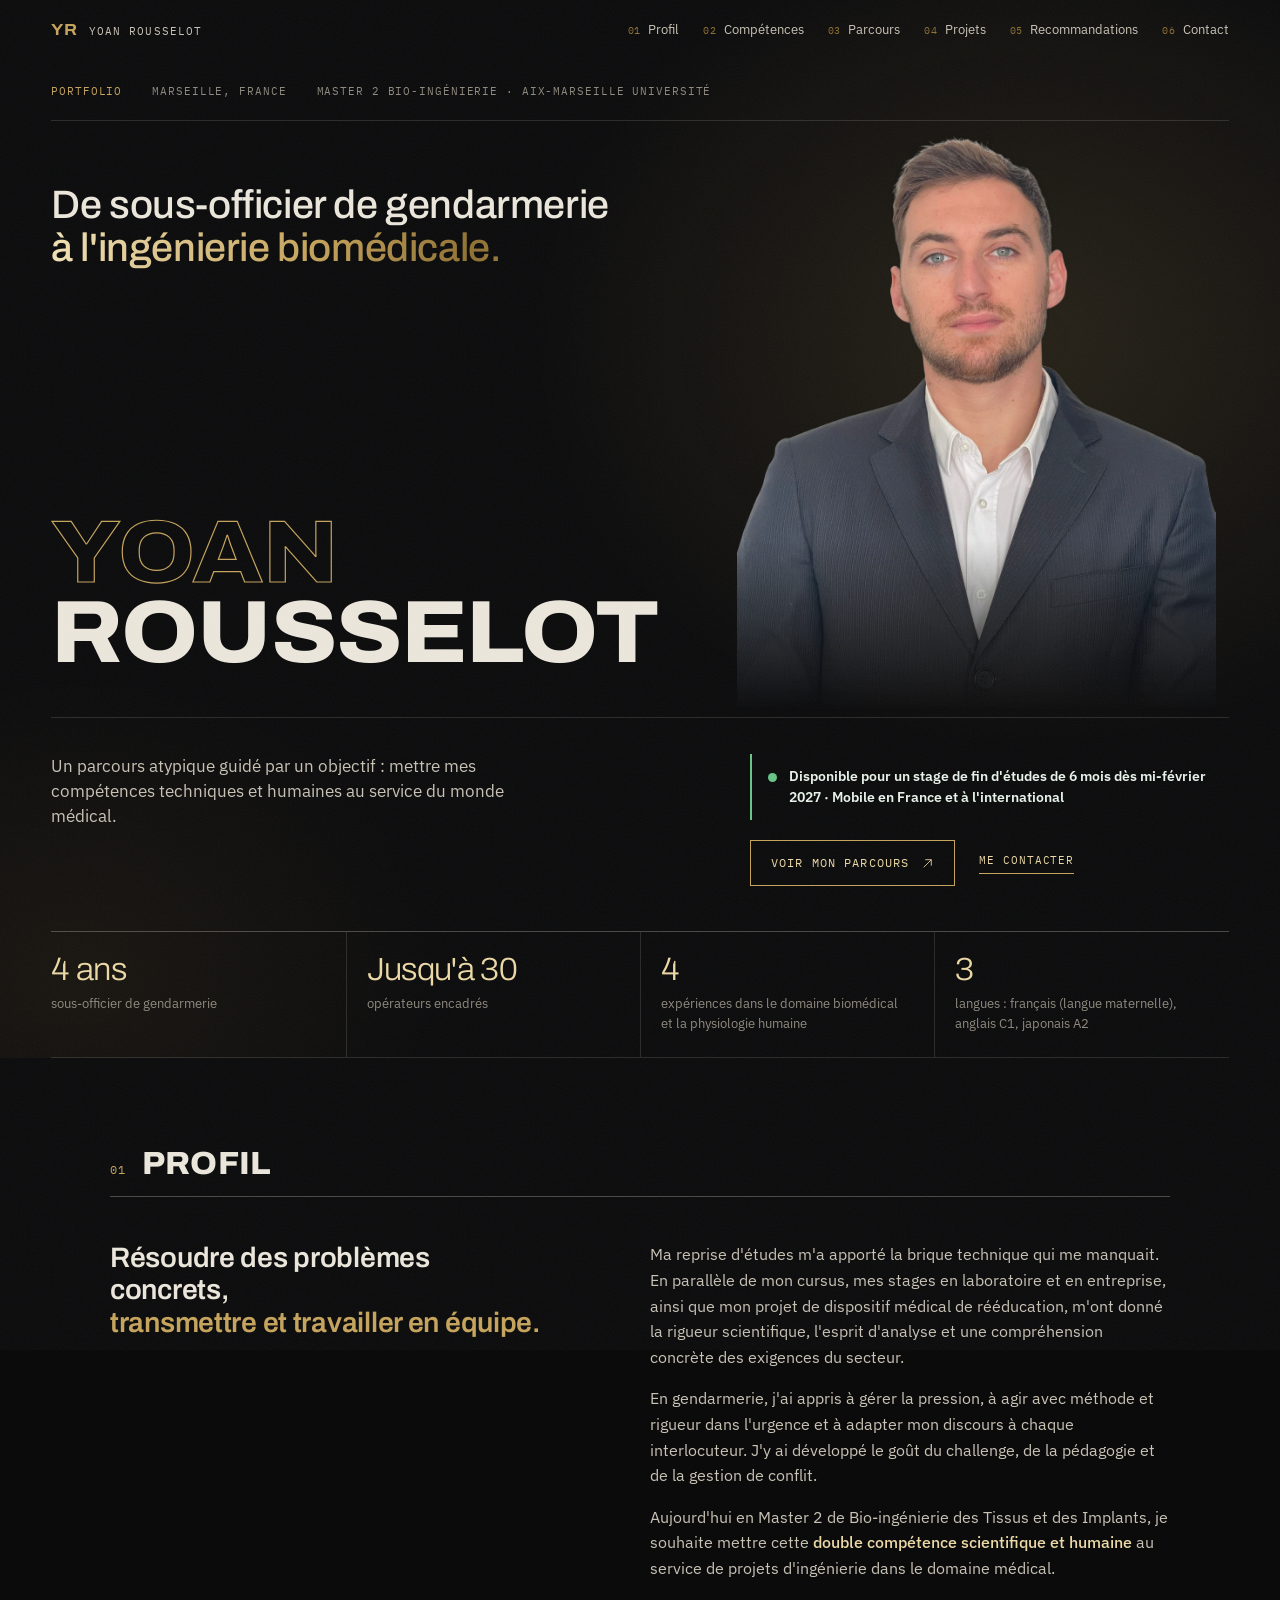
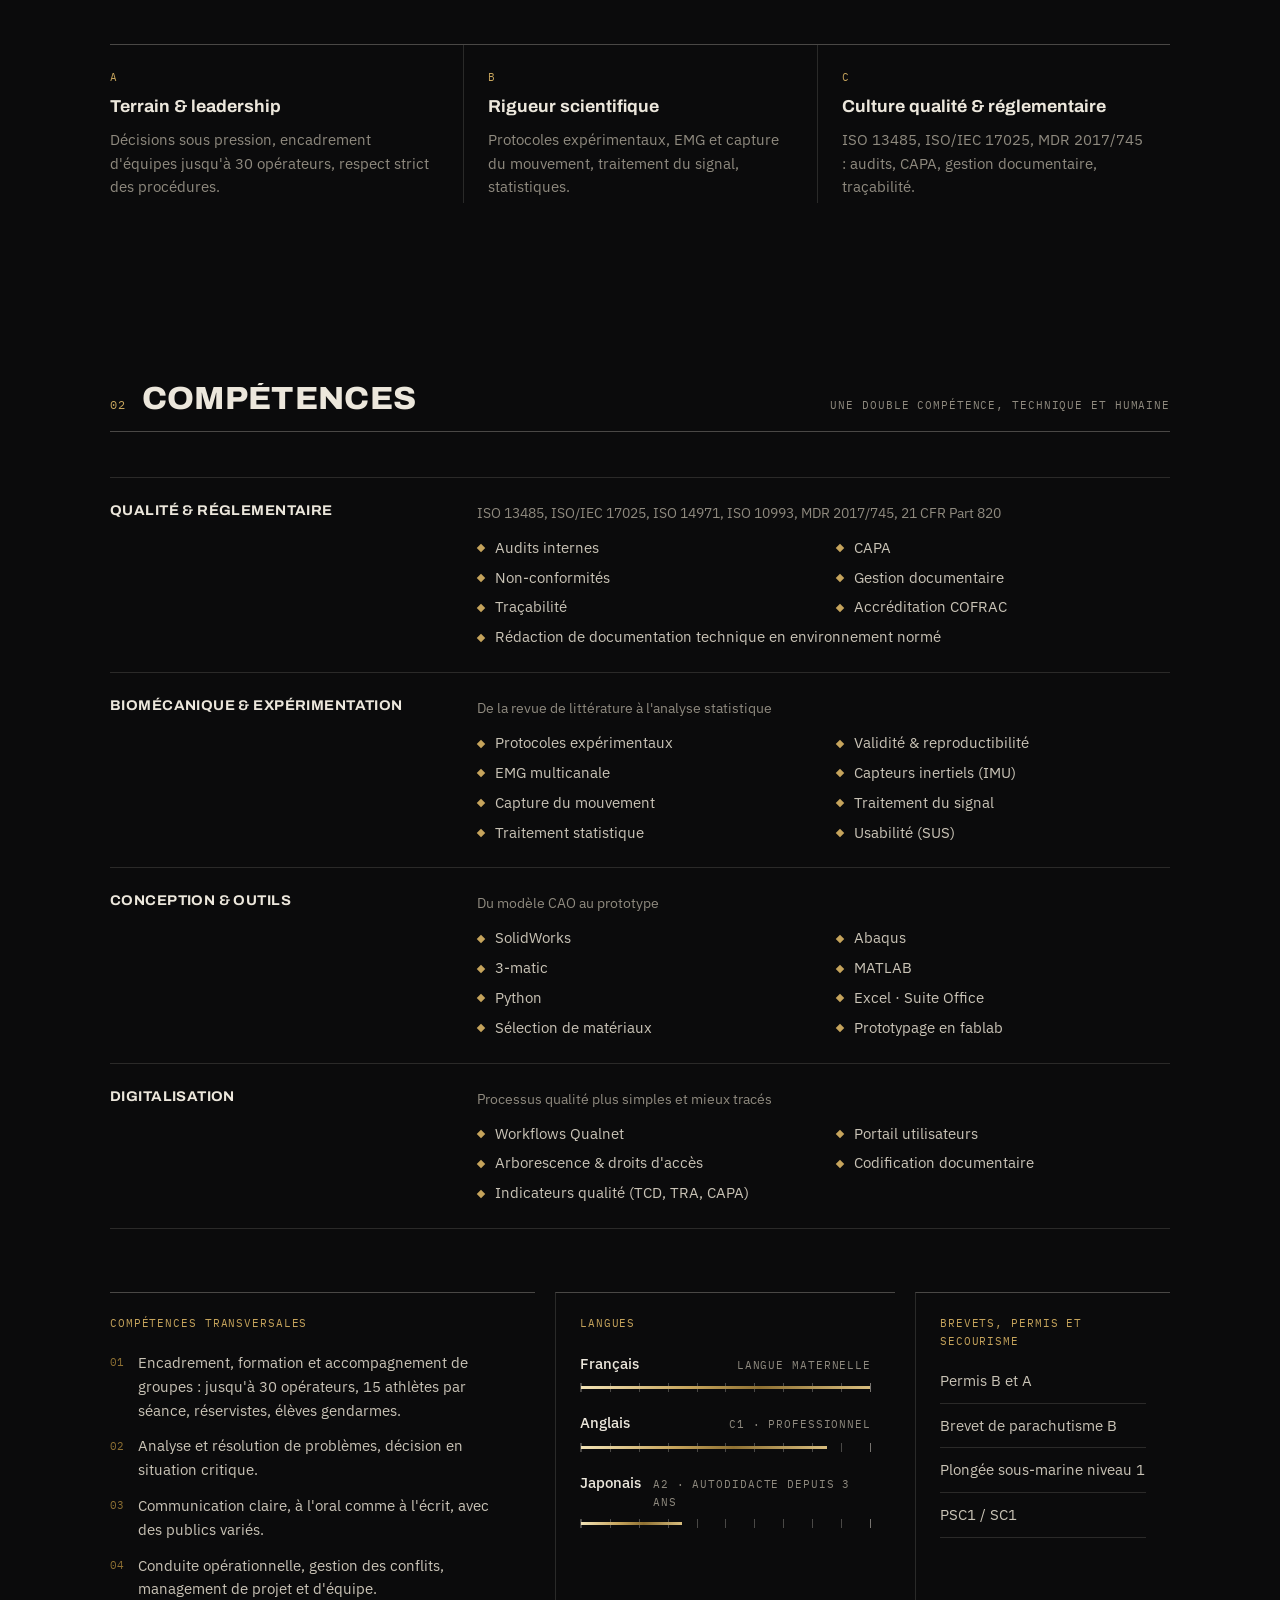
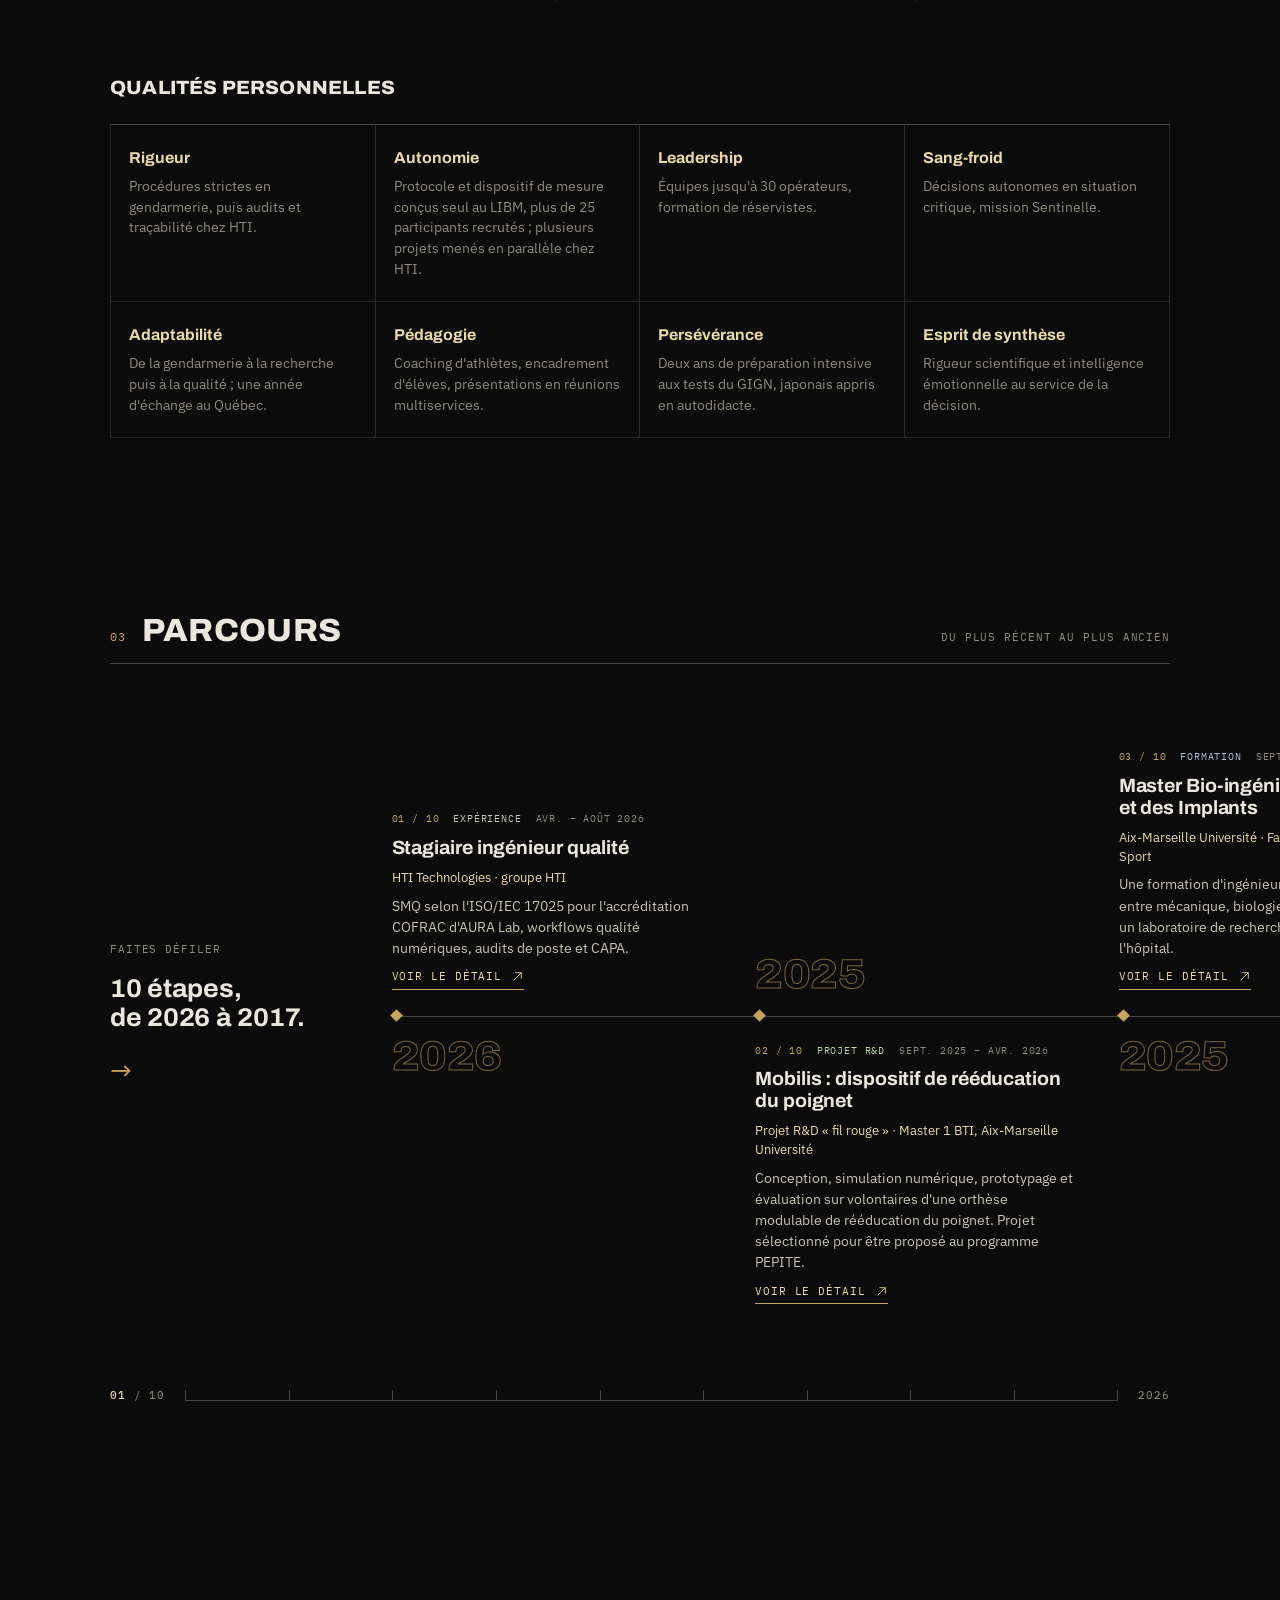
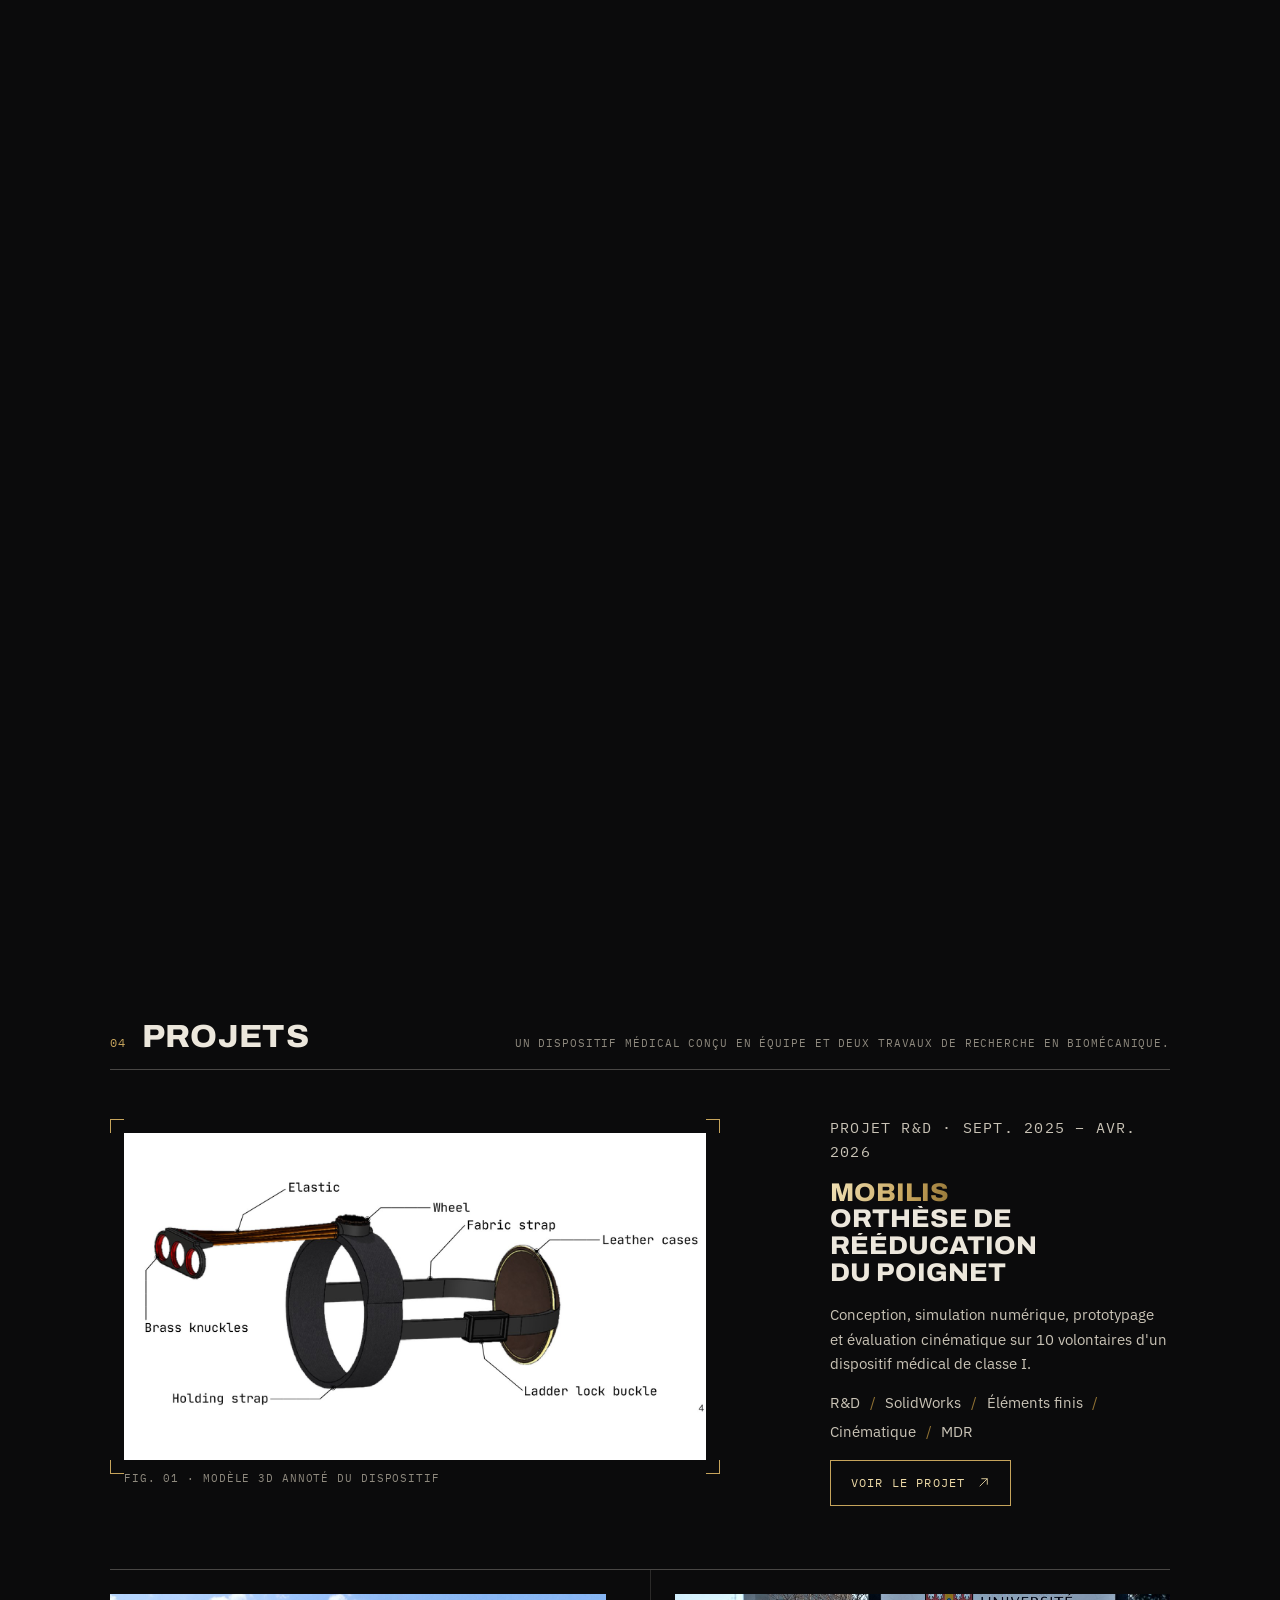
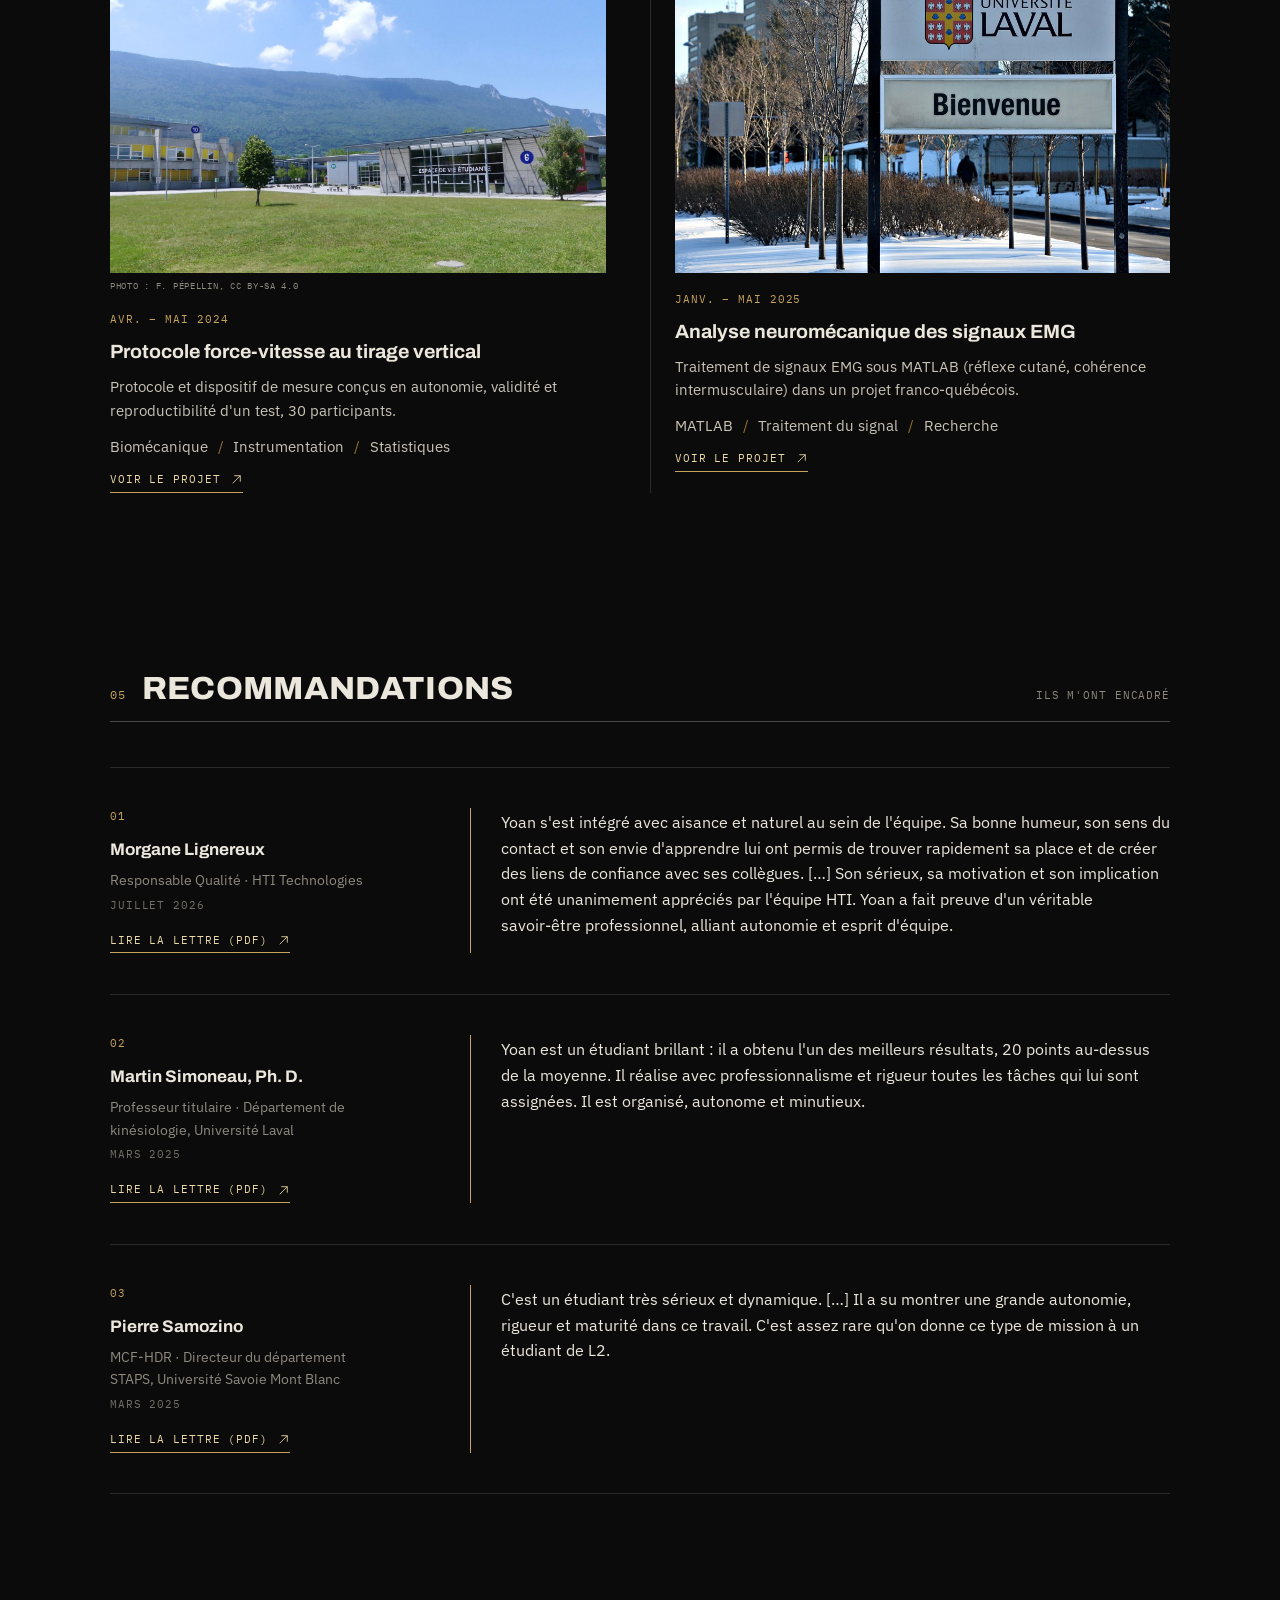
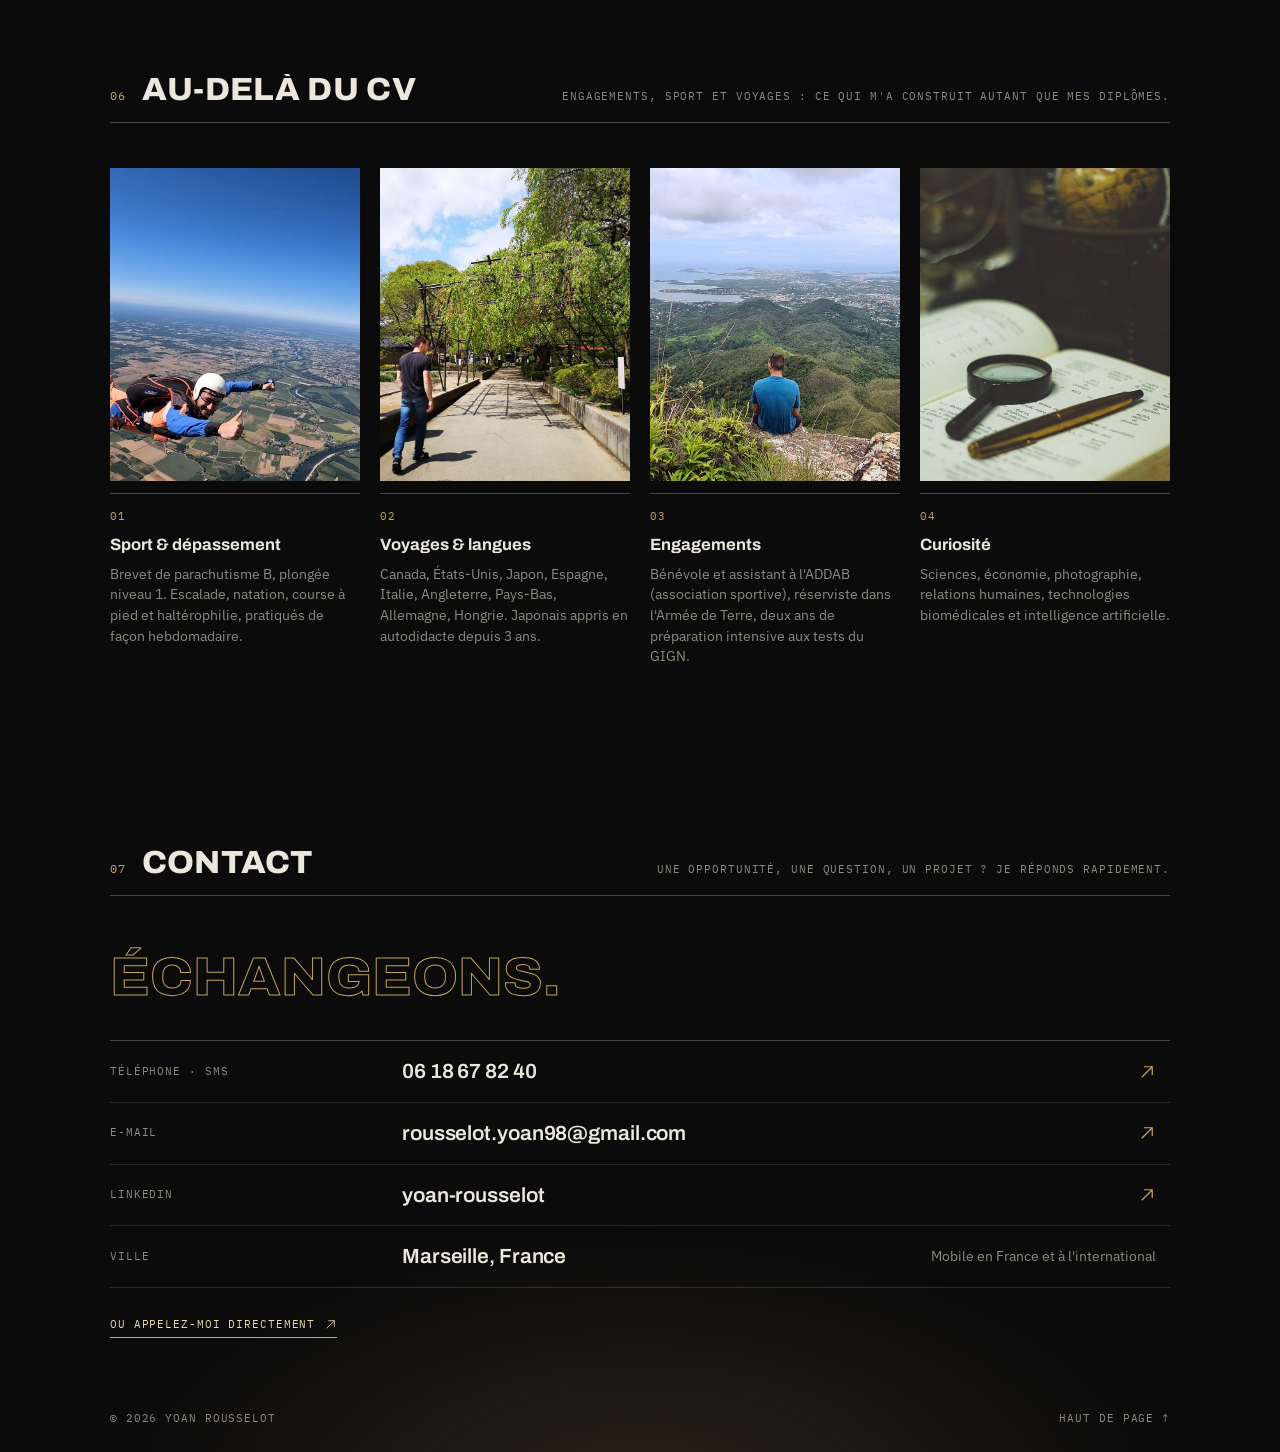
==== index.html @ 0d483031 "Portfolio : page d'accueil et pages détaillées Co-Authored-By: Claude Fable 5.2 <noreply@anthropic.c" ====
<!doctype html>
<html lang="fr">
<head>
<meta charset="utf-8">
<meta name="viewport" content="width=device-width, initial-scale=1">
<title>Yoan Rousselot · Portfolio</title>
<meta name="robots" content="noindex">
<meta name="theme-color" content="#0b0b0c">
<link rel="icon" href="assets/img/favicon.svg" type="image/svg+xml">
<link rel="preconnect" href="https://fonts.googleapis.com">
<link rel="preconnect" href="https://fonts.gstatic.com" crossorigin>
<link rel="stylesheet" href="https://fonts.googleapis.com/css2?family=Archivo:wdth,wght@62..125,300..900&family=IBM+Plex+Mono:wght@400;500&family=IBM+Plex+Sans:ital,wght@0,400;0,500;0,600;1,400&display=swap">
<link rel="stylesheet" href="assets/style.css">
</head>
<body>
<div class="grain" aria-hidden="true"></div>
<div class="progress" aria-hidden="true"><span></span></div>
<header class="top">
  <a class="mark" href="#top" aria-label="Accueil"><b>YR</b><span>Yoan Rousselot</span></a>
  <nav class="top-nav" aria-label="Navigation"><a href="#profil"><i class="mono">01</i>Profil</a><a href="#competences"><i class="mono">02</i>Compétences</a><a href="#parcours"><i class="mono">03</i>Parcours</a><a href="#projets"><i class="mono">04</i>Projets</a><a href="#recommandations"><i class="mono">05</i>Recommandations</a><a href="#contact"><i class="mono">06</i>Contact</a></nav>
  <button class="burger" aria-expanded="false" aria-label="Menu"><span></span><span></span></button>
</header>
<main>

<section class="hero" id="top" data-bg="#0b0b0c">
  <div class="wrap hero-grid">
    <p class="hero-meta mono rv"><span>Portfolio</span><span>Marseille, France</span><span>Master 2 Bio-ingénierie · Aix-Marseille Université</span></p>
    <h1 class="name" aria-label="Yoan Rousselot">
      <span class="line n1"><span>Yoan</span></span>
      <span class="line n2"><span>Rousselot</span></span>
    </h1>
    <figure class="hero-portrait" aria-hidden="true">
      <img src="assets/img/portrait.webp" alt="" width="1100" height="1348">
    </figure>
    <p class="tagline rv">De sous-officier de gendarmerie <em>à l'ingénierie biomédicale.</em></p>
    <div class="hero-foot">
      <p class="lead rv">Un parcours atypique guidé par un objectif : mettre mes compétences techniques et humaines au service du monde médical.</p>
      <div class="hero-side rv">
        <p class="avail"><i aria-hidden="true"></i>Disponible pour un stage de fin d&#x27;études de 6 mois dès mi-février 2027 · Mobile en France et à l&#x27;international</p>
        <p class="hero-actions"><a class="btn" href="#parcours">Voir mon parcours<svg class="arr" viewBox="0 0 24 24" aria-hidden="true"><path d="M5 19L19 5M8 5h11v11" fill="none" stroke="currentColor" stroke-width="1.6"/></svg></a><a class="tlink" href="#contact">Me contacter</a></p>
      </div>
    </div>
  </div>
  <div class="wrap"><div class="stats"><div class="stat rv"><span class="stat-v" data-count>4 ans</span><span class="stat-l">sous-officier de gendarmerie</span></div><div class="stat rv"><span class="stat-v" data-count>Jusqu&#x27;à 30</span><span class="stat-l">opérateurs encadrés</span></div><div class="stat rv"><span class="stat-v" data-count>4</span><span class="stat-l">expériences dans le domaine biomédical et la physiologie humaine</span></div><div class="stat rv"><span class="stat-v" data-count>3</span><span class="stat-l">langues : français (langue maternelle), anglais C1, japonais A2</span></div></div></div>
</section>
<section class="sec" id="profil" data-bg="#100f0d">
  <div class="col">
    <header class="sec-head"><span class="sec-num mono">01</span><h2 class="sec-title"><span class="line"><span>Profil</span></span></h2></header>
    <div class="profil-grid">
      <h3 class="statement"><span class="line"><span>Résoudre des problèmes concrets,</span></span><span class="line"><span>transmettre et travailler en équipe.</span></span></h3>
      <div class="prose">
        <p class="rv">Ma reprise d'études m'a apporté la brique technique qui me manquait. En parallèle de mon cursus, mes stages en laboratoire et en entreprise, ainsi que mon projet de dispositif médical de rééducation, m'ont donné la rigueur scientifique, l'esprit d'analyse et une compréhension concrète des exigences du secteur.</p><p class="rv">En gendarmerie, j'ai appris à gérer la pression, à agir avec méthode et rigueur dans l'urgence et à adapter mon discours à chaque interlocuteur. J'y ai développé le goût du challenge, de la pédagogie et de la gestion de conflit.</p><p class="rv">Aujourd'hui en Master 2 de Bio-ingénierie des Tissus et des Implants, je souhaite mettre cette <strong>double compétence scientifique et humaine</strong> au service de projets d'ingénierie dans le domaine médical.</p>
      </div>
    </div>
    <div class="pillars"><div class="pillar rv"><span class="mono idx">A</span><h3>Terrain &amp; leadership</h3><p>Décisions sous pression, encadrement d&#x27;équipes jusqu&#x27;à 30 opérateurs, respect strict des procédures.</p></div><div class="pillar rv"><span class="mono idx">B</span><h3>Rigueur scientifique</h3><p>Protocoles expérimentaux, EMG et capture du mouvement, traitement du signal, statistiques.</p></div><div class="pillar rv"><span class="mono idx">C</span><h3>Culture qualité &amp; réglementaire</h3><p>ISO 13485, ISO/IEC 17025, MDR 2017/745 : audits, CAPA, gestion documentaire, traçabilité.</p></div></div>
  </div>
</section>
<section class="sec" id="competences" data-bg="#0b1214">
  <div class="col">
    <header class="sec-head"><span class="sec-num mono">02</span><h2 class="sec-title"><span class="line"><span>Compétences</span></span></h2><span class="sec-note mono">Une double compétence, technique et humaine</span></header>
    <div class="skill-table"><div class="skill-row rv"><h3>Qualité &amp; réglementaire</h3><div class="skill-body"><p class="skill-sub">ISO 13485, ISO/IEC 17025, ISO 14971, ISO 10993, MDR 2017/745, 21 CFR Part 820</p><ul class="dots"><li>Audits internes</li><li>CAPA</li><li>Non-conformités</li><li>Gestion documentaire</li><li>Traçabilité</li><li>Accréditation COFRAC</li><li class="wide">Rédaction de documentation technique en environnement normé</li></ul></div></div><div class="skill-row rv"><h3>Biomécanique &amp; expérimentation</h3><div class="skill-body"><p class="skill-sub">De la revue de littérature à l&#x27;analyse statistique</p><ul class="dots"><li>Protocoles expérimentaux</li><li>Validité &amp; reproductibilité</li><li>EMG multicanale</li><li>Capteurs inertiels (IMU)</li><li>Capture du mouvement</li><li>Traitement du signal</li><li>Traitement statistique</li><li>Usabilité (SUS)</li></ul></div></div><div class="skill-row rv"><h3>Conception &amp; outils</h3><div class="skill-body"><p class="skill-sub">Du modèle CAO au prototype</p><ul class="dots"><li>SolidWorks</li><li>Abaqus</li><li>3-matic</li><li>MATLAB</li><li>Python</li><li>Excel · Suite Office</li><li>Sélection de matériaux</li><li>Prototypage en fablab</li></ul></div></div><div class="skill-row rv"><h3>Digitalisation</h3><div class="skill-body"><p class="skill-sub">Processus qualité plus simples et mieux tracés</p><ul class="dots"><li>Workflows Qualnet</li><li>Portail utilisateurs</li><li>Arborescence &amp; droits d&#x27;accès</li><li>Codification documentaire</li><li class="wide">Indicateurs qualité (TCD, TRA, CAPA)</li></ul></div></div></div>
    <div class="tri">
      <div class="tri-col rv"><h4 class="mono cap">Compétences transversales</h4><ol class="num-list"><li>Encadrement, formation et accompagnement de groupes : jusqu&#x27;à 30 opérateurs, 15 athlètes par séance, réservistes, élèves gendarmes.</li><li>Analyse et résolution de problèmes, décision en situation critique.</li><li>Communication claire, à l&#x27;oral comme à l&#x27;écrit, avec des publics variés.</li><li>Conduite opérationnelle, gestion des conflits, management de projet et d&#x27;équipe.</li></ol></div>
      <div class="tri-col rv"><h4 class="mono cap">Langues</h4><div class="lang"><div class="lang-top"><strong>Français</strong><span class="mono">Langue maternelle</span></div><div class="gauge"><span style="--w:100%"></span></div></div><div class="lang"><div class="lang-top"><strong>Anglais</strong><span class="mono">C1 · professionnel</span></div><div class="gauge"><span style="--w:85%"></span></div></div><div class="lang"><div class="lang-top"><strong>Japonais</strong><span class="mono">A2 · autodidacte depuis 3 ans</span></div><div class="gauge"><span style="--w:35%"></span></div></div></div>
      <div class="tri-col rv"><h4 class="mono cap">Brevets, permis et secourisme</h4><ul class="plain"><li>Permis B et A</li><li>Brevet de parachutisme B</li><li>Plongée sous-marine niveau 1</li><li>PSC1 / SC1</li></ul></div>
    </div>
    <h3 class="sub-display rv">Qualités personnelles</h3>
    <div class="quals"><div class="qual rv"><h4>Rigueur</h4><p>Procédures strictes en gendarmerie, puis audits et traçabilité chez HTI.</p></div><div class="qual rv"><h4>Autonomie</h4><p>Protocole et dispositif de mesure conçus seul au LIBM, plus de 25 participants recrutés ; plusieurs projets menés en parallèle chez HTI.</p></div><div class="qual rv"><h4>Leadership</h4><p>Équipes jusqu&#x27;à 30 opérateurs, formation de réservistes.</p></div><div class="qual rv"><h4>Sang-froid</h4><p>Décisions autonomes en situation critique, mission Sentinelle.</p></div><div class="qual rv"><h4>Adaptabilité</h4><p>De la gendarmerie à la recherche puis à la qualité ; une année d&#x27;échange au Québec.</p></div><div class="qual rv"><h4>Pédagogie</h4><p>Coaching d&#x27;athlètes, encadrement d&#x27;élèves, présentations en réunions multiservices.</p></div><div class="qual rv"><h4>Persévérance</h4><p>Deux ans de préparation intensive aux tests du GIGN, japonais appris en autodidacte.</p></div><div class="qual rv"><h4>Esprit de synthèse</h4><p>Rigueur scientifique et intelligence émotionnelle au service de la décision.</p></div></div>
  </div>
</section>
<section class="hscroll" id="parcours" data-bg="#15110b">
  <div class="hscroll-sticky">
    <div class="col hscroll-head">
      <header class="sec-head"><span class="sec-num mono">03</span><h2 class="sec-title"><span class="line"><span>Parcours</span></span></h2><span class="sec-note mono">Du plus récent au plus ancien</span></header>
    </div>
    <div class="track">
      <div class="stop-intro">
        <p class="mono">Faites défiler</p>
        <p class="intro-big">10 étapes,<br>de 2026 à 2017.</p>
        <span class="intro-arrow" aria-hidden="true">→</span>
      </div>
      <article class="stop up" data-kind="exp">
  <div class="stop-text">
    <p class="mono stop-meta"><span>01 / 10</span><span class="k-exp">Expérience</span><span>Avr. – août 2026</span></p>
    <h3>Stagiaire ingénieur qualité</h3>
    <p class="stop-org">HTI Technologies · groupe HTI</p>
    <p class="stop-desc">SMQ selon l&#x27;ISO/IEC 17025 pour l&#x27;accréditation COFRAC d&#x27;AURA Lab, workflows qualité numériques, audits de poste et CAPA.</p>
    <a class="tlink" href="experiences/hti-technologies.html">Voir le détail<svg class="arr" viewBox="0 0 24 24" aria-hidden="true"><path d="M5 19L19 5M8 5h11v11" fill="none" stroke="currentColor" stroke-width="1.6"/></svg></a>
  </div>
  <div class="stop-node" aria-hidden="true"><i></i></div>
  <div class="stop-alt">
    <span class="stop-year" aria-hidden="true">2026</span>
    
  </div>
</article><article class="stop down" data-kind="project">
  <div class="stop-text">
    <p class="mono stop-meta"><span>02 / 10</span><span class="k-project">Projet R&amp;D</span><span>Sept. 2025 – avr. 2026</span></p>
    <h3>Mobilis : dispositif de rééducation du poignet</h3>
    <p class="stop-org">Projet R&amp;D « fil rouge » · Master 1 BTI, Aix-Marseille Université</p>
    <p class="stop-desc">Conception, simulation numérique, prototypage et évaluation sur volontaires d&#x27;une orthèse modulable de rééducation du poignet. Projet sélectionné pour être proposé au programme PEPITE.</p>
    <a class="tlink" href="projects/mobilis.html">Voir le détail<svg class="arr" viewBox="0 0 24 24" aria-hidden="true"><path d="M5 19L19 5M8 5h11v11" fill="none" stroke="currentColor" stroke-width="1.6"/></svg></a>
  </div>
  <div class="stop-node" aria-hidden="true"><i></i></div>
  <div class="stop-alt">
    <span class="stop-year" aria-hidden="true">2025</span>
    
  </div>
</article><article class="stop up" data-kind="edu">
  <div class="stop-text">
    <p class="mono stop-meta"><span>03 / 10</span><span class="k-edu">Formation</span><span>Sept. 2025 – 2027</span></p>
    <h3>Master Bio-ingénierie des Tissus et des Implants</h3>
    <p class="stop-org">Aix-Marseille Université · Faculté des Sciences du Sport</p>
    <p class="stop-desc">Une formation d&#x27;ingénieur biomédical à la frontière entre mécanique, biologie et clinique, adossée à un laboratoire de recherche sur le mouvement et à l&#x27;hôpital.</p>
    <a class="tlink" href="education/master-bti.html">Voir le détail<svg class="arr" viewBox="0 0 24 24" aria-hidden="true"><path d="M5 19L19 5M8 5h11v11" fill="none" stroke="currentColor" stroke-width="1.6"/></svg></a>
  </div>
  <div class="stop-node" aria-hidden="true"><i></i></div>
  <div class="stop-alt">
    <span class="stop-year" aria-hidden="true">2025</span>
    
  </div>
</article><article class="stop down" data-kind="exp">
  <div class="stop-text">
    <p class="mono stop-meta"><span>04 / 10</span><span class="k-exp">Expérience</span><span>Janv. – mai 2025</span></p>
    <h3>Stagiaire de recherche en neuromécanique</h3>
    <p class="stop-org">CIRRIS · Centre interdisciplinaire de recherche en réadaptation et intégration sociale</p>
    <p class="stop-desc">Traitement de données EMG sous MATLAB : réflexe cutané, cohérence intermusculaire et mécanismes sensorimoteurs, en collaboration internationale.</p>
    <a class="tlink" href="experiences/cirris.html">Voir le détail<svg class="arr" viewBox="0 0 24 24" aria-hidden="true"><path d="M5 19L19 5M8 5h11v11" fill="none" stroke="currentColor" stroke-width="1.6"/></svg></a>
  </div>
  <div class="stop-node" aria-hidden="true"><i></i></div>
  <div class="stop-alt">
    <span class="stop-year" aria-hidden="true">2025</span>
    
  </div>
</article><article class="stop up" data-kind="exp">
  <div class="stop-text">
    <p class="mono stop-meta"><span>05 / 10</span><span class="k-exp">Expérience</span><span>Sept. 2023 – mai 2025</span></p>
    <h3>Jobs étudiants</h3>
    <p class="stop-org">Préparateur physique à Québec · Agent de sécurité à Chambéry</p>
    <p class="stop-desc">Agent de sécurité à Chambéry (bars, lieux sensibles, férias), puis préparateur physique de l&#x27;équipe de natation Rouge et Or de l&#x27;Université Laval, à Québec.</p>
    <a class="tlink" href="experiences/jobs-etudiants.html">Voir le détail<svg class="arr" viewBox="0 0 24 24" aria-hidden="true"><path d="M5 19L19 5M8 5h11v11" fill="none" stroke="currentColor" stroke-width="1.6"/></svg></a>
  </div>
  <div class="stop-node" aria-hidden="true"><i></i></div>
  <div class="stop-alt">
    <span class="stop-year" aria-hidden="true">2023</span>
    
  </div>
</article><article class="stop down" data-kind="exp">
  <div class="stop-text">
    <p class="mono stop-meta"><span>06 / 10</span><span class="k-exp">Expérience</span><span>Avr. – mai 2024</span></p>
    <h3>Stagiaire de recherche en biomécanique</h3>
    <p class="stop-org">LIBM · Laboratoire Interuniversitaire de Biologie de la Motricité</p>
    <p class="stop-desc">Conception autonome d&#x27;un protocole et d&#x27;un dispositif de mesure force-vitesse, recrutement d&#x27;une trentaine de participants.</p>
    <a class="tlink" href="experiences/libm.html">Voir le détail<svg class="arr" viewBox="0 0 24 24" aria-hidden="true"><path d="M5 19L19 5M8 5h11v11" fill="none" stroke="currentColor" stroke-width="1.6"/></svg></a>
  </div>
  <div class="stop-node" aria-hidden="true"><i></i></div>
  <div class="stop-alt">
    <span class="stop-year" aria-hidden="true">2024</span>
    
  </div>
</article><article class="stop up" data-kind="edu">
  <div class="stop-text">
    <p class="mono stop-meta"><span>07 / 10</span><span class="k-edu">Formation</span><span>2023 – 2025</span></p>
    <h3>Licence STAPS – Ergonomie et Performance Sportive</h3>
    <p class="stop-org">Université Savoie Mont Blanc · année d&#x27;échange à l&#x27;Université Laval</p>
    <p class="stop-desc">Admis directement en L2 par validation des acquis, puis 3e année en échange à l&#x27;Université Laval (Québec).</p>
    <a class="tlink" href="education/licence-staps.html">Voir le détail<svg class="arr" viewBox="0 0 24 24" aria-hidden="true"><path d="M5 19L19 5M8 5h11v11" fill="none" stroke="currentColor" stroke-width="1.6"/></svg></a>
  </div>
  <div class="stop-node" aria-hidden="true"><i></i></div>
  <div class="stop-alt">
    <span class="stop-year" aria-hidden="true">2023</span>
    
  </div>
</article><article class="stop down" data-kind="exp">
  <div class="stop-text">
    <p class="mono stop-meta"><span>08 / 10</span><span class="k-exp">Expérience</span><span>Déc. 2019 – juil. 2023</span></p>
    <h3>Sous-officier de gendarmerie</h3>
    <p class="stop-org">Gendarmerie nationale · gendarmerie mobile</p>
    <p class="stop-desc">Maintien de l&#x27;ordre et missions en métropole et outre-mer ; encadrement jusqu&#x27;à 30 opérateurs, décisions sous forte pression.</p>
    <a class="tlink" href="experiences/gendarmerie.html">Voir le détail<svg class="arr" viewBox="0 0 24 24" aria-hidden="true"><path d="M5 19L19 5M8 5h11v11" fill="none" stroke="currentColor" stroke-width="1.6"/></svg></a>
  </div>
  <div class="stop-node" aria-hidden="true"><i></i></div>
  <div class="stop-alt">
    <span class="stop-year" aria-hidden="true">2019</span>
    
  </div>
</article><article class="stop up" data-kind="exp">
  <div class="stop-text">
    <p class="mono stop-meta"><span>09 / 10</span><span class="k-exp">Expérience</span><span>Avr. 2018 – déc. 2019</span></p>
    <h3>Premières expériences professionnelles</h3>
    <p class="stop-org">Armée de Terre · Block&#x27;Out · Abscisse Agency</p>
    <p class="stop-desc">Réserviste opérationnel dans l&#x27;Armée de Terre, employé polyvalent chez Block&#x27;Out (salle d&#x27;escalade) et hôte d&#x27;accueil chez Abscisse Agency.</p>
    <a class="tlink" href="experiences/premieres-experiences.html">Voir le détail<svg class="arr" viewBox="0 0 24 24" aria-hidden="true"><path d="M5 19L19 5M8 5h11v11" fill="none" stroke="currentColor" stroke-width="1.6"/></svg></a>
  </div>
  <div class="stop-node" aria-hidden="true"><i></i></div>
  <div class="stop-alt">
    <span class="stop-year" aria-hidden="true">2018</span>
    
  </div>
</article><article class="stop down" data-kind="edu">
  <div class="stop-text">
    <p class="mono stop-meta"><span>10 / 10</span><span class="k-edu">Formation</span><span>2017 – 2018</span></p>
    <h3>CPGE PCSI et double licence Mathématiques / Physique-Chimie</h3>
    <p class="stop-org">Lycée Mistral · Université d&#x27;Avignon</p>
    <p class="stop-desc">Bases solides en mathématiques, physique et chimie, rigueur analytique et charge de travail intensive.</p>
    
  </div>
  <div class="stop-node" aria-hidden="true"><i></i></div>
  <div class="stop-alt">
    <span class="stop-year" aria-hidden="true">2017</span>
    
  </div>
</article>
    </div>
    <div class="col ruler" aria-hidden="true">
      <span class="mono ruler-count"><b>01</b> / 10</span>
      <div class="ruler-bar"><span class="ruler-fill"></span><div class="ruler-ticks"><i></i><i></i><i></i><i></i><i></i><i></i><i></i><i></i><i></i><i></i></div></div>
      <span class="mono ruler-year">2026</span>
    </div>
  </div>
</section>
<section class="sec" id="projets" data-bg="#0d0e12">
  <div class="col">
    <header class="sec-head"><span class="sec-num mono">04</span><h2 class="sec-title"><span class="line"><span>Projets</span></span></h2><span class="sec-note mono">Un dispositif médical conçu en équipe et deux travaux de recherche en biomécanique.</span></header>
    <a class="feature" href="projects/mobilis.html">
      <figure class="feature-fig"><div class="ph"><img src="assets/img/mobilis-dispositif.jpg" alt="Modèle 3D annoté du dispositif Mobilis" loading="lazy"></div>
        <span class="crop tl"></span><span class="crop tr"></span><span class="crop bl"></span><span class="crop br"></span>
        <figcaption class="mono">Fig. 01 · Modèle 3D annoté du dispositif</figcaption></figure>
      <div class="feature-body rv">
        <p class="mono proj-meta">Projet R&amp;D · Sept. 2025 – avr. 2026</p>
        <h3><span class="line"><span>Mobilis</span></span><span class="line"><span>orthèse de</span></span><span class="line"><span>rééducation</span></span><span class="line"><span>du poignet</span></span></h3>
        <p>Conception, simulation numérique, prototypage et évaluation cinématique sur 10 volontaires d&#x27;un dispositif médical de classe I.</p>
        <ul class="slash"><li>R&amp;D</li><li>SolidWorks</li><li>Éléments finis</li><li>Cinématique</li><li>MDR</li></ul>
        <span class="btn">Voir le projet<svg class="arr" viewBox="0 0 24 24" aria-hidden="true"><path d="M5 19L19 5M8 5h11v11" fill="none" stroke="currentColor" stroke-width="1.6"/></svg></span>
      </div>
    </a>
    <div class="proj-grid"><a class="proj rv" href="experiences/libm.html">
  <figure><div class="ph"><img src="assets/img/libm-campus.jpg" alt="" loading="lazy"></div><figcaption class="mono">Photo : F. Pépellin, CC BY-SA 4.0</figcaption></figure>
  <p class="mono proj-meta">Avr. – mai 2024</p>
  <h3>Protocole force-vitesse au tirage vertical</h3>
  <p>Protocole et dispositif de mesure conçus en autonomie, validité et reproductibilité d&#x27;un test, 30 participants.</p>
  <ul class="slash"><li>Biomécanique</li><li>Instrumentation</li><li>Statistiques</li></ul>
  <span class="tlink">Voir le projet<svg class="arr" viewBox="0 0 24 24" aria-hidden="true"><path d="M5 19L19 5M8 5h11v11" fill="none" stroke="currentColor" stroke-width="1.6"/></svg></span>
</a><a class="proj rv" href="experiences/cirris.html">
  <figure><div class="ph"><img src="assets/img/laval-campus.jpg" alt="" loading="lazy"></div></figure>
  <p class="mono proj-meta">Janv. – mai 2025</p>
  <h3>Analyse neuromécanique des signaux EMG</h3>
  <p>Traitement de signaux EMG sous MATLAB (réflexe cutané, cohérence intermusculaire) dans un projet franco-québécois.</p>
  <ul class="slash"><li>MATLAB</li><li>Traitement du signal</li><li>Recherche</li></ul>
  <span class="tlink">Voir le projet<svg class="arr" viewBox="0 0 24 24" aria-hidden="true"><path d="M5 19L19 5M8 5h11v11" fill="none" stroke="currentColor" stroke-width="1.6"/></svg></span>
</a></div>
  </div>
</section>
<section class="sec" id="recommandations" data-bg="#12100d">
  <div class="col">
    <header class="sec-head"><span class="sec-num mono">05</span><h2 class="sec-title"><span class="line"><span>Recommandations</span></span></h2><span class="sec-note mono">Ils m&#x27;ont encadré</span></header>
    <div class="recos"><figure class="reco rv">
  <figcaption>
    <span class="mono idx">01</span>
    <strong>Morgane Lignereux</strong>
    <span>Responsable Qualité · HTI Technologies</span>
    <span class="mono dim">Juillet 2026</span>
    <a class="tlink" href="assets/docs/lettre-recommandation-hti.pdf" target="_blank" rel="noopener">Lire la lettre (PDF)<svg class="arr" viewBox="0 0 24 24" aria-hidden="true"><path d="M5 19L19 5M8 5h11v11" fill="none" stroke="currentColor" stroke-width="1.6"/></svg></a>
  </figcaption>
  <blockquote>Yoan s&#x27;est intégré avec aisance et naturel au sein de l&#x27;équipe. Sa bonne humeur, son sens du contact et son envie d&#x27;apprendre lui ont permis de trouver rapidement sa place et de créer des liens de confiance avec ses collègues. […] Son sérieux, sa motivation et son implication ont été unanimement appréciés par l&#x27;équipe HTI. Yoan a fait preuve d&#x27;un véritable savoir-être professionnel, alliant autonomie et esprit d&#x27;équipe.</blockquote>
</figure><figure class="reco rv">
  <figcaption>
    <span class="mono idx">02</span>
    <strong>Martin Simoneau, Ph. D.</strong>
    <span>Professeur titulaire · Département de kinésiologie, Université Laval</span>
    <span class="mono dim">Mars 2025</span>
    <a class="tlink" href="assets/docs/lettre-recommandation-universite-laval.pdf" target="_blank" rel="noopener">Lire la lettre (PDF)<svg class="arr" viewBox="0 0 24 24" aria-hidden="true"><path d="M5 19L19 5M8 5h11v11" fill="none" stroke="currentColor" stroke-width="1.6"/></svg></a>
  </figcaption>
  <blockquote>Yoan est un étudiant brillant : il a obtenu l&#x27;un des meilleurs résultats, 20 points au-dessus de la moyenne. Il réalise avec professionnalisme et rigueur toutes les tâches qui lui sont assignées. Il est organisé, autonome et minutieux.</blockquote>
</figure><figure class="reco rv">
  <figcaption>
    <span class="mono idx">03</span>
    <strong>Pierre Samozino</strong>
    <span>MCF-HDR · Directeur du département STAPS, Université Savoie Mont Blanc</span>
    <span class="mono dim">Mars 2025</span>
    <a class="tlink" href="assets/docs/lettre-recommandation-usmb-libm.pdf" target="_blank" rel="noopener">Lire la lettre (PDF)<svg class="arr" viewBox="0 0 24 24" aria-hidden="true"><path d="M5 19L19 5M8 5h11v11" fill="none" stroke="currentColor" stroke-width="1.6"/></svg></a>
  </figcaption>
  <blockquote>C&#x27;est un étudiant très sérieux et dynamique. […] Il a su montrer une grande autonomie, rigueur et maturité dans ce travail. C&#x27;est assez rare qu&#x27;on donne ce type de mission à un étudiant de L2.</blockquote>
</figure></div>
  </div>
</section>
<section class="sec" id="au-dela" data-bg="#0b0f0e">
  <div class="col">
    <header class="sec-head"><span class="sec-num mono">06</span><h2 class="sec-title"><span class="line"><span>Au-delà du CV</span></span></h2><span class="sec-note mono">Engagements, sport et voyages : ce qui m&#x27;a construit autant que mes diplômes.</span></header>
    <div class="by-grid"><article class="by rv">
  <div class="ph"><img src="assets/img/parachutisme.jpg" alt="" loading="lazy"></div>
  <div class="by-body"><span class="mono idx">01</span><h3>Sport &amp; dépassement</h3><p>Brevet de parachutisme B, plongée niveau 1. Escalade, natation, course à pied et haltérophilie, pratiqués de façon hebdomadaire.</p></div>
</article><article class="by rv">
  <div class="ph"><img src="assets/img/voyage-japon.jpg" alt="" loading="lazy"></div>
  <div class="by-body"><span class="mono idx">02</span><h3>Voyages &amp; langues</h3><p>Canada, États-Unis, Japon, Espagne, Italie, Angleterre, Pays-Bas, Allemagne, Hongrie. Japonais appris en autodidacte depuis 3 ans.</p></div>
</article><article class="by rv">
  <div class="ph"><img src="assets/img/voyage-randonnee.jpg" alt="" loading="lazy"></div>
  <div class="by-body"><span class="mono idx">03</span><h3>Engagements</h3><p>Bénévole et assistant à l&#x27;ADDAB (association sportive), réserviste dans l&#x27;Armée de Terre, deux ans de préparation intensive aux tests du GIGN.</p></div>
</article><article class="by rv">
  <div class="ph"><img src="assets/img/curiosite.jpg" alt="" loading="lazy"></div>
  <div class="by-body"><span class="mono idx">04</span><h3>Curiosité</h3><p>Sciences, économie, photographie, relations humaines, technologies biomédicales et intelligence artificielle.</p></div>
</article></div>
  </div>
</section>
<section class="sec contact" id="contact" data-bg="#0b0b0c">
  <div class="col">
    <header class="sec-head"><span class="sec-num mono">07</span><h2 class="sec-title"><span class="line"><span>Contact</span></span></h2><span class="sec-note mono">Une opportunité, une question, un projet ? Je réponds rapidement.</span></header>
    <p class="giant" aria-hidden="true"><span class="line"><span>Échangeons.</span></span></p>
    <div class="c-rows">
      <a class="c-row rv" href="sms:+33618678240?&amp;body=Bonjour%20Yoan%2C%20je%20vous%20contacte%20suite%20%C3%A0%20la%20visite%20de%20votre%20portfolio."><span class="mono">Téléphone · SMS</span><strong>06 18 67 82 40</strong><svg class="arr" viewBox="0 0 24 24" aria-hidden="true"><path d="M5 19L19 5M8 5h11v11" fill="none" stroke="currentColor" stroke-width="1.6"/></svg></a>
      <a class="c-row rv" href="mailto:rousselot.yoan98@gmail.com?subject=Prise%20de%20contact%20via%20votre%20portfolio"><span class="mono">E-mail</span><strong>rousselot.yoan98@gmail.com</strong><svg class="arr" viewBox="0 0 24 24" aria-hidden="true"><path d="M5 19L19 5M8 5h11v11" fill="none" stroke="currentColor" stroke-width="1.6"/></svg></a>
      <a class="c-row rv" href="https://www.linkedin.com/in/yoan-rousselot-244839262/" target="_blank" rel="noopener"><span class="mono">LinkedIn</span><strong>yoan-rousselot</strong><svg class="arr" viewBox="0 0 24 24" aria-hidden="true"><path d="M5 19L19 5M8 5h11v11" fill="none" stroke="currentColor" stroke-width="1.6"/></svg></a>
      <div class="c-row rv static"><span class="mono">Ville</span><strong>Marseille, France</strong><em>Mobile en France et à l&#x27;international</em></div>
    </div>
    <p class="call-line rv"><a class="tlink" href="tel:+33618678240">Ou appelez-moi directement<svg class="arr" viewBox="0 0 24 24" aria-hidden="true"><path d="M5 19L19 5M8 5h11v11" fill="none" stroke="currentColor" stroke-width="1.6"/></svg></a></p>
  </div>
  <footer class="foot col mono"><span>© 2026 Yoan Rousselot</span><a href="#top">Haut de page ↑</a></footer>
</section>
</main>
<div class="lightbox" hidden role="dialog" aria-modal="true" aria-label="Image agrandie">
  <button class="lb-close mono" aria-label="Fermer">Fermer ×</button>
  <figure><img alt=""><figcaption class="mono"></figcaption></figure>
</div>
<script src="assets/main.js" defer></script>
</body>
</html>
---- assets/style.css ----
/* Portfolio : angles nets, colonne de lecture étroite, polices mesurées, photos en couleur. */
:root {
  --bg: #0b0b0c;
  --bone: #ece7dc;
  --soft: #c9c3b6;
  --mute: #8f8a7f;
  --line: rgba(236, 231, 220, .14);
  --line-2: rgba(236, 231, 220, .28);
  --gold: #c6a45c;
  --gold-hi: #ecd9a6;
  --gold-lo: #8f7133;
  --metal: linear-gradient(100deg, #f1e2b6 0%, #c6a45c 38%, #8f7133 62%, #d8bd7e 100%);
  --disp: "Archivo", "Arial Narrow", Arial, sans-serif;
  --text: "IBM Plex Sans", system-ui, "Segoe UI", sans-serif;
  --mono: "IBM Plex Mono", ui-monospace, Consolas, monospace;
  --ease: cubic-bezier(.2, .7, .1, 1);
  --pad: clamp(18px, 4vw, 56px);
  --top-h: 60px;
}
*, *::before, *::after { box-sizing: border-box; }
html { -webkit-text-size-adjust: 100%; scroll-padding-top: var(--top-h); }
body {
  margin: 0; background: var(--bg); color: var(--bone); font-family: var(--text); font-size: 16px; line-height: 1.6;
  -webkit-font-smoothing: antialiased; overflow-x: clip; transition: background-color 1s ease;
}
img { display: block; max-width: 100%; }
a { color: inherit; text-decoration: none; }
h1, h2, h3, h4, p, ul, ol, figure, blockquote { margin: 0; padding: 0; }
ul, ol { list-style: none; }
::selection { background: var(--gold); color: #0b0b0c; }
:focus-visible { outline: 1px solid var(--gold-hi); outline-offset: 4px; }
/* .wrap : pleine largeur (haut de page) ; .col : colonne de lecture étroite (tout le reste) */
.wrap { padding-inline: var(--pad); max-width: 1500px; margin-inline: auto; }
.col { padding-inline: var(--pad); max-width: calc(1060px + 2 * var(--pad)); margin-inline: auto; }
.mono { font-family: var(--mono); font-size: .7rem; letter-spacing: .08em; text-transform: uppercase; color: var(--mute); font-weight: 400; }
.dim { opacity: .8; }
.idx { color: var(--gold); }
.cap { margin-bottom: 18px; display: block; color: var(--gold); }

.grain { position: fixed; inset: -50%; z-index: 90; pointer-events: none; opacity: .05;
  background-image: url("data:image/svg+xml,%3Csvg xmlns='http://www.w3.org/2000/svg' width='220' height='220'%3E%3Cfilter id='n'%3E%3CfeTurbulence type='fractalNoise' baseFrequency='.9' numOctaves='2' stitchTiles='stitch'/%3E%3C/filter%3E%3Crect width='100%25' height='100%25' filter='url(%23n)'/%3E%3C/svg%3E"); }
.progress { position: fixed; top: 0; left: 0; right: 0; height: 2px; z-index: 80; }
.progress span { display: block; height: 100%; width: 100%; background: var(--metal); transform-origin: 0 50%; transform: scaleX(0); }

/* en-tête */
.top { position: fixed; top: 0; left: 0; right: 0; height: var(--top-h); z-index: 70; display: flex; align-items: center; gap: 28px;
  padding-inline: var(--pad); transition: transform .5s var(--ease), background-color .4s, border-color .4s; border-bottom: 1px solid transparent; }
.top.solid { background: rgba(11, 11, 12, .84); backdrop-filter: blur(12px); -webkit-backdrop-filter: blur(12px); border-bottom-color: var(--line); }
.top.hide { transform: translateY(-100%); }
.mark { display: flex; align-items: baseline; gap: 12px; font-family: var(--disp); font-stretch: 110%; font-weight: 800; letter-spacing: .02em; }
.mark b { color: var(--gold); font-size: 1rem; }
.mark span { font-family: var(--mono); font-size: .68rem; letter-spacing: .1em; text-transform: uppercase; font-weight: 400; color: var(--soft); }
.top-nav { margin-left: auto; display: flex; gap: 24px; }
.top-nav a { position: relative; font-size: .82rem; color: var(--soft); padding: 6px 0; display: flex; gap: 7px; align-items: baseline; transition: color .3s; }
.top-nav a i { font-style: normal; font-size: .6rem; color: var(--gold-lo); transition: color .3s; }
.top-nav a::after { content: ""; position: absolute; left: 0; right: 0; bottom: 0; height: 1px; background: var(--gold); transform: scaleX(0); transform-origin: 100% 50%; transition: transform .45s var(--ease); }
.top-nav a:hover, .top-nav a.on { color: var(--bone); }
.top-nav a:hover i, .top-nav a.on i { color: var(--gold); }
.top-nav a:hover::after, .top-nav a.on::after { transform: scaleX(1); transform-origin: 0 50%; }
.burger { display: none; margin-left: auto; width: 42px; height: 42px; background: none; border: 1px solid var(--line-2); cursor: pointer; position: relative; }
.burger span { position: absolute; left: 11px; right: 11px; height: 1px; background: var(--bone); transition: transform .4s var(--ease), top .4s var(--ease); }
.burger span:first-child { top: 16px; } .burger span:last-child { top: 24px; }
.burger[aria-expanded="true"] span:first-child { top: 20px; transform: rotate(45deg); }
.burger[aria-expanded="true"] span:last-child { top: 20px; transform: rotate(-45deg); }

/* liens et boutons */
.arr { width: 13px; height: 13px; flex: none; transition: transform .45s var(--ease); }
.tlink { display: inline-flex; align-items: center; gap: 9px; font-family: var(--mono); font-size: .7rem; letter-spacing: .08em; text-transform: uppercase;
  color: var(--gold-hi); padding-bottom: 4px; background: linear-gradient(var(--gold), var(--gold)) 0 100% / 100% 1px no-repeat; transition: background-size .45s var(--ease), color .3s; }
.tlink:hover { background-size: 0 1px; background-position: 100% 100%; color: var(--bone); }
a:hover > .arr, .tlink:hover .arr, a:hover .tlink .arr, a:hover .btn .arr { transform: translate(3px, -3px); }
.btn { position: relative; display: inline-flex; align-items: center; gap: 12px; padding: 13px 20px; border: 1px solid var(--gold); color: var(--gold-hi);
  font-family: var(--mono); font-size: .72rem; letter-spacing: .1em; text-transform: uppercase; overflow: hidden; isolation: isolate; transition: color .45s var(--ease); }
.btn::before { content: ""; position: absolute; inset: 0; background: var(--metal); transform: translateY(101%); transition: transform .5s var(--ease); z-index: -1; }
.btn:hover, a:hover > .feature-body .btn { color: #14110a; }
.btn:hover::before, a:hover > .feature-body .btn::before { transform: none; }

.line { display: block; overflow: hidden; padding-bottom: .08em; margin-bottom: -.08em; }
.line > span { display: block; }

/* ---------------- haut de page (pleine largeur) */
.hero { position: relative; padding-top: calc(var(--top-h) + 2.5vh); overflow: hidden; }
.hero::before { content: ""; position: absolute; inset: 0; pointer-events: none;
  background: radial-gradient(55% 55% at 80% 32%, rgba(198, 164, 92, .15), transparent 70%), radial-gradient(40% 40% at 6% 92%, rgba(143, 113, 51, .1), transparent 70%); }
.hero-grid { position: relative; display: grid; grid-template-columns: repeat(12, 1fr); column-gap: 20px; }
.hero-meta { grid-column: 1 / -1; display: flex; gap: 30px; flex-wrap: wrap; padding-bottom: 2.2vh; border-bottom: 1px solid var(--line); }
.hero-meta span:first-child { color: var(--gold); }
.tagline { grid-column: 1 / 8; grid-row: 2; align-self: start; margin-top: 7vh; position: relative; z-index: 4;
  font-family: var(--disp); font-stretch: 100%; font-weight: 500; font-size: clamp(1.5rem, 3.1vw, 3.1rem); line-height: 1.08; letter-spacing: -.01em; }
.tagline em { font-style: normal; display: block; background: var(--metal); -webkit-background-clip: text; background-clip: text; color: transparent; }
.name { grid-column: 1 / 9; grid-row: 2; align-self: end; position: relative; z-index: 3; padding-bottom: 5vh; font-family: var(--disp); font-weight: 800; font-stretch: 108%;
  text-transform: uppercase; line-height: .9; letter-spacing: -.01em; font-size: clamp(2.6rem, 6.9vw, 7.4rem); white-space: nowrap; pointer-events: none; }
.name .n1 { color: transparent; -webkit-text-stroke: 1.2px var(--gold); }
.name .n2 { color: var(--bone); }
.hero-portrait { grid-column: 8 / -1; grid-row: 2; z-index: 2; align-self: end; justify-self: end; width: min(100%, 58vh); margin: 1vh 1vw 0 0; position: relative; }
.hero-portrait img { width: 100%; height: auto; -webkit-mask-image: linear-gradient(#000 70%, transparent 99%); mask-image: linear-gradient(#000 70%, transparent 99%); }
.hero-foot { grid-column: 1 / -1; grid-row: 3; display: grid; grid-template-columns: repeat(12, 1fr); column-gap: 20px; padding: 4vh 0 5vh; position: relative; z-index: 4; border-top: 1px solid var(--line); }
.lead { grid-column: 1 / 6; color: var(--soft); font-size: clamp(1rem, 1.3vw, 1.2rem); line-height: 1.5; }
.hero-side { grid-column: 8 / -1; display: grid; gap: 20px; align-content: start; }
.avail { display: flex; gap: 12px; font-size: .9rem; font-weight: 600; line-height: 1.45; padding: 12px 0 12px 16px; border-left: 2px solid #67c587; color: #e9f4ec; }
.avail i { flex: none; width: 9px; height: 9px; margin-top: 7px; background: #67c587; border-radius: 50%; box-shadow: 0 0 0 0 rgba(103, 197, 135, .6); animation: pulse 2.4s infinite; }
@keyframes pulse { 70% { box-shadow: 0 0 0 10px rgba(103, 197, 135, 0); } 100% { box-shadow: 0 0 0 0 rgba(103, 197, 135, 0); } }
.hero-actions { display: flex; align-items: center; gap: 24px; flex-wrap: wrap; }
.stats { display: grid; grid-template-columns: repeat(4, 1fr); border-top: 1px solid var(--line-2); border-bottom: 1px solid var(--line); position: relative; z-index: 4; }
.stat { padding: 22px 20px 24px 0; display: grid; gap: 8px; align-content: start; }
.stat + .stat { padding-left: 20px; border-left: 1px solid var(--line); }
.stat-v { font-family: var(--disp); font-stretch: 104%; font-weight: 300; font-size: clamp(1.6rem, 2.5vw, 2.4rem); line-height: 1; color: var(--gold-hi); letter-spacing: -.02em; font-variant-numeric: tabular-nums; }
.stat-l { color: var(--mute); font-size: .84rem; line-height: 1.45; max-width: 30ch; }

/* ---------------- sections (colonne étroite) */
.sec { padding: clamp(64px, 10vh, 120px) 0; position: relative; }
.sec-head { display: grid; grid-template-columns: auto auto 1fr; align-items: baseline; column-gap: 16px; padding-bottom: 16px; border-bottom: 1px solid var(--line-2); margin-bottom: clamp(30px, 5vh, 56px); }
.sec-num { color: var(--gold); font-size: .72rem; }
.sec-title { font-family: var(--disp); font-stretch: 104%; font-weight: 800; text-transform: uppercase; font-size: clamp(1.55rem, 2.5vw, 2.2rem); line-height: 1; letter-spacing: .01em; }
.sec-note { text-align: right; line-height: 1.6; }

/* profil */
.profil-grid { display: grid; grid-template-columns: repeat(12, 1fr); column-gap: 20px; row-gap: 30px; }
.statement { grid-column: 1 / 6; font-family: var(--disp); font-stretch: 100%; font-weight: 600; font-size: clamp(1.4rem, 2.2vw, 1.95rem); line-height: 1.14; letter-spacing: -.01em; align-self: start; }
.statement .line:last-child span { color: var(--gold); }
.prose { grid-column: 7 / -1; display: grid; gap: 1em; color: var(--soft); font-size: 1rem; }
.prose strong { color: var(--gold-hi); font-weight: 500; }
.pillars { display: grid; grid-template-columns: repeat(3, 1fr); margin-top: clamp(40px, 7vh, 72px); border-top: 1px solid var(--line-2); }
.pillar { padding: 24px 24px 4px 0; display: grid; gap: 10px; align-content: start; }
.pillar + .pillar { padding-left: 24px; border-left: 1px solid var(--line); }
.pillar h3 { font-family: var(--disp); font-stretch: 102%; font-weight: 700; font-size: 1.08rem; line-height: 1.2; }
.pillar p { color: var(--mute); font-size: .92rem; }

/* compétences */
.skill-table { border-top: 1px solid var(--line); }
.skill-row { display: grid; grid-template-columns: minmax(0, 4fr) minmax(0, 8fr); column-gap: 20px; align-items: start; padding: 24px 0; border-bottom: 1px solid var(--line); position: relative; transition: padding .5s var(--ease); }
.skill-row::before { content: ""; position: absolute; left: 0; top: -1px; height: 1px; width: 100%; background: var(--metal); transform: scaleX(0); transform-origin: 0 50%; transition: transform .7s var(--ease); }
.skill-row:hover { padding-left: 12px; }
.skill-row:hover::before { transform: scaleX(1); }
.skill-row h3 { font-family: var(--disp); font-stretch: 104%; font-weight: 700; text-transform: uppercase; font-size: clamp(.86rem, 1.1vw, .98rem); line-height: 1.25; letter-spacing: .03em; transition: color .4s; }
.skill-row:hover h3 { color: var(--gold-hi); }
.skill-sub { color: var(--mute); font-size: .86rem; margin-bottom: 14px; }
.slash { display: flex; flex-wrap: wrap; gap: 5px 0; color: var(--soft); font-size: .93rem; }
.slash li:not(:last-child)::after { content: "/"; color: var(--gold-lo); margin: 0 .65em; }
.tri { display: grid; grid-template-columns: 5fr 4fr 3fr; column-gap: 20px; margin-top: clamp(40px, 7vh, 72px); }
.tri-col { padding: 22px 24px 0 0; border-top: 1px solid var(--line-2); }
.tri-col + .tri-col { padding-left: 24px; border-left: 1px solid var(--line); }
.num-list { counter-reset: n; display: grid; gap: 12px; }
.num-list li { counter-increment: n; display: grid; grid-template-columns: 28px 1fr; color: var(--soft); font-size: .93rem; }
.num-list li::before { content: counter(n, decimal-leading-zero); font-family: var(--mono); font-size: .68rem; color: var(--gold-lo); padding-top: .3em; }
.plain { display: grid; gap: 10px; color: var(--soft); font-size: .93rem; }
.plain li { padding-bottom: 10px; border-bottom: 1px solid var(--line); }
.lang { margin-bottom: 18px; }
.lang-top { display: flex; justify-content: space-between; align-items: baseline; gap: 12px; margin-bottom: 8px; font-size: .95rem; }
.lang-top strong { font-weight: 500; }
.gauge { height: 9px; position: relative; background: repeating-linear-gradient(90deg, var(--line-2) 0 1px, transparent 1px 10%); border-left: 1px solid var(--line-2); border-right: 1px solid var(--line-2); }
.gauge span { position: absolute; left: 0; top: 3px; height: 3px; width: var(--w); background: var(--metal); transform-origin: 0 50%; transform: scaleX(0); transition: transform 1.3s var(--ease) .2s; }
.in .gauge span { transform: none; }
.sub-display { font-family: var(--disp); font-stretch: 104%; font-weight: 800; text-transform: uppercase; font-size: clamp(1.05rem, 1.5vw, 1.3rem); letter-spacing: .01em; margin: clamp(46px, 8vh, 80px) 0 20px; }
.quals { display: grid; grid-template-columns: repeat(4, 1fr); border-top: 1px solid var(--line-2); border-left: 1px solid var(--line); }
.qual { padding: 20px 18px 22px; border-right: 1px solid var(--line); border-bottom: 1px solid var(--line); transition: background-color .4s; }
.qual:hover { background: rgba(198, 164, 92, .06); }
.qual h4 { font-family: var(--disp); font-stretch: 102%; font-weight: 700; font-size: .98rem; color: var(--gold-hi); margin-bottom: 6px; }
.qual p { color: var(--mute); font-size: .86rem; line-height: 1.5; }

/* ---------------- parcours : défilement horizontal, étapes sur deux hauteurs */
.hscroll { position: relative; }
.hscroll-sticky { position: sticky; top: 0; height: 100vh; overflow: hidden; display: flex; flex-direction: column; padding-top: calc(var(--top-h) + 3vh); }
.hscroll-head { width: 100%; }
.hscroll-head .sec-head { margin-bottom: 0; }
.track { flex: 1; display: flex; align-items: stretch; will-change: transform; padding-inline: max(var(--pad), calc((100vw - 1060px) / 2)); min-height: 0; }
.stop-intro { flex: none; width: clamp(220px, 22vw, 320px); display: flex; flex-direction: column; justify-content: center; gap: 16px; padding-right: 30px; }
.intro-big { font-family: var(--disp); font-stretch: 104%; font-weight: 700; font-size: clamp(1.3rem, 2vw, 1.75rem); line-height: 1.12; letter-spacing: -.01em; }
.intro-arrow { font-size: 1.7rem; color: var(--gold); animation: nudge 2s var(--ease) infinite; }
@keyframes nudge { 50% { transform: translateX(12px); } }
.stop { --gap: clamp(30px, 3.4vw, 56px); position: relative; flex: none; width: clamp(290px, 25vw, 370px); margin-right: var(--gap); display: grid; grid-template-rows: 1fr 1px 1fr; }
/* la ligne du temps, avec un repère en losange au début de chaque étape */
.stop-node { grid-row: 2; position: relative; height: 1px; width: calc(100% + var(--gap)); background: var(--line-2); }
.stop-node i { position: absolute; left: 0; top: -5px; width: 9px; height: 9px; background: var(--gold); transform: rotate(45deg); }
.stop:last-child .stop-node { width: 100%; }
.stop-text { display: grid; gap: 9px; align-content: start; justify-items: start; }
.stop-alt { display: flex; gap: 12px; align-items: flex-start; }
.stop.up .stop-text { grid-row: 1; align-self: end; padding-bottom: 26px; }
.stop.up .stop-alt { grid-row: 3; align-self: start; padding-top: 22px; flex-direction: column; }
.stop.down .stop-text { grid-row: 3; align-self: start; padding-top: 26px; }
.stop.down .stop-alt { grid-row: 1; align-self: end; padding-bottom: 22px; flex-direction: column-reverse; }
.stop-meta { display: flex; flex-wrap: wrap; gap: 4px 14px; font-size: .64rem; }
.stop-meta span:first-child { color: var(--gold); }
.k-edu { color: #a9c3dc; } .k-project { color: #b9d7a8; } .k-exp { color: var(--soft); }
.stop h3 { font-family: var(--disp); font-stretch: 102%; font-weight: 700; font-size: clamp(1.05rem, 1.5vw, 1.3rem); line-height: 1.15; letter-spacing: -.005em; }
.stop-org { color: var(--gold-hi); font-size: .84rem; line-height: 1.4; }
.stop-desc { color: var(--soft); font-size: .88rem; line-height: 1.5; }
.stop-year { font-family: var(--disp); font-stretch: 108%; font-weight: 800; font-size: clamp(2rem, 3.2vw, 3rem); line-height: .9; letter-spacing: -.01em; color: transparent; -webkit-text-stroke: 1px rgba(198, 164, 92, .6); user-select: none; }
.stop-fig { will-change: transform; }
.stop-fig img { height: min(24vh, 220px); width: auto; max-width: 100%; object-fit: cover; object-position: 50% 22%; border: 1px solid var(--line); }
.stop-fig.plan img { background: #fff; object-fit: contain; }
.stop-fig figcaption, .proj figcaption { margin-top: 6px; font-size: .56rem; }
/* apparition des étapes quand elles entrent dans l'écran : celles du haut descendent, celles du bas montent */
.js .pin .stop-text, .js .pin .stop-alt { opacity: 0; transition: opacity .9s var(--ease), transform .9s var(--ease); }
.js .pin .stop.up .stop-text, .js .pin .stop.down .stop-alt { transform: translateY(-26px); }
.js .pin .stop.down .stop-text, .js .pin .stop.up .stop-alt { transform: translateY(26px); }
.js .pin .stop-alt { transition-delay: .12s; }
.js .pin .stop.seen .stop-text, .js .pin .stop.seen .stop-alt { opacity: 1; transform: none; }
.ruler { display: grid; grid-template-columns: auto 1fr auto; align-items: center; column-gap: 20px; padding-block: 2vh 2.6vh; width: 100%; }
.ruler-count b { color: var(--gold-hi); font-weight: 500; }
.ruler-bar { position: relative; height: 11px; border-bottom: 1px solid var(--line-2); }
.ruler-ticks { position: absolute; inset: 0; display: flex; justify-content: space-between; }
.ruler-ticks i { width: 1px; height: 100%; background: var(--line-2); }
.ruler-fill { position: absolute; left: 0; bottom: -1px; height: 2px; width: 100%; background: var(--metal); transform-origin: 0 50%; transform: scaleX(0); }
@media (max-height: 760px) {
  .stop-desc { display: -webkit-box; -webkit-line-clamp: 2; -webkit-box-orient: vertical; overflow: hidden; }
  .stop-fig img { height: min(20vh, 150px); }
  .stop.up .stop-text { padding-bottom: 16px; } .stop.down .stop-text { padding-top: 16px; }
}

/* ---------------- projets */
.ph { overflow: hidden; background: #111; }
.ph img { width: 100%; height: 100%; object-fit: cover; transition: transform 1.2s var(--ease); }
.feature { display: grid; grid-template-columns: repeat(12, 1fr); column-gap: 20px; align-items: center; }
.feature-fig { grid-column: 1 / 8; position: relative; padding: 14px; }
.feature-fig .ph { background: #fff; aspect-ratio: 16 / 9; }
.feature-fig img { object-fit: contain; }
.feature:hover .feature-fig img, .proj:hover img, .by:hover img { transform: scale(1.03); }
.feature-fig figcaption { margin-top: 10px; }
.crop { position: absolute; width: 14px; height: 14px; border: 0 solid var(--gold); transition: transform .6s var(--ease); }
.crop.tl { left: 0; top: 0; border-width: 1px 0 0 1px; } .crop.tr { right: 0; top: 0; border-width: 1px 1px 0 0; }
.crop.bl { left: 0; bottom: 28px; border-width: 0 0 1px 1px; } .crop.br { right: 0; bottom: 28px; border-width: 0 1px 1px 0; }
.feature:hover .crop.tl { transform: translate(5px, 5px); } .feature:hover .crop.tr { transform: translate(-5px, 5px); }
.feature:hover .crop.bl { transform: translate(5px, -5px); } .feature:hover .crop.br { transform: translate(-5px, -5px); }
.feature-body { grid-column: 9 / -1; display: grid; gap: 16px; justify-items: start; }
.feature-body h3 { font-family: var(--disp); font-stretch: 104%; font-weight: 800; text-transform: uppercase; font-size: clamp(1.3rem, 2vw, 1.75rem); line-height: 1.04; letter-spacing: 0; }
.feature-body h3 .line:first-child span { background: var(--metal); -webkit-background-clip: text; background-clip: text; color: transparent; }
.feature-body > p { color: var(--soft); font-size: .95rem; }
.proj-meta { color: var(--gold); }
.proj-grid { display: grid; grid-template-columns: repeat(2, 1fr); column-gap: 20px; margin-top: clamp(44px, 7vh, 80px); border-top: 1px solid var(--line-2); }
.proj { padding: 24px 24px 0 0; display: grid; gap: 12px; align-content: start; justify-items: start; }
.proj + .proj { padding-left: 24px; padding-right: 0; border-left: 1px solid var(--line); }
.proj figure { width: 100%; margin-bottom: 6px; }
.proj .ph { aspect-ratio: 16 / 9; }
.proj h3 { font-family: var(--disp); font-stretch: 102%; font-weight: 700; font-size: clamp(1.05rem, 1.5vw, 1.3rem); line-height: 1.15; transition: color .4s; }
.proj:hover h3 { color: var(--gold-hi); }
.proj > p:not(.mono) { color: var(--soft); font-size: .93rem; max-width: 56ch; }

/* ---------------- recommandations */
.recos { border-top: 1px solid var(--line); }
.reco { display: grid; grid-template-columns: repeat(12, 1fr); column-gap: 20px; padding: clamp(26px, 4.5vh, 44px) 0; border-bottom: 1px solid var(--line); }
.reco figcaption { grid-column: 1 / 5; display: grid; gap: 5px; align-content: start; justify-items: start; }
.reco figcaption strong { font-family: var(--disp); font-stretch: 102%; font-weight: 700; font-size: 1.05rem; margin-top: 6px; }
.reco figcaption > span:not(.mono) { color: var(--mute); font-size: .88rem; max-width: 34ch; }
.reco figcaption .tlink { margin-top: 12px; }
.reco blockquote { grid-column: 5 / -1; position: relative; font-size: clamp(1rem, 1.25vw, 1.12rem); line-height: 1.6; color: var(--bone); padding: 2px 0 2px clamp(18px, 2.4vw, 30px); border-left: 1px solid var(--gold); }

/* ---------------- au-delà du CV */
.by-grid { display: grid; grid-template-columns: repeat(4, 1fr); column-gap: 20px; }
.by .ph { aspect-ratio: 4 / 5; }
.by-body { padding-top: 14px; display: grid; gap: 6px; border-top: 1px solid var(--line-2); margin-top: 12px; }
.by h3 { font-family: var(--disp); font-stretch: 102%; font-weight: 700; font-size: 1.02rem; }
.by p { color: var(--mute); font-size: .86rem; line-height: 1.5; }

/* ---------------- contact */
.contact { padding-bottom: 0; overflow: hidden; }
.contact::before { content: ""; position: absolute; inset: auto 0 0 0; height: 70%; pointer-events: none; background: radial-gradient(60% 80% at 50% 110%, rgba(198, 164, 92, .16), transparent 70%); }
.giant { font-family: var(--disp); font-stretch: 106%; font-weight: 800; text-transform: uppercase; font-size: clamp(1.8rem, 4.2vw, 3.4rem); line-height: 1; letter-spacing: 0; color: transparent; -webkit-text-stroke: 1px var(--gold); margin-bottom: clamp(22px, 4vh, 40px); }
.giant .line { padding-top: .18em; }
.c-rows { border-top: 1px solid var(--line-2); position: relative; }
.c-row { position: relative; display: grid; grid-template-columns: 26% 1fr auto; align-items: center; column-gap: 20px; padding: 18px 14px 18px 0; border-bottom: 1px solid var(--line); isolation: isolate; transition: padding .5s var(--ease), color .4s; }
.c-row::before { content: ""; position: absolute; inset: 0; background: var(--metal); transform: scaleY(0); transform-origin: 50% 100%; transition: transform .5s var(--ease); z-index: -1; }
.c-row strong { font-family: var(--disp); font-stretch: 102%; font-weight: 600; font-size: clamp(1.05rem, 1.6vw, 1.4rem); letter-spacing: -.005em; line-height: 1.2; overflow-wrap: anywhere; }
.c-row .arr { width: 18px; height: 18px; color: var(--gold); }
.c-row em { font-style: normal; color: var(--mute); font-size: .86rem; }
a.c-row:hover { padding-left: 14px; color: #14110a; }
a.c-row:hover::before { transform: none; }
a.c-row:hover .mono, a.c-row:hover .arr { color: #14110a; }
.call-line { padding: 22px 0 0; }
.foot { position: relative; display: flex; justify-content: space-between; gap: 20px; flex-wrap: wrap; padding-block: clamp(44px, 8vh, 80px) 24px; }
.foot a:hover { color: var(--gold-hi); }

/* ---------------- apparitions */
.js .rv { opacity: 0; transform: translateY(22px); transition: opacity .9s var(--ease), transform .9s var(--ease); transition-delay: var(--d, 0s); }
.js .rv.in { opacity: 1; transform: none; }
.js .line > span { transform: translateY(108%); transition: transform 1s var(--ease); transition-delay: calc(var(--d, 0s) + var(--i, 0) * .09s); }
.js .in .line > span, .js .line.in > span { transform: none; }
.js .hero-portrait { opacity: 0; transform: translateY(34px); transition: opacity 1.3s var(--ease) .2s, transform 1.3s var(--ease) .2s; }
.js .ready .hero-portrait { opacity: 1; transform: none; }

/* ---------------- adaptations */
@media (max-width: 1100px) {
  .top-nav { gap: 16px; } .top-nav a i { display: none; } .mark span { display: none; }
  .quals { grid-template-columns: repeat(2, 1fr); }
  .tri { grid-template-columns: 1fr 1fr; row-gap: 34px; } .tri-col:nth-child(3) { grid-column: 1 / -1; padding-left: 0; border-left: 0; }
}
@media (max-width: 860px) {
  .burger { display: block; }
  .top-nav { position: fixed; inset: var(--top-h) 0 auto 0; flex-direction: column; gap: 0; background: rgba(11, 11, 12, .97); padding: 8px var(--pad) 24px; border-bottom: 1px solid var(--line-2); transform: translateY(-130%); transition: transform .5s var(--ease); margin: 0; }
  .top-nav.open { transform: none; }
  .top-nav a { padding: 14px 0; font-size: 1rem; border-bottom: 1px solid var(--line); } .top-nav a i { display: inline; } .top-nav a::after { display: none; }
  .hero-meta { gap: 6px 20px; }
  .hero-portrait { grid-column: 3 / -1; grid-row: 2; width: min(100%, 400px); margin: 3vh 0 0; }
  .name { grid-column: 1 / -1; grid-row: 2; font-size: min(13vw, 5.2rem); padding-bottom: 2vh; }
  .tagline { grid-column: 1 / -1; grid-row: 3; margin-top: 3vh; font-size: 1.5rem; }
  .hero-foot { grid-row: 4; display: block; padding-top: 3vh; margin-top: 3vh; } .hero-side { margin-top: 22px; }
  .stats { grid-template-columns: 1fr 1fr; } .stat:nth-child(3) { padding-left: 0; border-left: 0; } .stat:nth-child(n+3) { border-top: 1px solid var(--line); }
  .sec-head { grid-template-columns: auto 1fr; } .sec-note { grid-column: 1 / -1; text-align: left; padding: 10px 0 0; }
  .profil-grid { display: block; } .statement { margin-bottom: 24px; }
  .pillars { grid-template-columns: 1fr; } .pillar, .pillar + .pillar { padding: 20px 0; border-left: 0; border-bottom: 1px solid var(--line); }
  .skill-row { grid-template-columns: 1fr; row-gap: 12px; }
  .tri { grid-template-columns: 1fr; } .tri-col, .tri-col + .tri-col { padding: 22px 0 0; border-left: 0; }
  /* parcours : on fait glisser au doigt, une seule hauteur */
  .hscroll { height: auto !important; padding: 64px 0 40px; }
  .hscroll-sticky { position: static; height: auto; padding-top: 0; }
  .track { transform: none !important; overflow-x: auto; scroll-snap-type: x mandatory; -webkit-overflow-scrolling: touch; margin-top: 24px; scrollbar-width: none; padding-inline: var(--pad); }
  .track::-webkit-scrollbar { display: none; }
  .stop-intro { width: 60vw; scroll-snap-align: start; }
  .stop { scroll-snap-align: start; width: 78vw; --gap: 22px; display: flex; flex-direction: column; gap: 14px; padding-top: 4px; }
  .stop-node { order: 0; width: calc(100% + var(--gap)); } .stop-alt { order: 1; flex-direction: column !important; padding: 12px 0 0 !important; } .stop-text { order: 2; padding: 0 !important; }
  .stop-fig img { height: 150px; }
  .ruler { display: none; }
  .feature { display: block; } .feature-body { margin-top: 22px; }
  .proj-grid { grid-template-columns: 1fr; } .proj, .proj + .proj { padding: 24px 0 28px; border-left: 0; border-bottom: 1px solid var(--line); }
  .reco { display: block; } .reco blockquote { margin-top: 20px; }
  .by-grid { grid-template-columns: 1fr 1fr; row-gap: 30px; }
  .c-row { grid-template-columns: 1fr auto; row-gap: 4px; } .c-row .mono, .c-row em { grid-column: 1 / -1; }
}
@media (prefers-reduced-motion: reduce) {
  .js .rv, .js .line > span, .js .hero-portrait, .js .pin .stop-text, .js .pin .stop-alt { opacity: 1; transform: none; transition: none; }
  .intro-arrow, .avail i { animation: none; }
  body { transition: none; }
}

/* ---------------- listes à points */
.dots { display: grid; grid-template-columns: repeat(2, minmax(0, 1fr)); gap: 9px 26px; color: var(--soft); font-size: .93rem; line-height: 1.4; }
.dots.three { grid-template-columns: repeat(3, minmax(0, 1fr)); }
.dots li { position: relative; padding-left: 18px; }
.dots li.wide { grid-column: 1 / -1; }
.dots li::before { content: ""; position: absolute; left: 1px; top: .5em; width: 6px; height: 6px; background: var(--gold); transform: rotate(45deg); }
.skill-row:hover .dots li::before { background: var(--gold-hi); }

/* ---------------- pages détaillées */
.d-hero { padding: calc(var(--top-h) + 5vh) 0 clamp(40px, 7vh, 72px); position: relative; }
.d-hero::before { content: ""; position: absolute; inset: 0; pointer-events: none; background: radial-gradient(50% 60% at 85% 10%, rgba(198, 164, 92, .13), transparent 70%); }
.d-hero .col { position: relative; }
.back { margin-bottom: clamp(26px, 5vh, 48px); }
.back-arr { order: -1; }
.tlink.back:hover .back-arr { transform: translateX(-4px); }
.d-meta { display: flex; flex-wrap: wrap; gap: 6px 22px; margin-bottom: 16px; }
.d-title { font-family: var(--disp); font-stretch: 104%; font-weight: 800; text-transform: uppercase; font-size: clamp(1.7rem, 3.6vw, 3rem); line-height: 1.02; letter-spacing: -.005em; max-width: 22ch; }
.d-title .line:nth-child(2) span { color: transparent; -webkit-text-stroke: 1px var(--gold); }
.d-org { color: var(--gold-hi); margin-top: 14px; font-size: 1rem; }
.d-top { margin-top: clamp(24px, 4vh, 40px); display: grid; grid-template-columns: repeat(12, 1fr); column-gap: 20px; align-items: start; }
.d-summary { grid-column: 1 / 9; font-family: var(--disp); font-stretch: 100%; font-weight: 500; font-size: clamp(1.1rem, 1.7vw, 1.4rem); line-height: 1.35; letter-spacing: -.005em; }
.d-top.has-cover .d-summary { grid-column: 1 / 7; }
.d-cover { grid-column: 8 / -1; }
.d-cover img { width: 100%; aspect-ratio: 4 / 3; object-fit: cover; object-position: 50% 22%; border: 1px solid var(--line); }
.d-cover.plan img { aspect-ratio: auto; height: auto; object-fit: contain; background: #fff; }
.d-cover.wide img { aspect-ratio: 5 / 2; object-position: 50% 50%; }
.d-cover figcaption, .d-fig figcaption, .g figcaption { margin-top: 8px; font-size: .6rem; line-height: 1.6; }
.facts { display: grid; grid-template-columns: repeat(3, 1fr); margin: clamp(30px, 5vh, 52px) 0 0; border-top: 1px solid var(--line-2); border-bottom: 1px solid var(--line); }
.fact { padding: 18px 20px 20px 0; display: grid; gap: 6px; align-content: start; }
.fact + .fact { padding-left: 20px; border-left: 1px solid var(--line); }
.fact dt { color: var(--gold); }
.fact dd { margin: 0; font-size: .95rem; color: var(--bone); }
.d-stats { grid-template-columns: repeat(3, 1fr); border-top: 0; }

.d-body { padding-top: clamp(40px, 7vh, 80px); }
.d-block { display: grid; grid-template-columns: repeat(12, 1fr); column-gap: 20px; padding: clamp(28px, 5vh, 48px) 0; border-top: 1px solid var(--line); }
.d-block:first-child { border-top: 1px solid var(--line-2); }
.d-block-head { grid-column: 1 / 5; display: flex; gap: 14px; align-items: baseline; align-self: start; position: sticky; top: calc(var(--top-h) + 20px); }
.d-block-head h2 { font-family: var(--disp); font-stretch: 104%; font-weight: 800; text-transform: uppercase; font-size: clamp(1rem, 1.5vw, 1.25rem); line-height: 1.15; letter-spacing: .01em; }
.d-content { grid-column: 5 / -1; color: var(--soft); font-size: 1rem; }
.d-content > p { margin-bottom: 1em; }
.d-content > :last-child { margin-bottom: 0; }
.d-content strong { color: var(--gold-hi); font-weight: 500; }
.d-content > ul:not(.dots) { display: grid; gap: 11px; margin-bottom: 1.1em; }
.d-content > ul:not(.dots) li { position: relative; padding-left: 20px; }
.d-content > ul:not(.dots) li::before { content: ""; position: absolute; left: 1px; top: .58em; width: 6px; height: 6px; background: var(--gold); transform: rotate(45deg); }
.meta-line { font-family: var(--mono); font-size: .7rem; letter-spacing: .08em; text-transform: uppercase; color: var(--gold); }
.d-fig { margin: 22px 0 26px; }
.zoom { display: block; width: 100%; padding: 0; border: 1px solid var(--line); background: #111; cursor: zoom-in; overflow: hidden; }
.zoom img { width: 100%; height: auto; transition: transform 1.1s var(--ease); }
.zoom:hover img { transform: scale(1.02); }
.d-fig.plan .zoom, .g.plan .zoom { background: #fff; }
.d-fig .zoom img { max-height: 460px; object-fit: contain; }
.tiles { display: grid; grid-template-columns: repeat(auto-fit, minmax(170px, 1fr)); margin: 20px 0 24px; border-top: 1px solid var(--line-2); border-left: 1px solid var(--line); }
.tile { padding: 16px 16px 18px; display: grid; gap: 6px; align-content: start; border-right: 1px solid var(--line); border-bottom: 1px solid var(--line); }
.tile-v { font-family: var(--disp); font-stretch: 104%; font-weight: 400; font-size: 1.3rem; line-height: 1.1; color: var(--gold-hi); letter-spacing: -.01em; }
.tile-l { color: var(--mute); font-size: .84rem; line-height: 1.45; }
.formulas .tile-v { font-family: "Cambria Math", Cambria, Georgia, serif; font-style: italic; font-size: 1.2rem; }
.d-reco blockquote { font-size: 1.05rem; line-height: 1.6; color: var(--bone); padding-left: clamp(18px, 2.4vw, 30px); border-left: 1px solid var(--gold); }
.d-reco figcaption { display: grid; gap: 4px; justify-items: start; margin-top: 18px; }
.d-reco figcaption strong { font-family: var(--disp); font-weight: 700; color: var(--bone); }
.d-reco figcaption > span { color: var(--mute); font-size: .88rem; }
.d-reco figcaption .tlink { margin-top: 10px; }
.d-gallery { display: grid; grid-template-columns: repeat(3, 1fr); gap: 16px; }
.g .zoom img { aspect-ratio: 4 / 5; object-fit: cover; object-position: 50% 20%; }
.g.plan .zoom img { object-fit: contain; }
.d-end { position: relative; }
.pn-row { display: grid; grid-template-columns: 1fr 1fr; border-top: 1px solid var(--line-2); }
.pn { position: relative; display: grid; gap: 6px; padding: 26px 20px 28px 0; isolation: isolate; transition: padding .5s var(--ease); }
.pn + .pn, .pn-row > span + .pn { border-left: 1px solid var(--line); padding-left: 20px; }
.pn-next { text-align: right; justify-items: end; }
.pn strong { font-family: var(--disp); font-stretch: 102%; font-weight: 700; font-size: clamp(1.05rem, 1.6vw, 1.35rem); transition: color .4s; }
.pn:hover strong { color: var(--gold-hi); }
.pn .mono:first-child { color: var(--gold); }

.lightbox { position: fixed; inset: 0; z-index: 100; background: rgba(6, 6, 7, .95); display: grid; place-items: center; padding: 64px 5vw 40px; cursor: zoom-out; }
.lightbox[hidden] { display: none; }
.lightbox figure { max-width: 100%; max-height: 100%; display: grid; gap: 12px; justify-items: center; }
.lightbox img { max-width: 100%; max-height: calc(100vh - 150px); object-fit: contain; background: #fff; }
.lightbox figcaption { text-align: center; max-width: 80ch; line-height: 1.6; }
.lb-close { position: absolute; top: 18px; right: var(--pad); background: none; border: 1px solid var(--line-2); color: var(--bone); padding: 9px 14px; cursor: pointer; }
.lb-close:hover { border-color: var(--gold); color: var(--gold-hi); }

@media (max-width: 860px) {
  .dots, .dots.three { grid-template-columns: 1fr 1fr; gap: 8px 16px; }
  .d-top { display: block; } .d-cover { margin-top: 24px; }
  .facts, .d-stats { grid-template-columns: 1fr; } .fact + .fact { padding-left: 0; border-left: 0; border-top: 1px solid var(--line); }
  .d-block { display: block; } .d-block-head { position: static; margin-bottom: 18px; }
  .d-gallery { grid-template-columns: 1fr 1fr; }
  .pn-row { grid-template-columns: 1fr; } .pn + .pn, .pn-row > span + .pn { border-left: 0; padding-left: 0; border-top: 1px solid var(--line); }
  .pn-next { text-align: left; justify-items: start; }
}
@media (max-width: 520px) { .dots, .dots.three { grid-template-columns: 1fr; } }
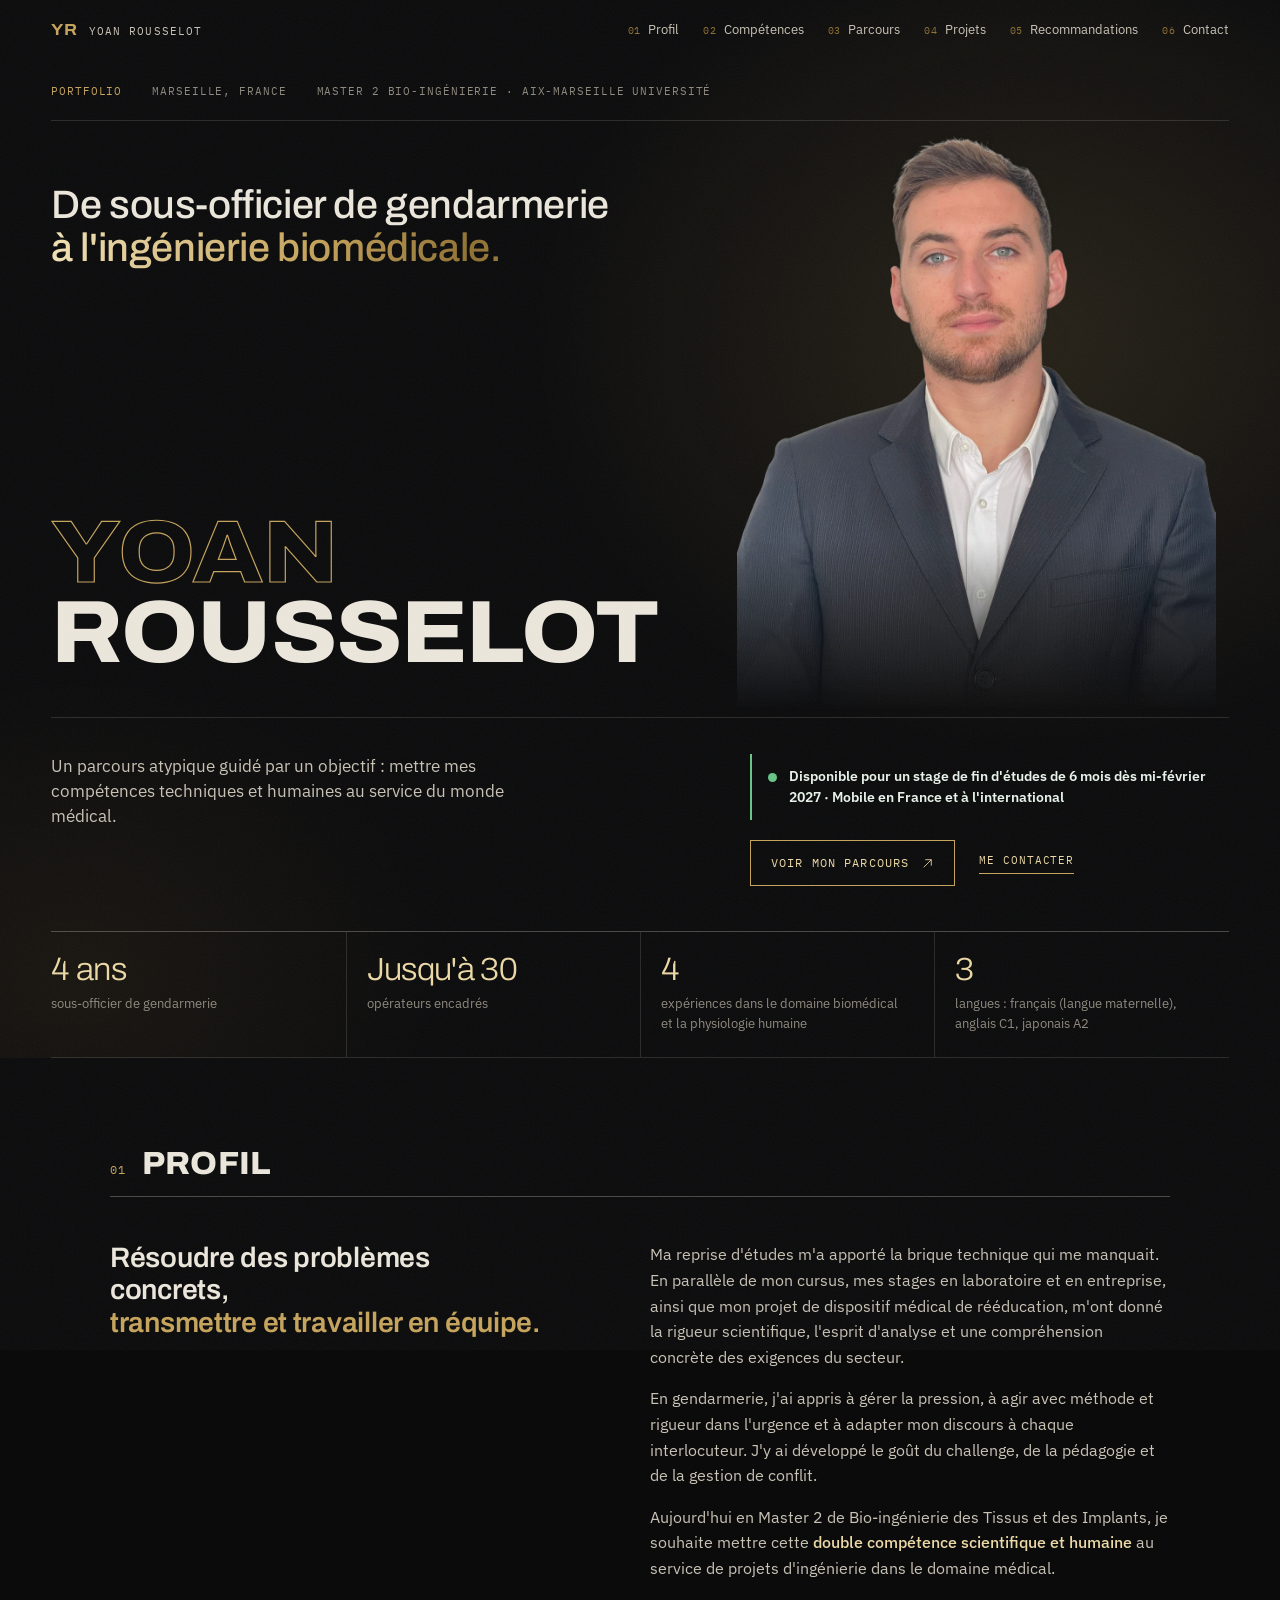
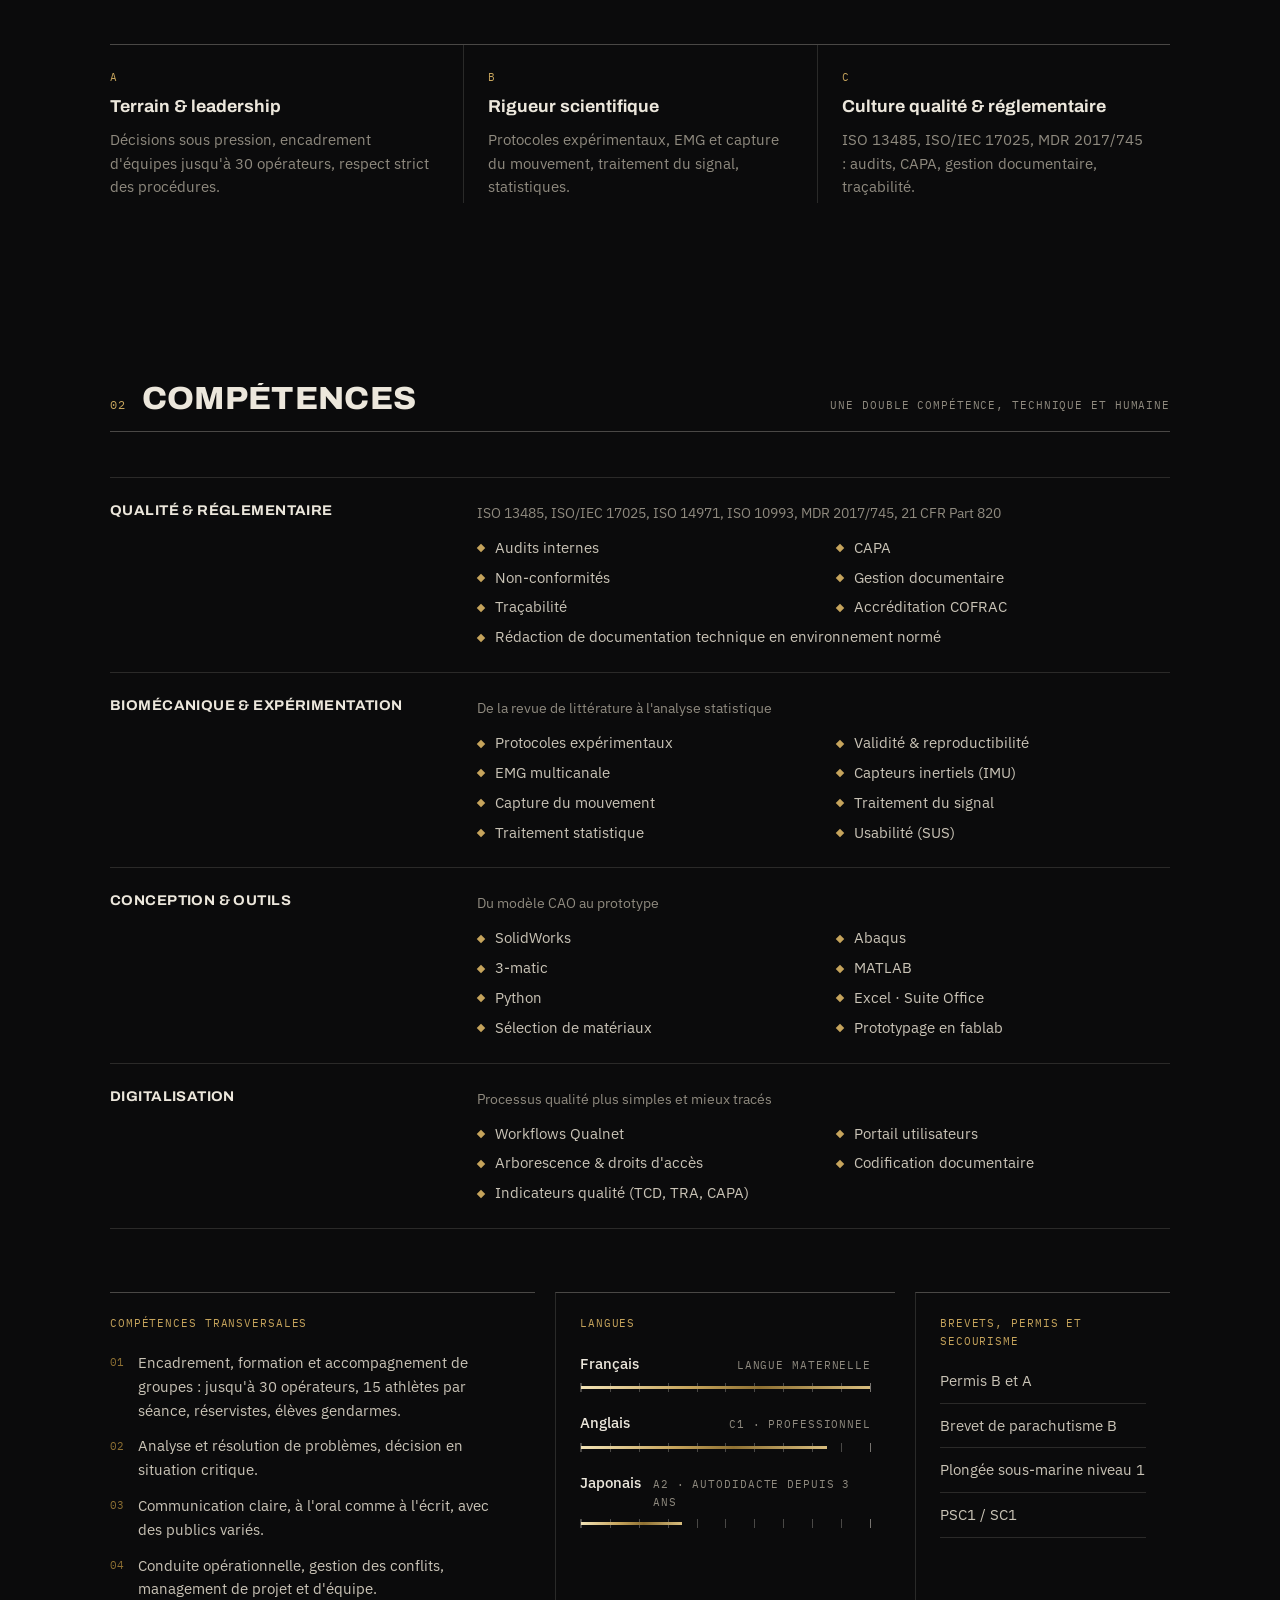
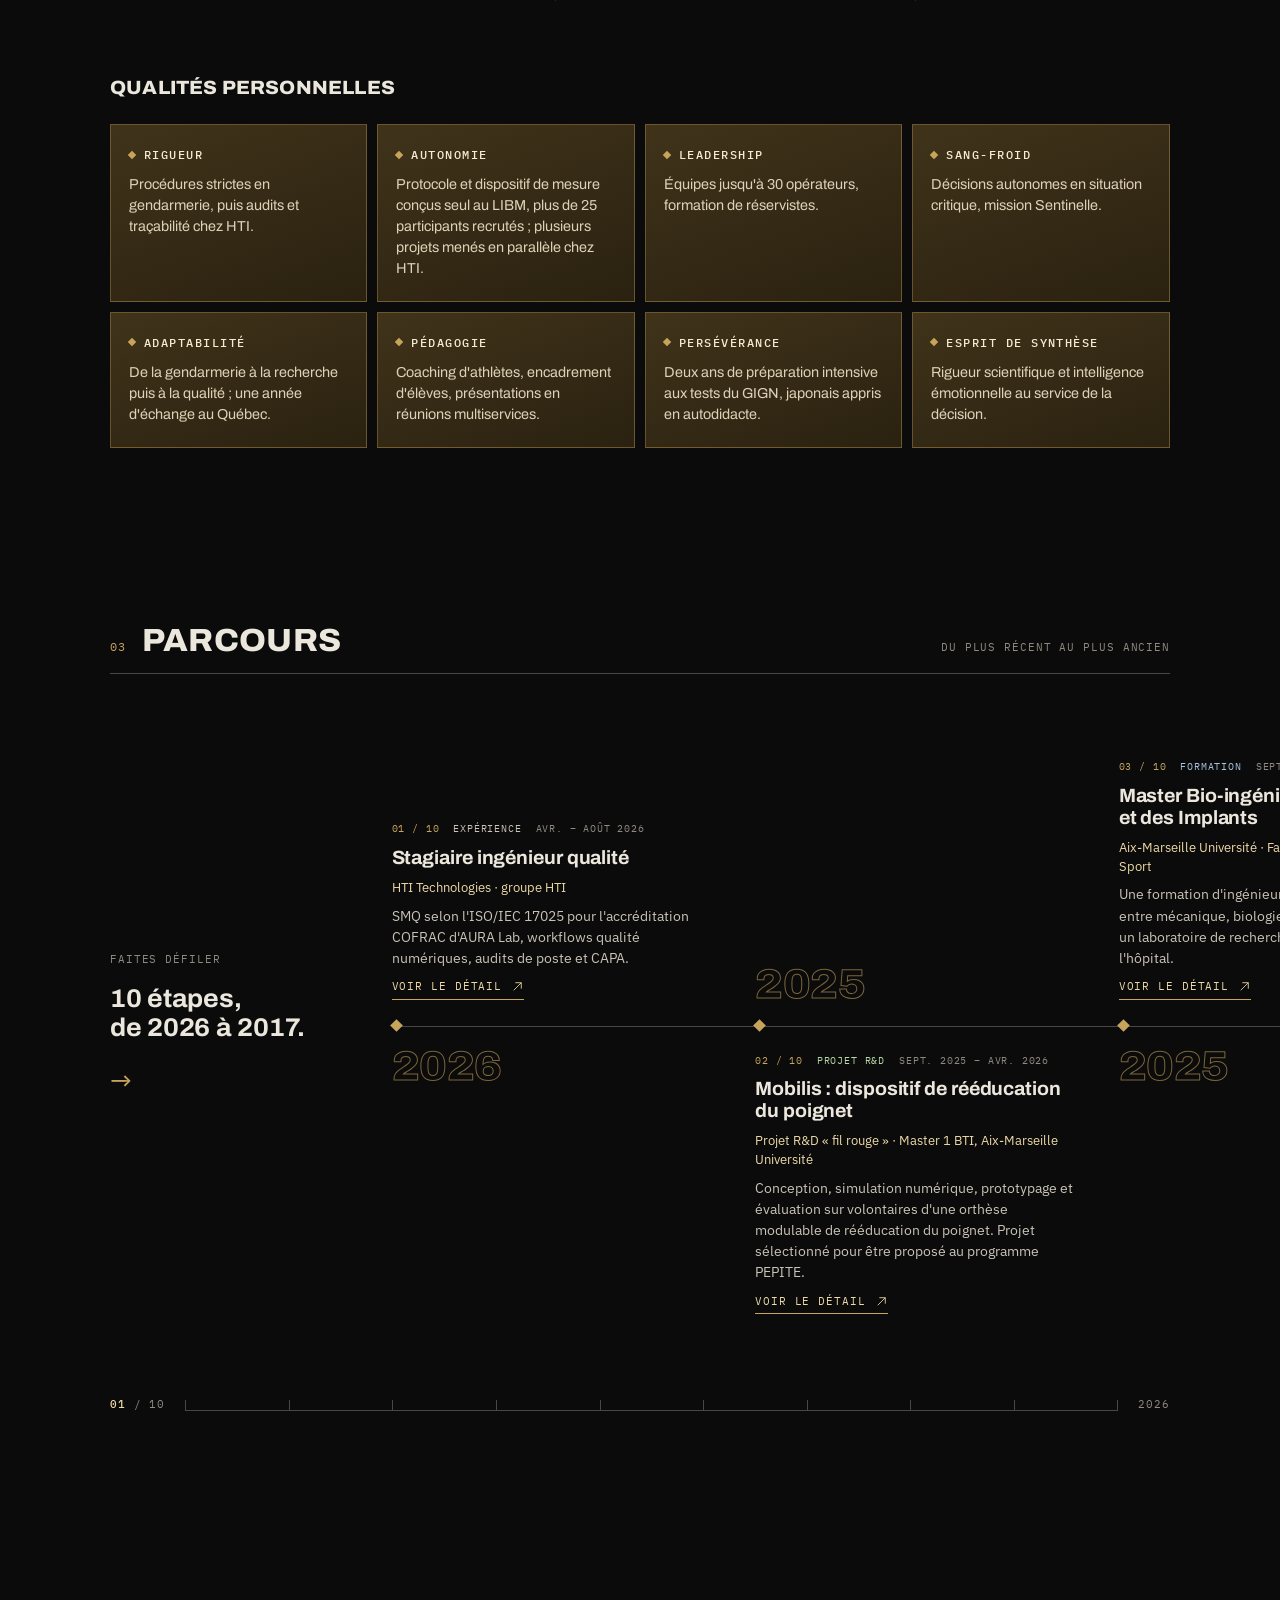
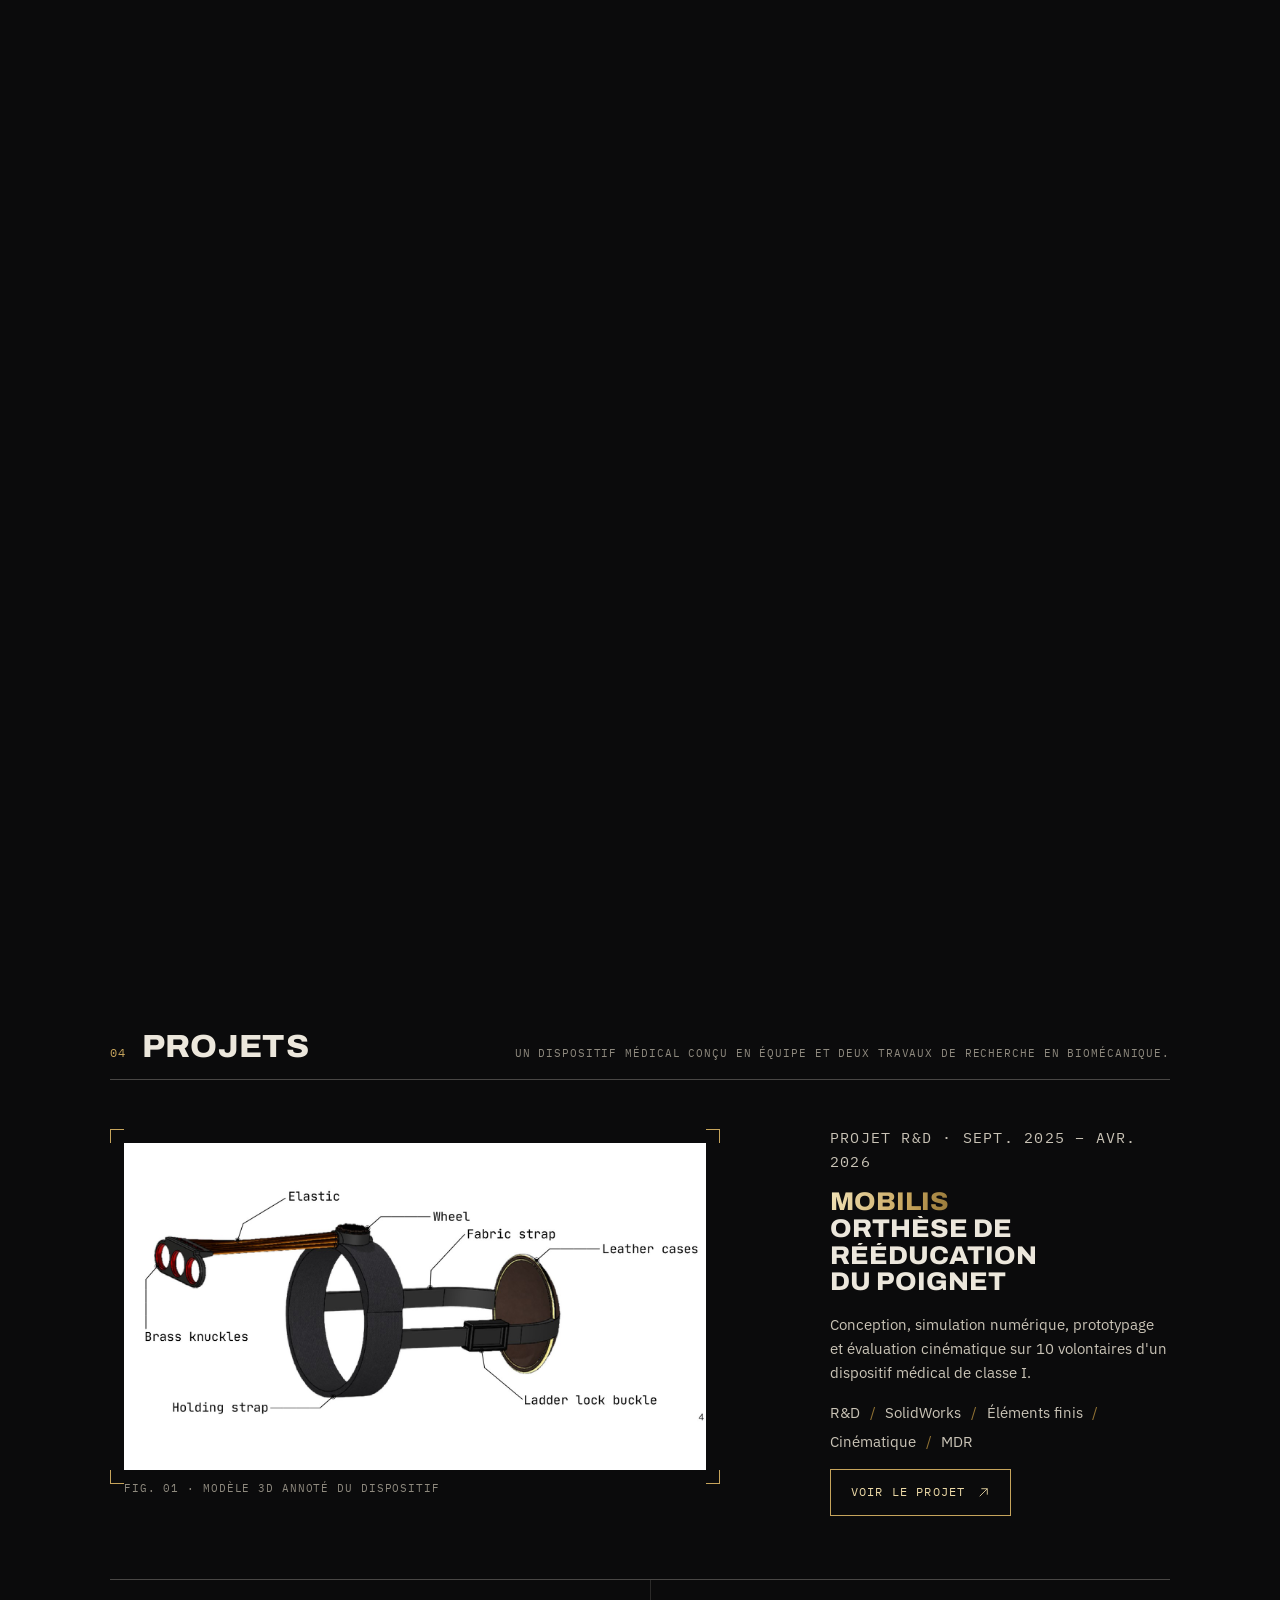
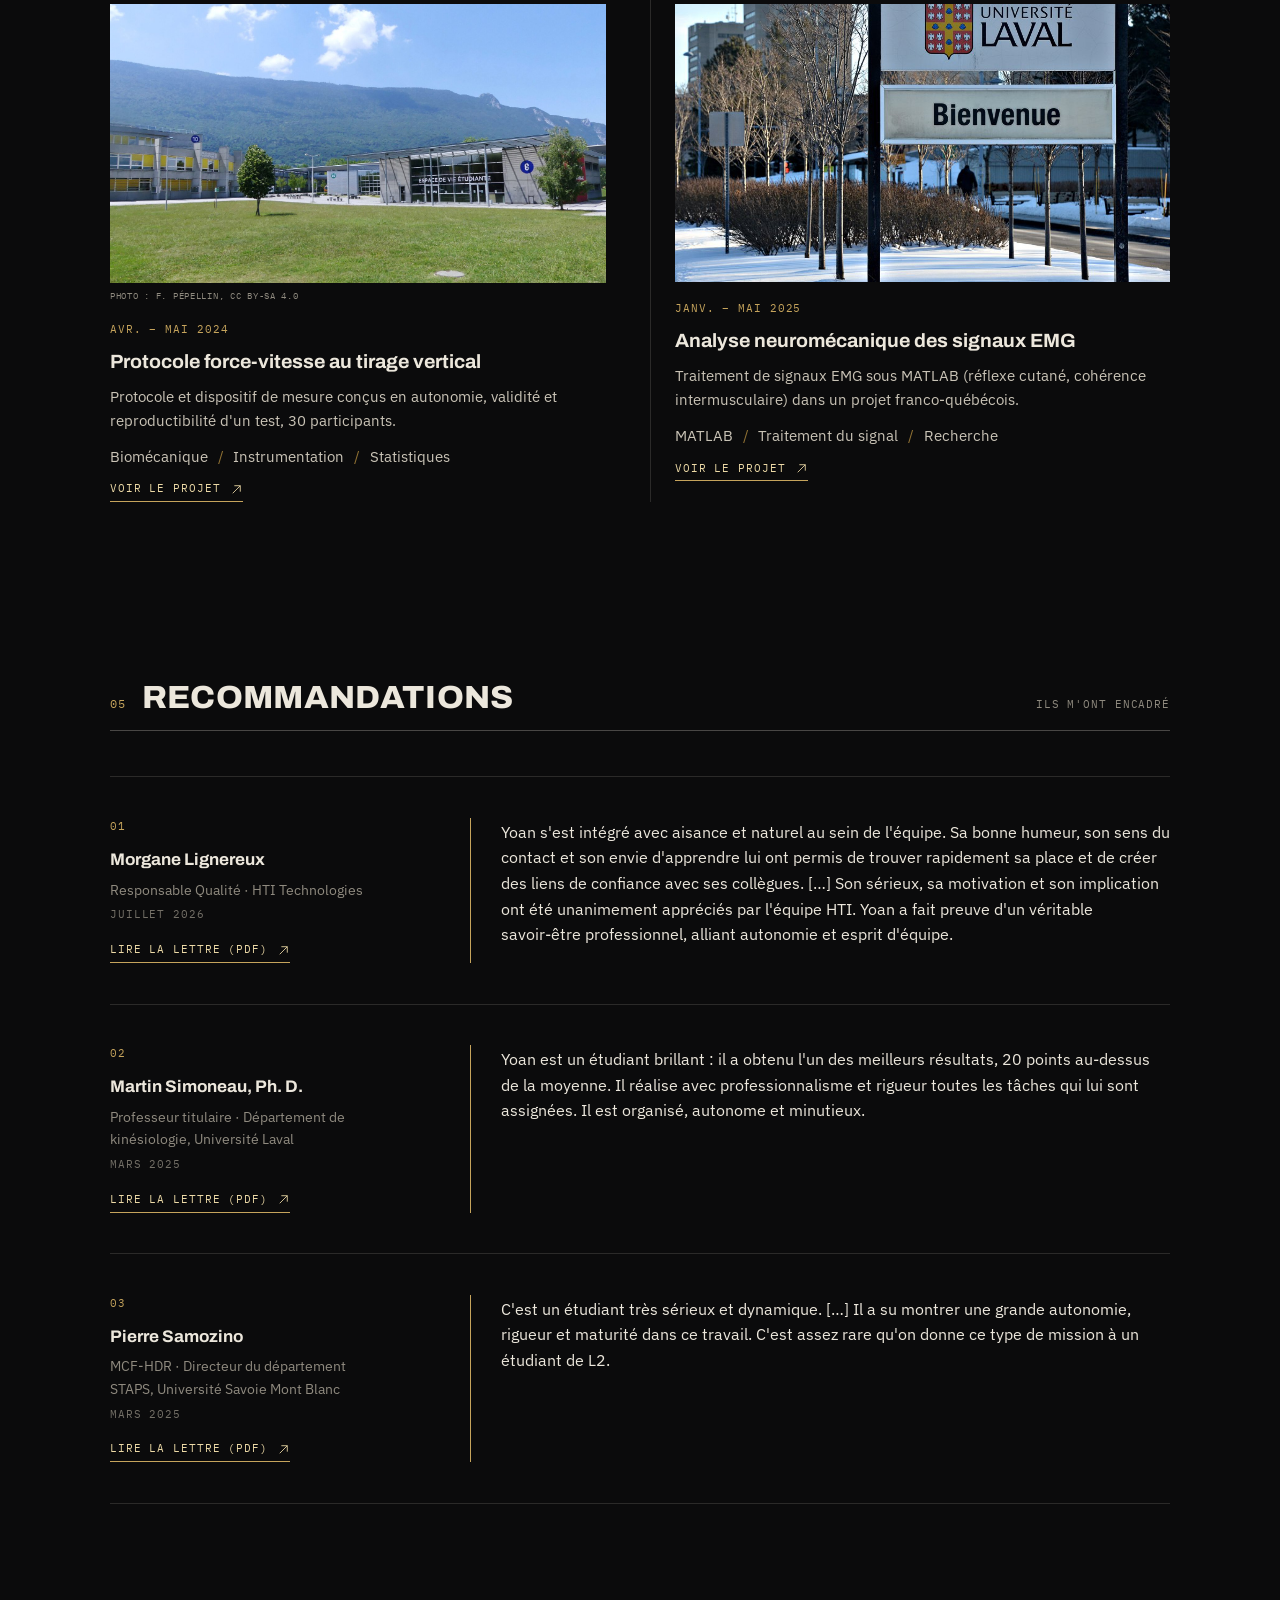
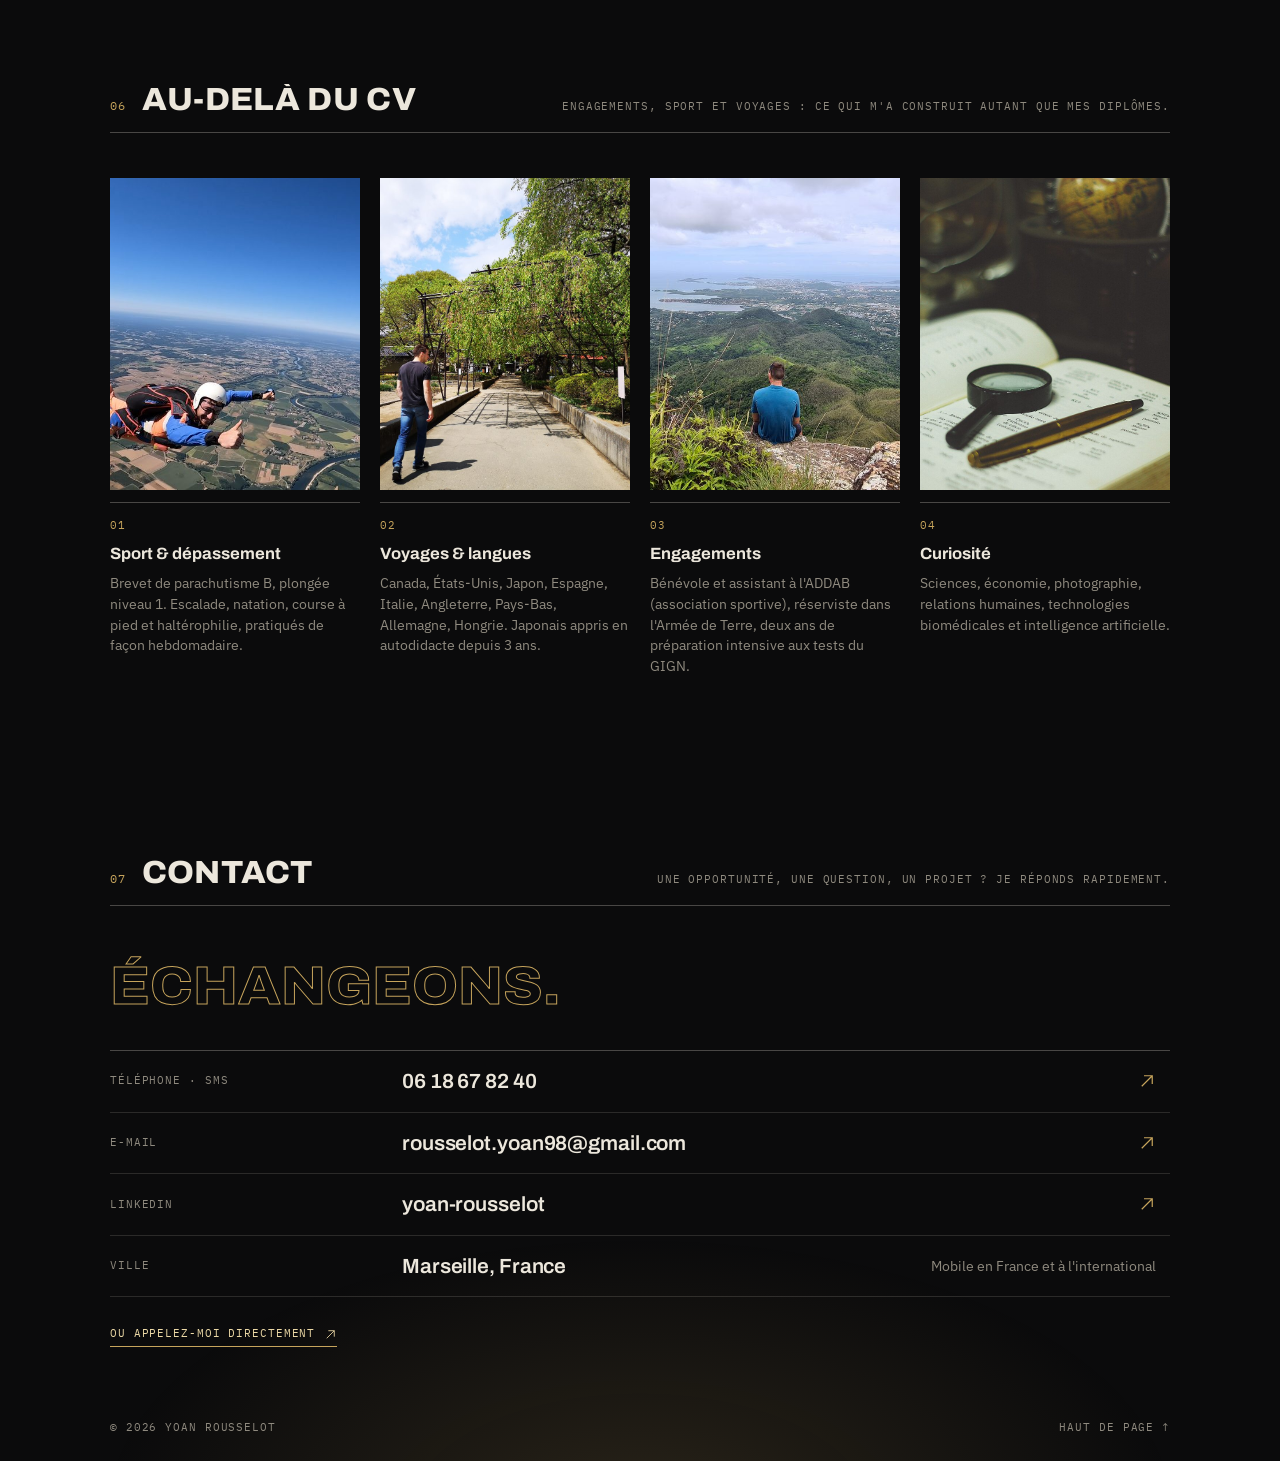
==== commit c3196d9e: "Intitulé de la licence corrigé : Ergonomie du sport et performance motrice Co-Authored-By: Claude Fa" ====
--- a/index.html
+++ b/index.html
@@ -160,7 +160,7 @@
 </article><article class="stop up" data-kind="edu">
   <div class="stop-text">
     <p class="mono stop-meta"><span>07 / 10</span><span class="k-edu">Formation</span><span>2023 – 2025</span></p>
-    <h3>Licence STAPS – Ergonomie et Performance Sportive</h3>
+    <h3>Licence STAPS – Ergonomie du sport et performance motrice</h3>
     <p class="stop-org">Université Savoie Mont Blanc · année d&#x27;échange à l&#x27;Université Laval</p>
     <p class="stop-desc">Admis directement en L2 par validation des acquis, puis 3e année en échange à l&#x27;Université Laval (Québec).</p>
     <a class="tlink" href="education/licence-staps.html">Voir le détail<svg class="arr" viewBox="0 0 24 24" aria-hidden="true"><path d="M5 19L19 5M8 5h11v11" fill="none" stroke="currentColor" stroke-width="1.6"/></svg></a>
--- a/assets/style.css
+++ b/assets/style.css
@@ -152,11 +152,17 @@
 .gauge span { position: absolute; left: 0; top: 3px; height: 3px; width: var(--w); background: var(--metal); transform-origin: 0 50%; transform: scaleX(0); transition: transform 1.3s var(--ease) .2s; }
 .in .gauge span { transform: none; }
 .sub-display { font-family: var(--disp); font-stretch: 104%; font-weight: 800; text-transform: uppercase; font-size: clamp(1.05rem, 1.5vw, 1.3rem); letter-spacing: .01em; margin: clamp(46px, 8vh, 80px) 0 20px; }
-.quals { display: grid; grid-template-columns: repeat(4, 1fr); border-top: 1px solid var(--line-2); border-left: 1px solid var(--line); }
-.qual { padding: 20px 18px 22px; border-right: 1px solid var(--line); border-bottom: 1px solid var(--line); transition: background-color .4s; }
-.qual:hover { background: rgba(198, 164, 92, .06); }
-.qual h4 { font-family: var(--disp); font-stretch: 102%; font-weight: 700; font-size: .98rem; color: var(--gold-hi); margin-bottom: 6px; }
-.qual p { color: var(--mute); font-size: .86rem; line-height: 1.5; }
+.quals { display: grid; grid-template-columns: repeat(4, 1fr); gap: 10px; }
+/* cases pleines, dans une teinte bronze : elles se détachent du fond de la section */
+.qual { position: relative; padding: 20px 18px 22px; background: linear-gradient(160deg, #40331a 0%, #2a2110 100%); border: 1px solid rgba(198, 164, 92, .38); isolation: isolate; overflow: hidden; transition: border-color .4s, transform .5s var(--ease); }
+.qual::before { content: ""; position: absolute; inset: 0; background: var(--metal); transform: translateY(101%); transition: transform .5s var(--ease); z-index: -1; }
+.qual:hover { border-color: var(--gold-hi); transform: translateY(-3px); }
+.qual:hover::before { transform: none; }
+.qual h4 { display: flex; align-items: center; gap: 9px; font-family: var(--mono); font-weight: 500; font-size: .76rem; letter-spacing: .12em; text-transform: uppercase; color: #f6ecd2; margin-bottom: 10px; transition: color .4s; }
+.qual h4::before { content: ""; width: 6px; height: 6px; background: var(--gold); transform: rotate(45deg); flex: none; transition: background-color .4s; }
+.qual p { font-family: var(--disp); font-stretch: 100%; font-weight: 400; color: #ddd2b8; font-size: .9rem; line-height: 1.45; transition: color .4s; }
+.qual:hover h4, .qual:hover p { color: #17130a; }
+.qual:hover h4::before { background: #17130a; }
 
 /* ---------------- parcours : défilement horizontal, étapes sur deux hauteurs */
 .hscroll { position: relative; }
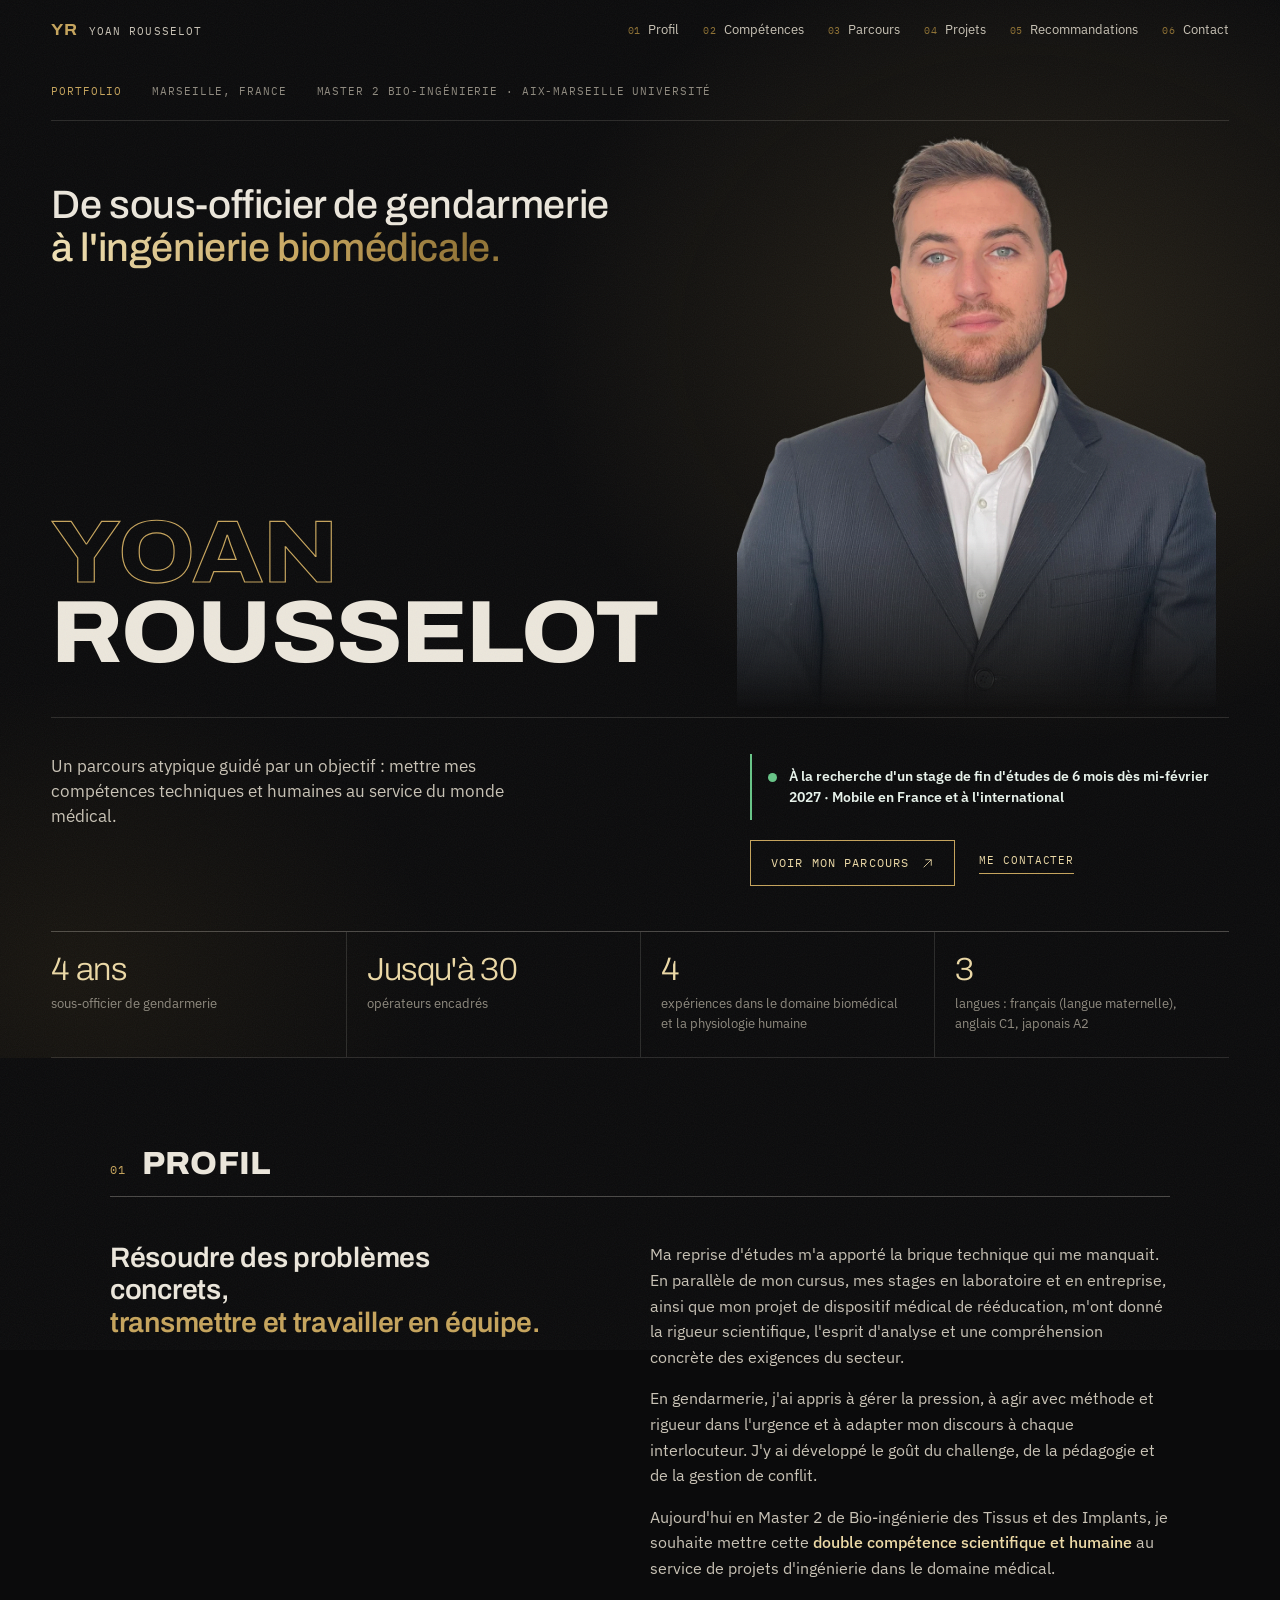
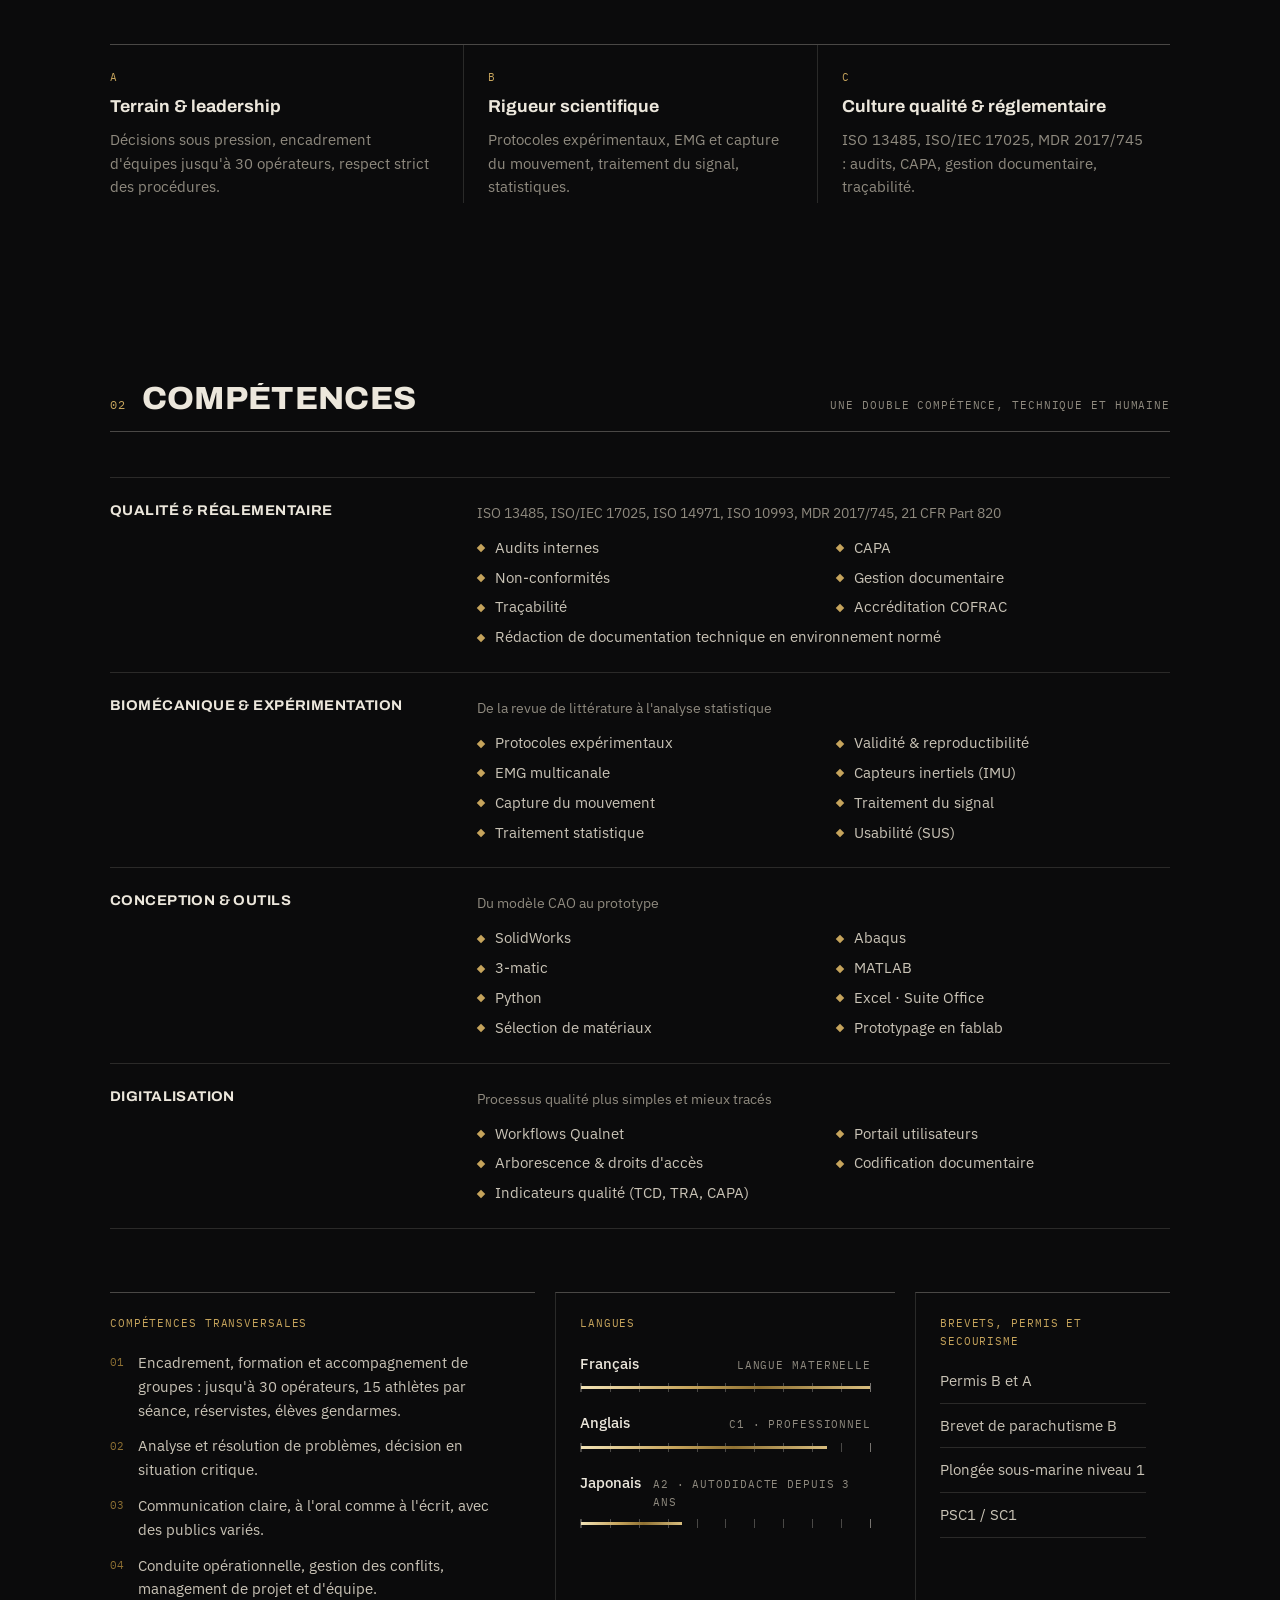
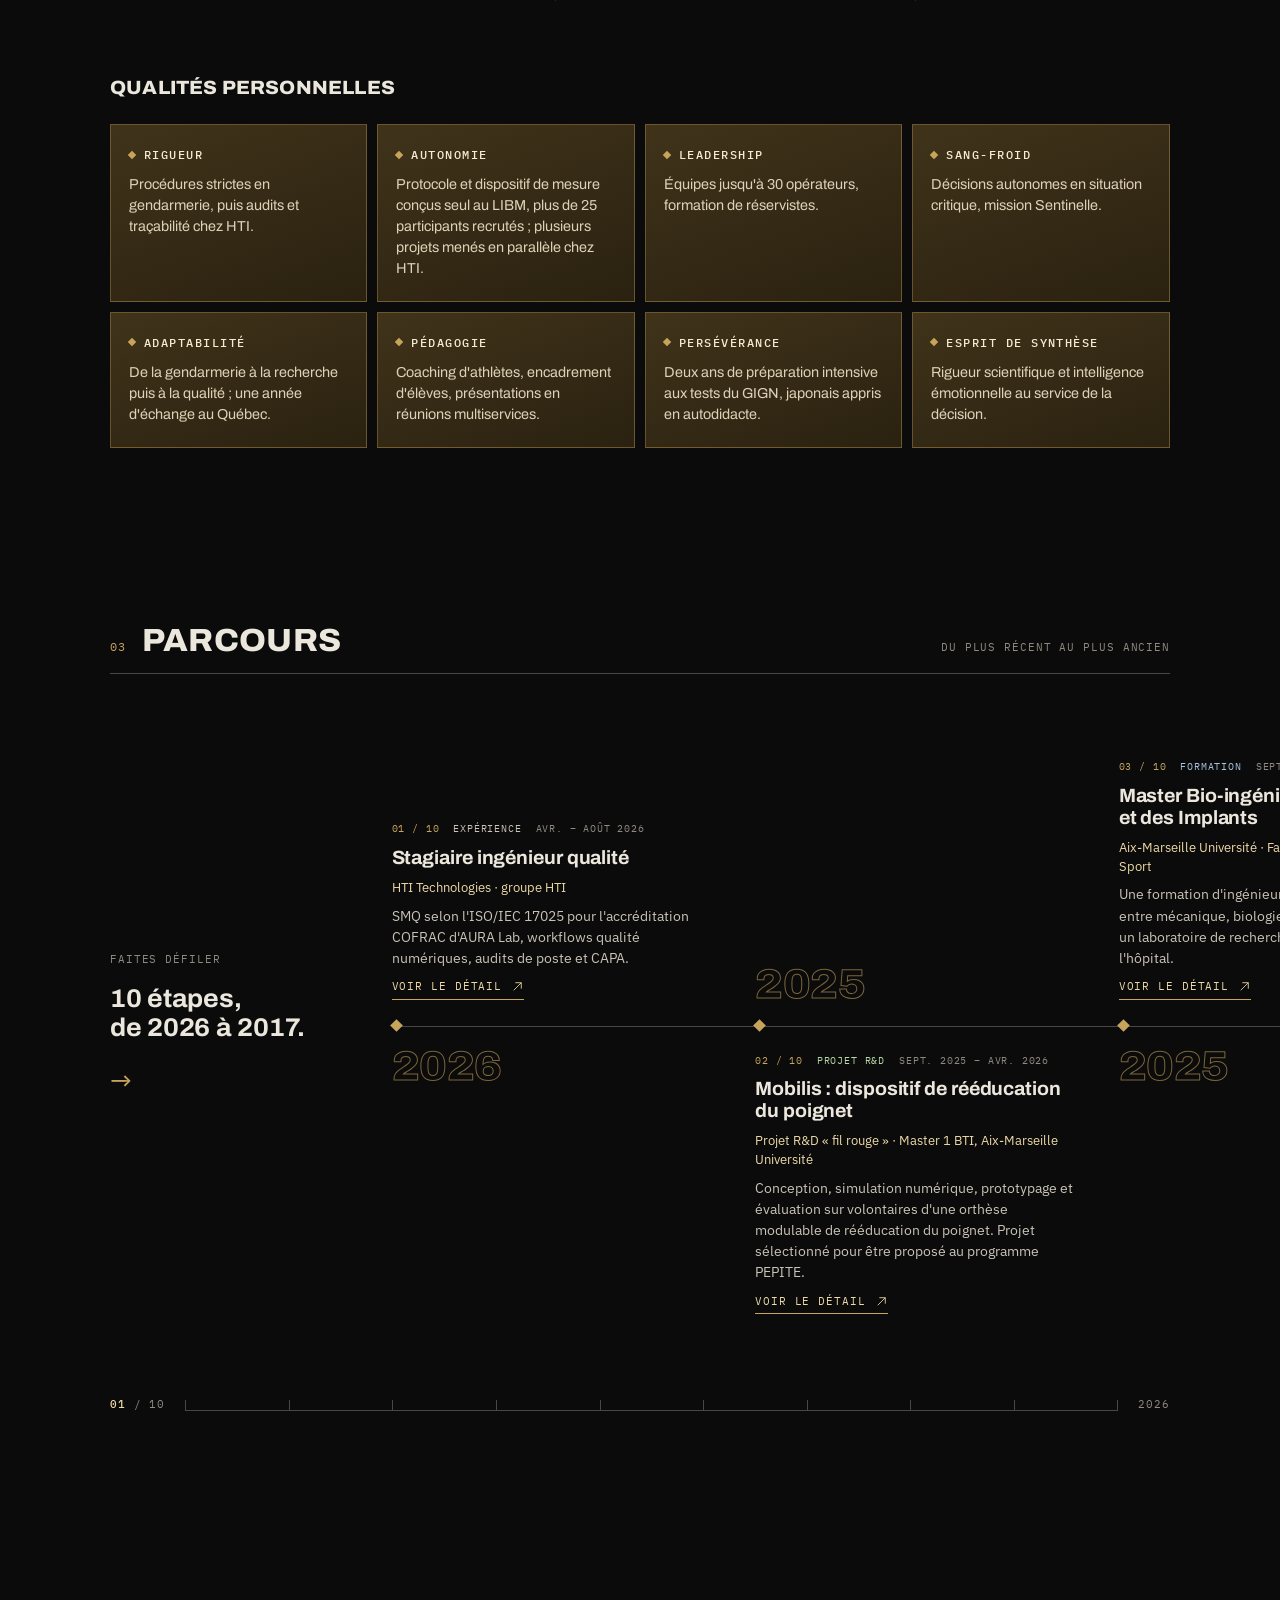
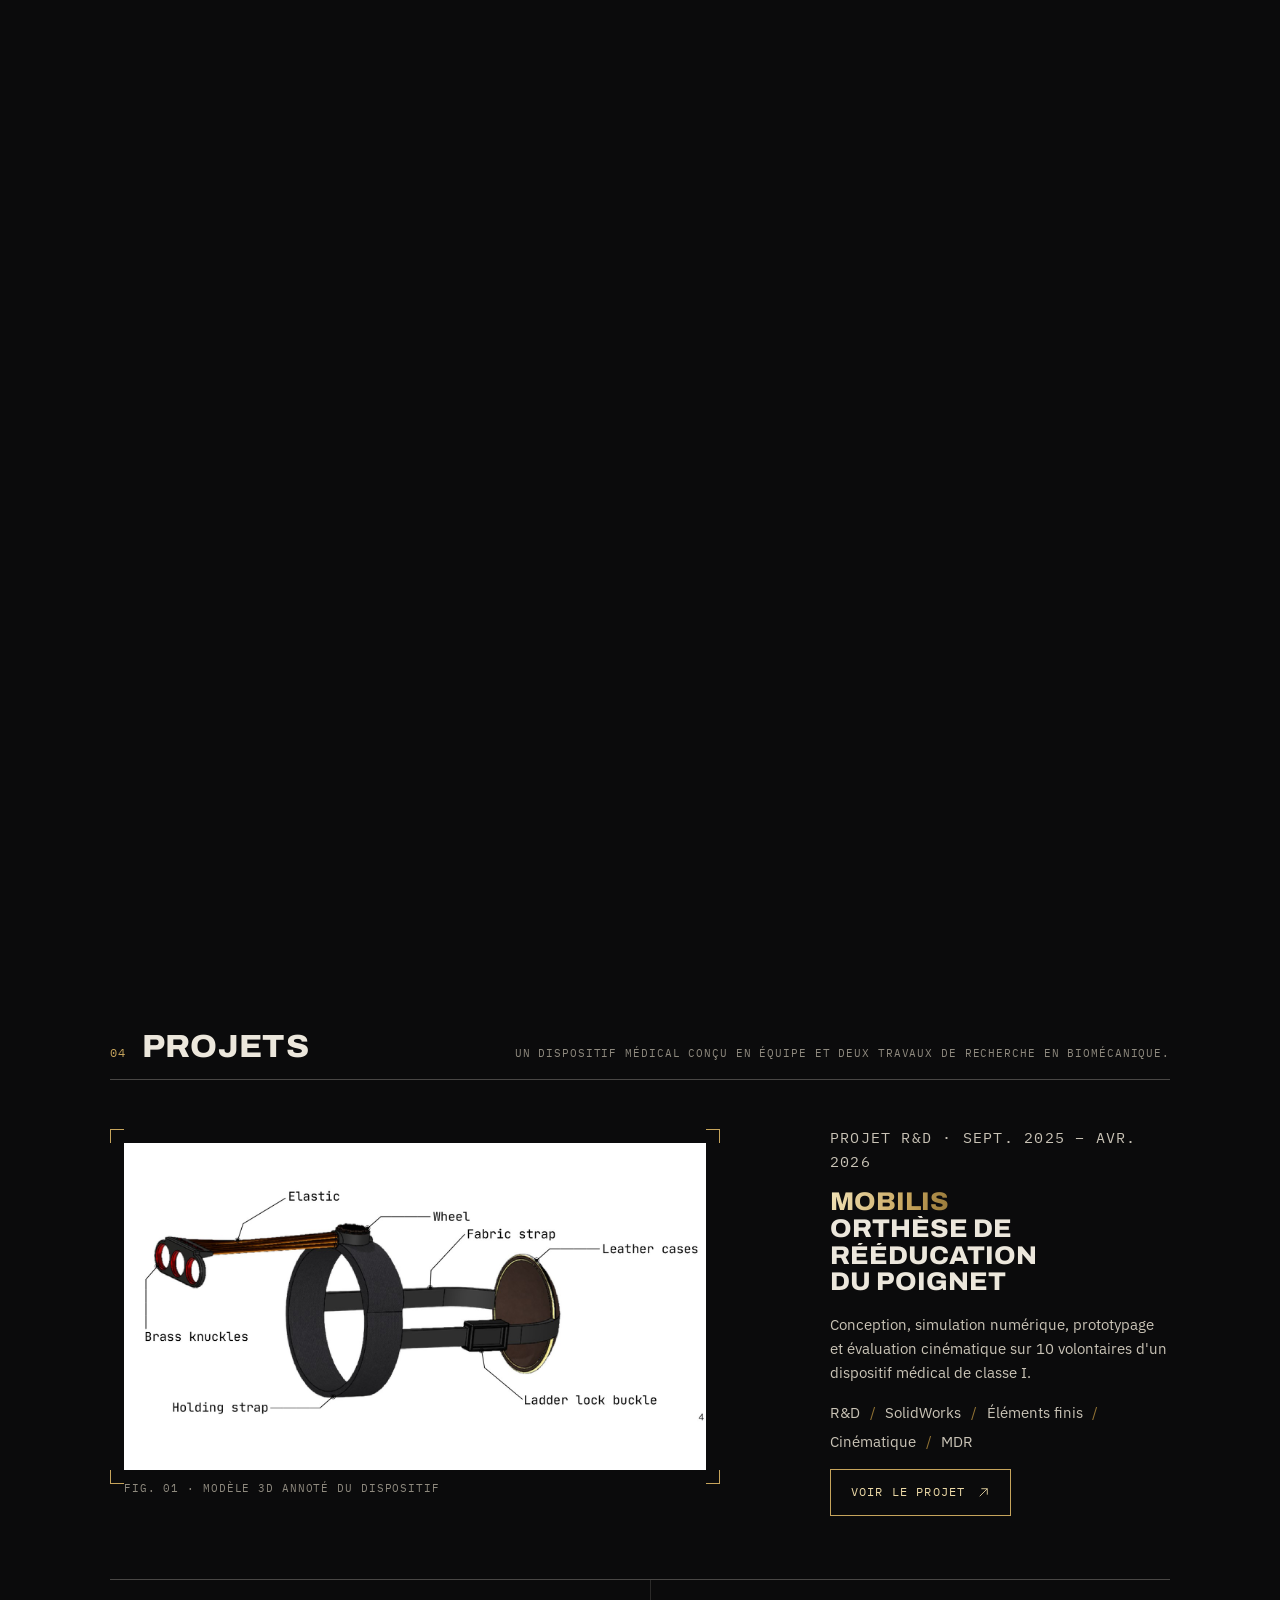
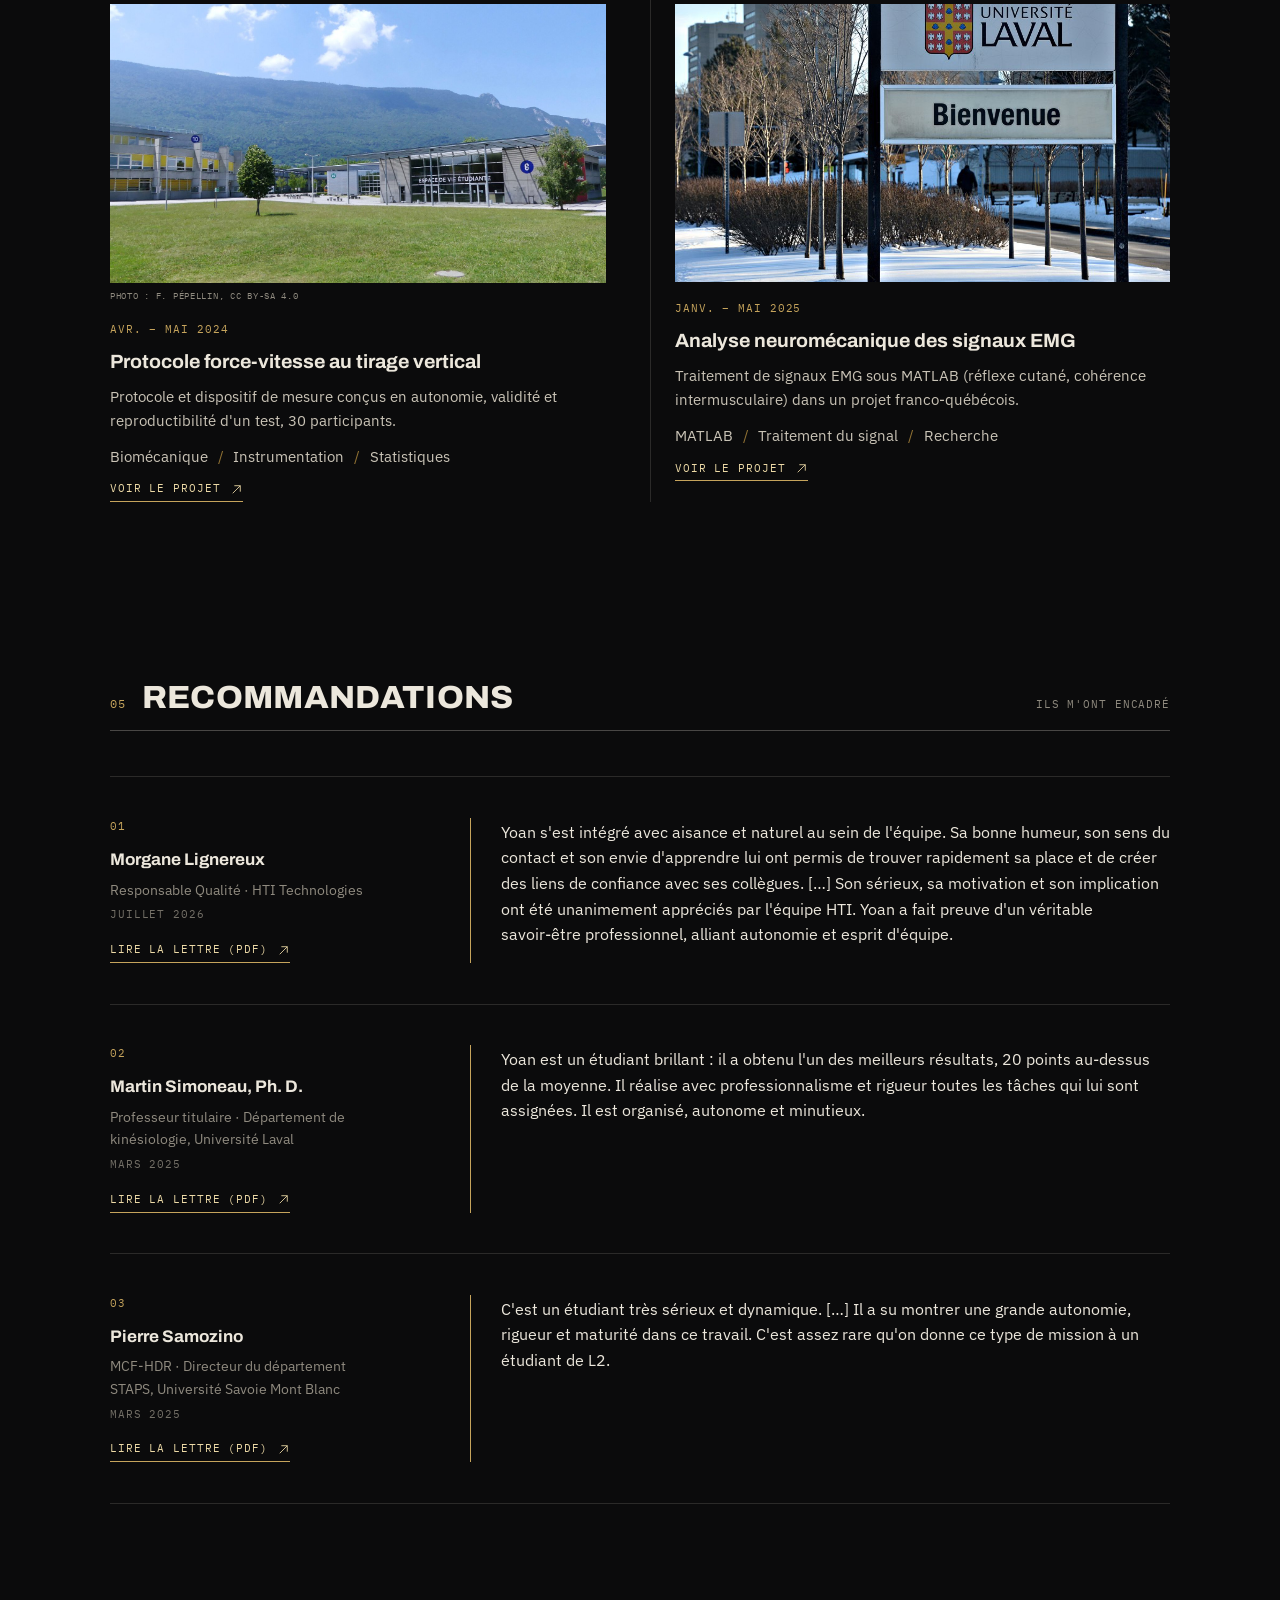
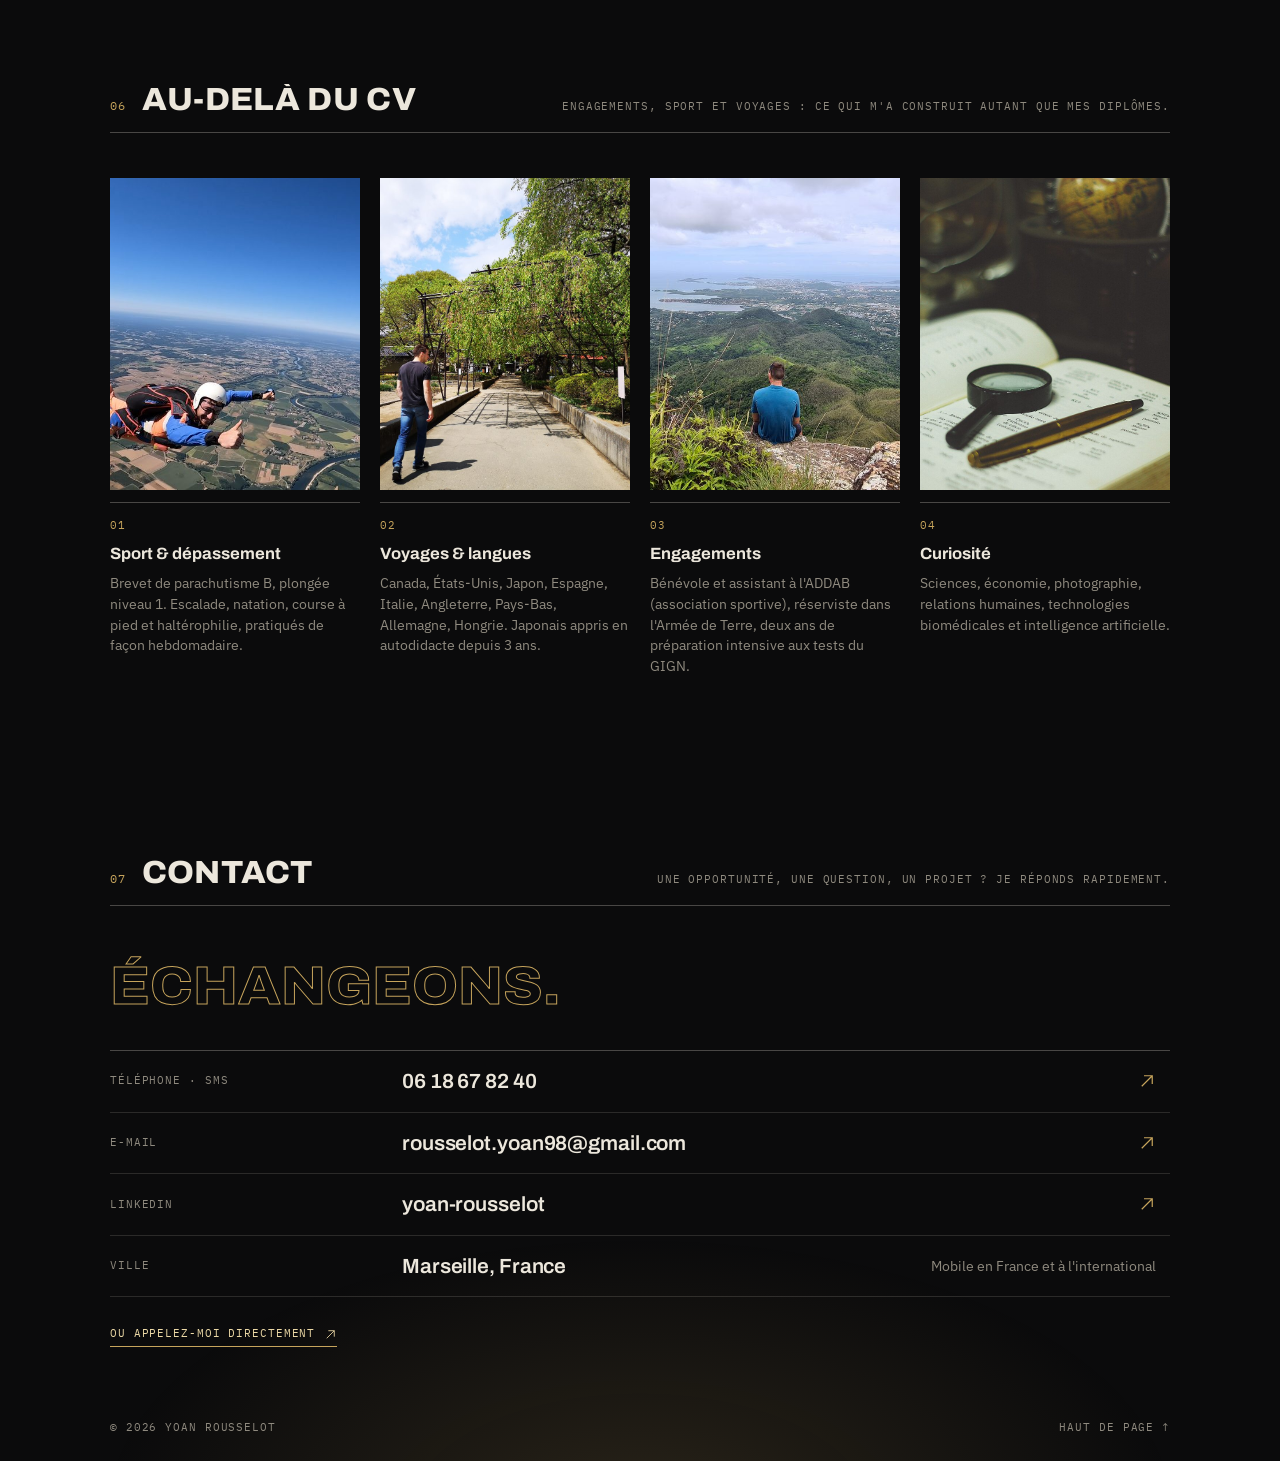
==== commit cc0d569e: "Bandeau d'accueil : « À la recherche d'un stage de fin d'études » Co-Authored-By: Claude Fable 5.2 <" ====
--- a/index.html
+++ b/index.html
@@ -36,7 +36,7 @@
     <div class="hero-foot">
       <p class="lead rv">Un parcours atypique guidé par un objectif : mettre mes compétences techniques et humaines au service du monde médical.</p>
       <div class="hero-side rv">
-        <p class="avail"><i aria-hidden="true"></i>Disponible pour un stage de fin d&#x27;études de 6 mois dès mi-février 2027 · Mobile en France et à l&#x27;international</p>
+        <p class="avail"><i aria-hidden="true"></i>À la recherche d&#x27;un stage de fin d&#x27;études de 6 mois dès mi-février 2027 · Mobile en France et à l&#x27;international</p>
         <p class="hero-actions"><a class="btn" href="#parcours">Voir mon parcours<svg class="arr" viewBox="0 0 24 24" aria-hidden="true"><path d="M5 19L19 5M8 5h11v11" fill="none" stroke="currentColor" stroke-width="1.6"/></svg></a><a class="tlink" href="#contact">Me contacter</a></p>
       </div>
     </div>
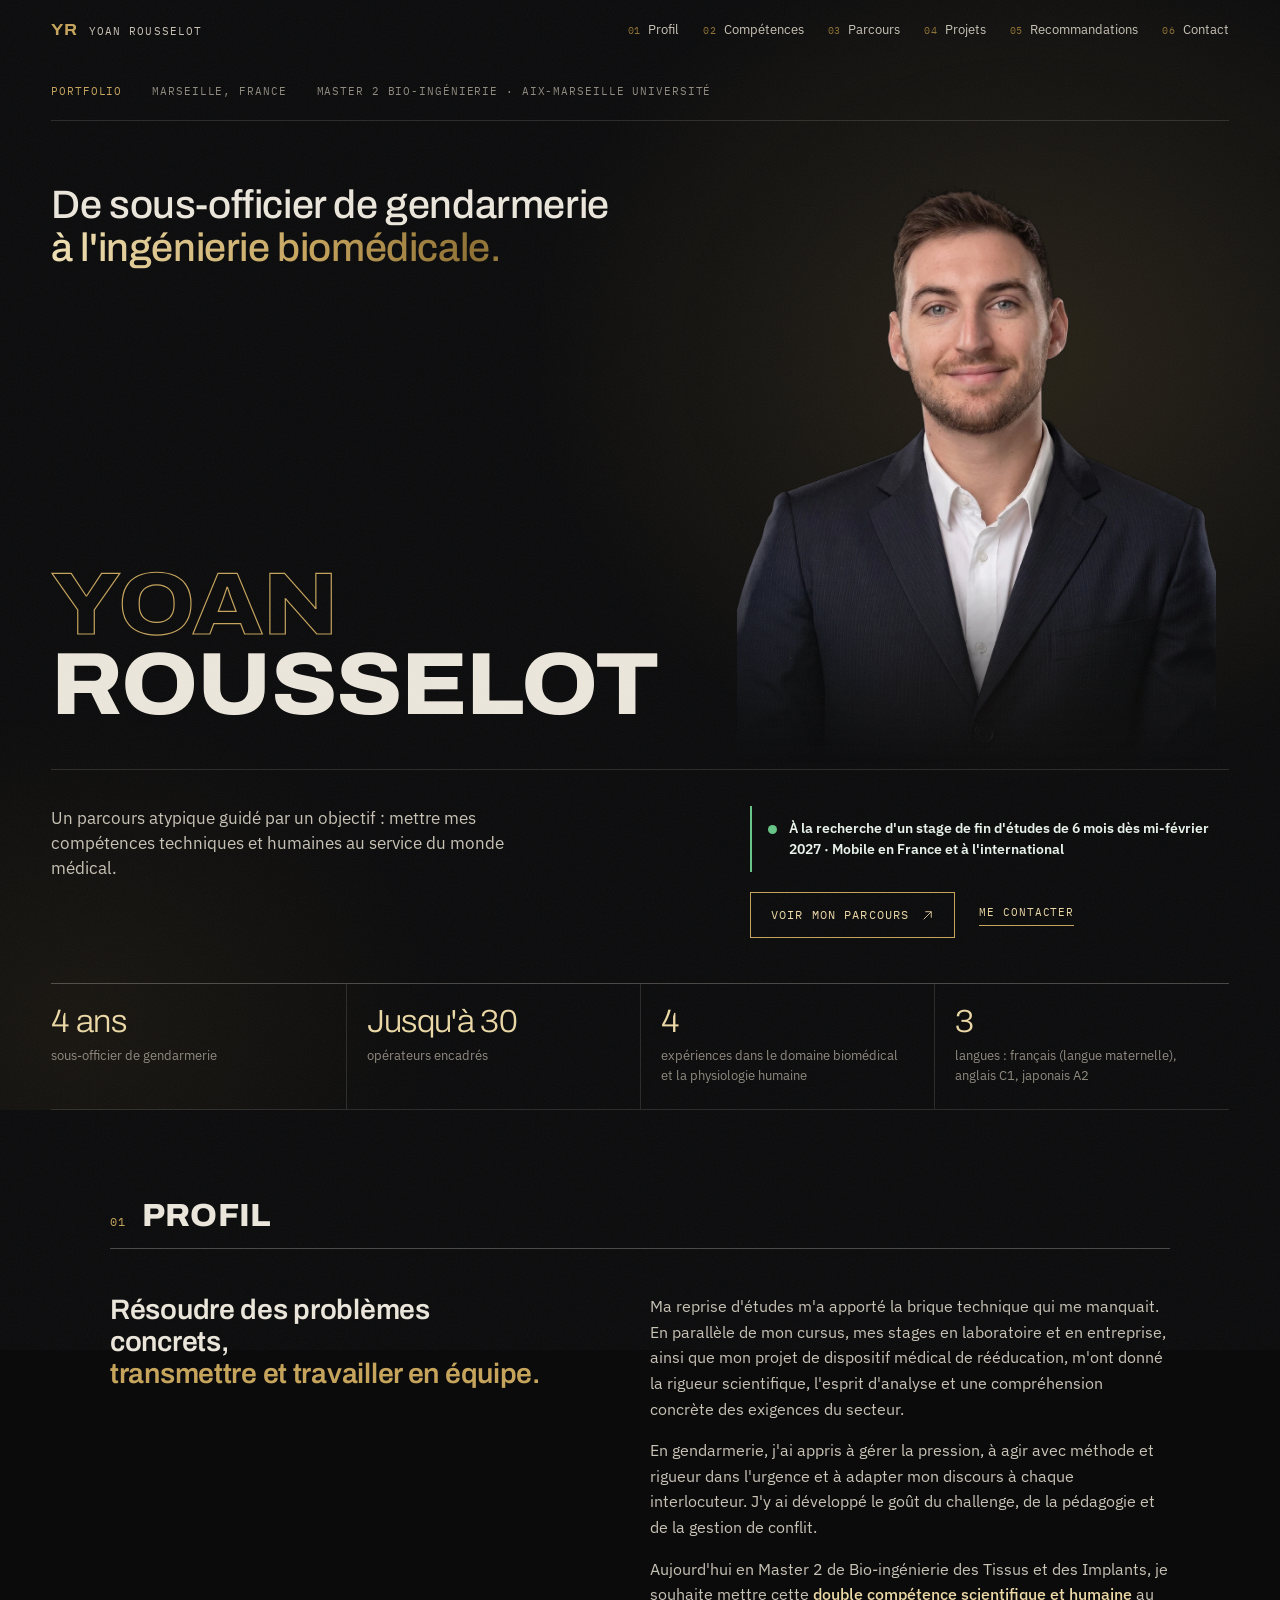
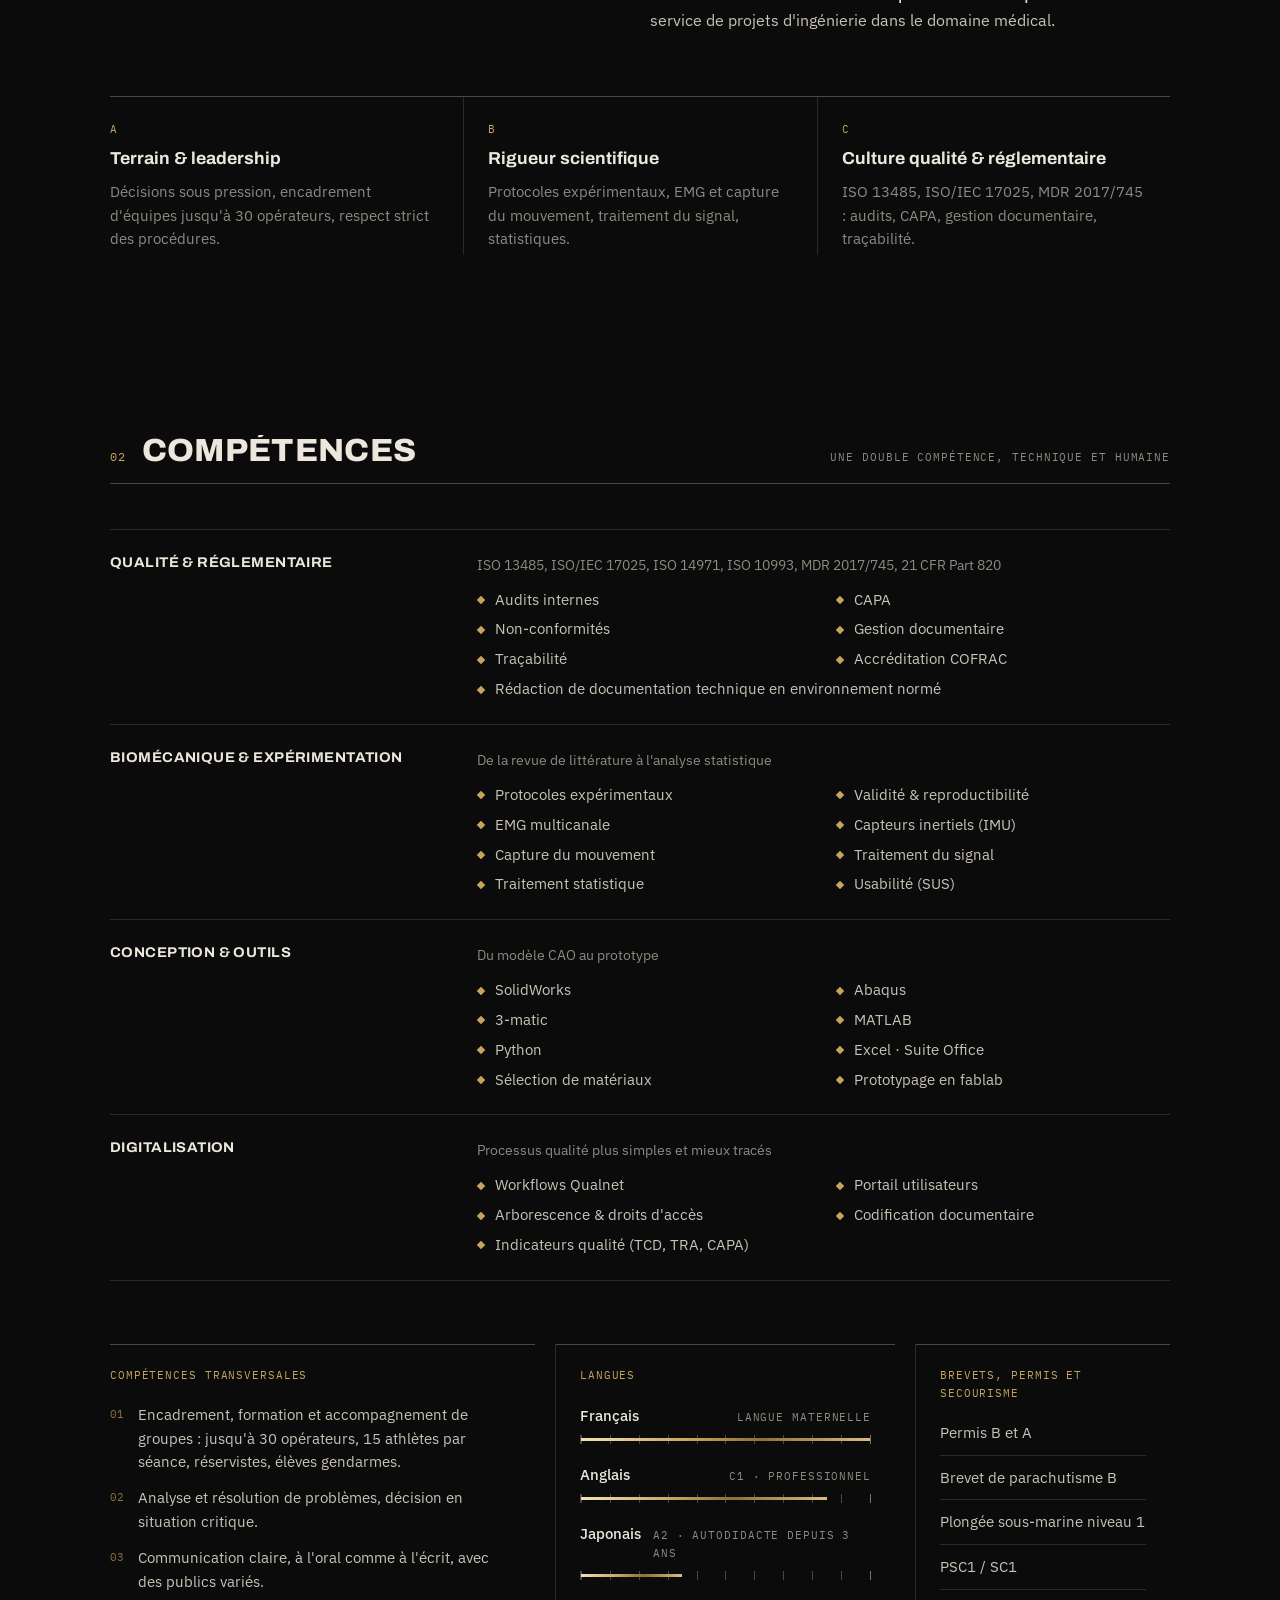
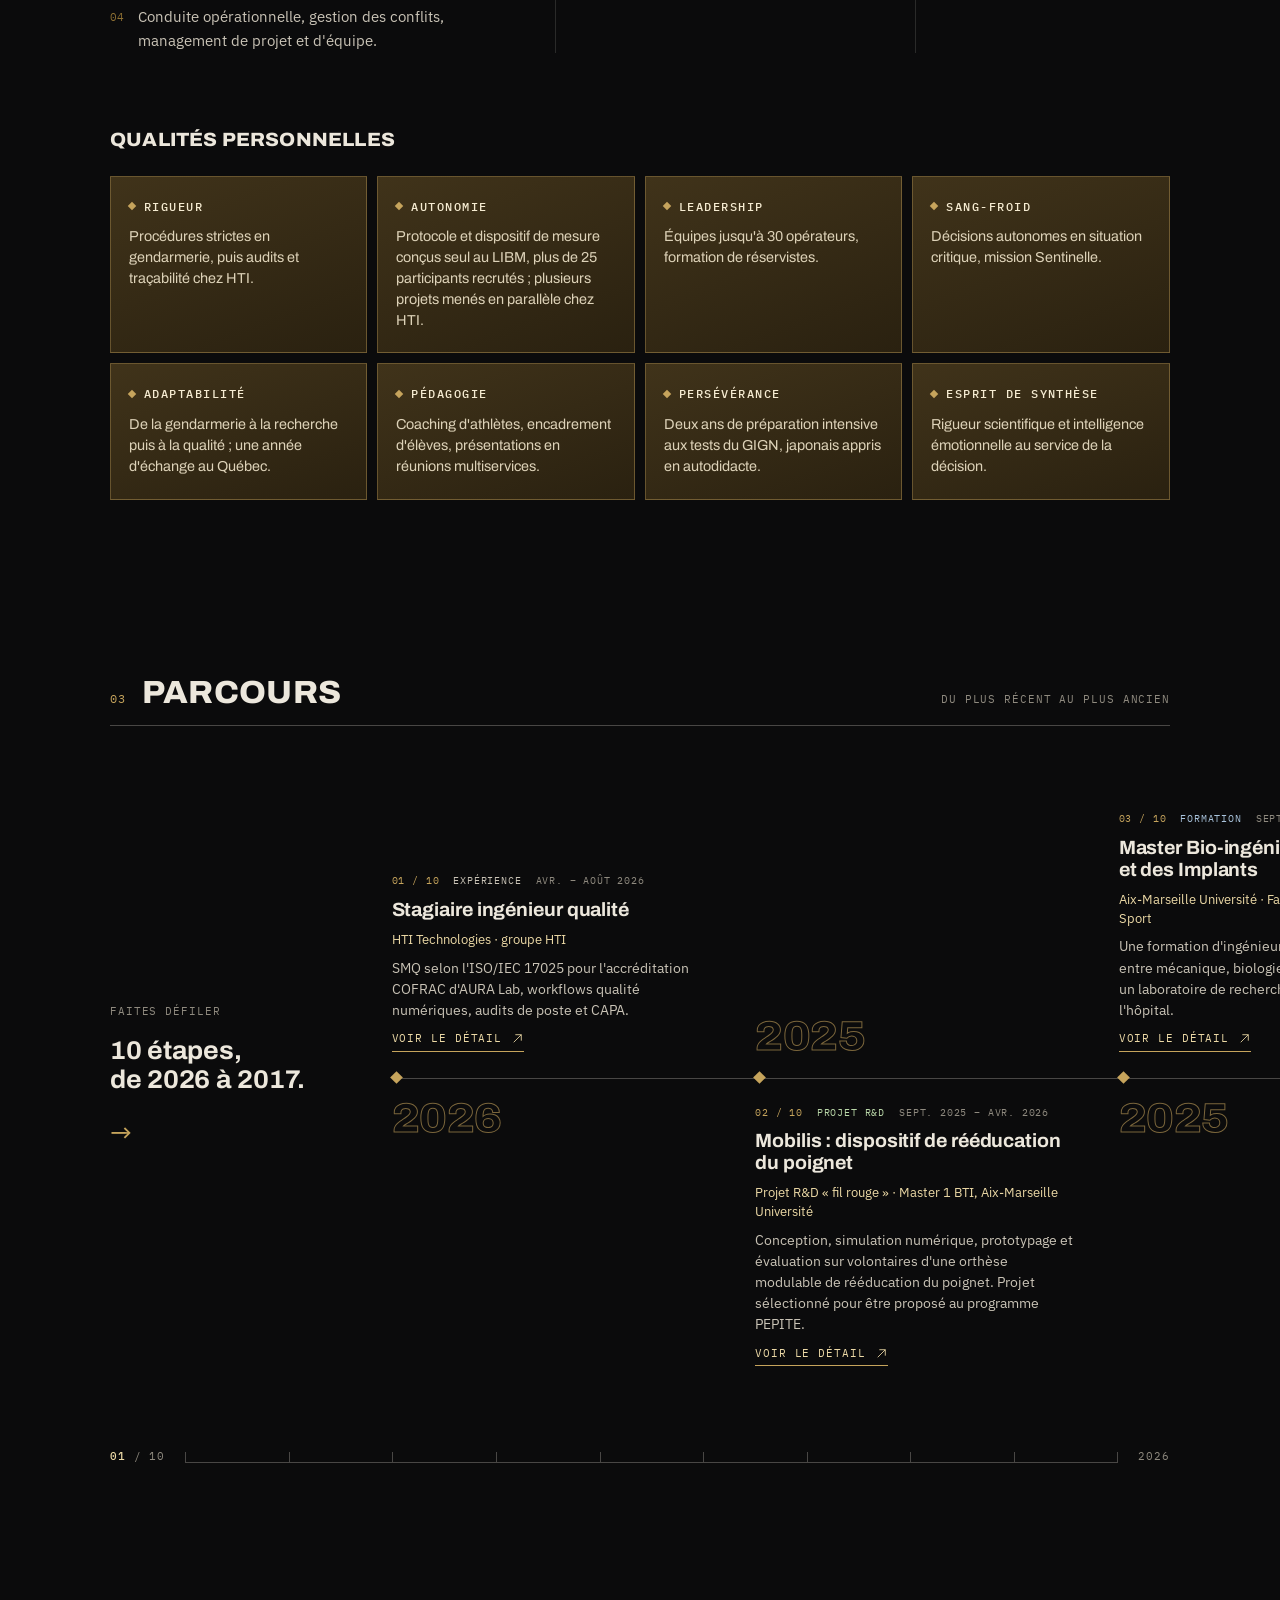
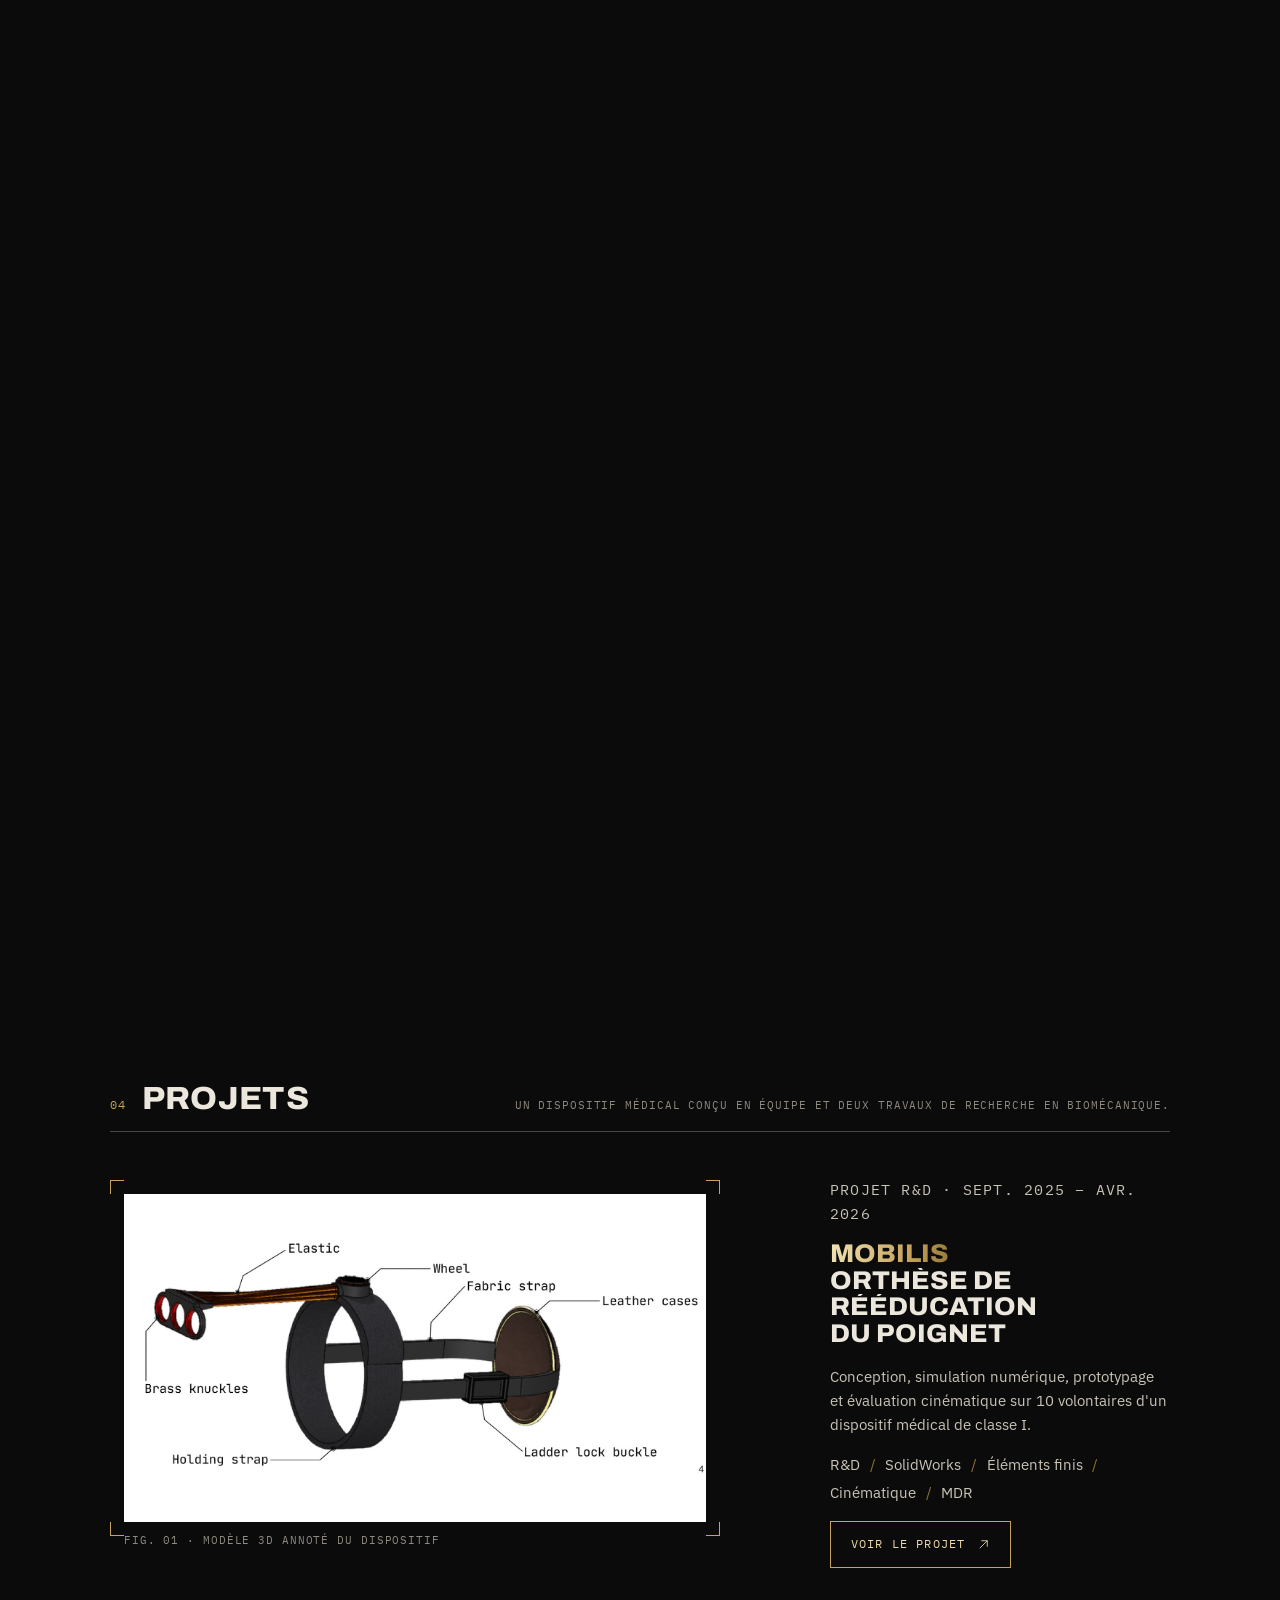
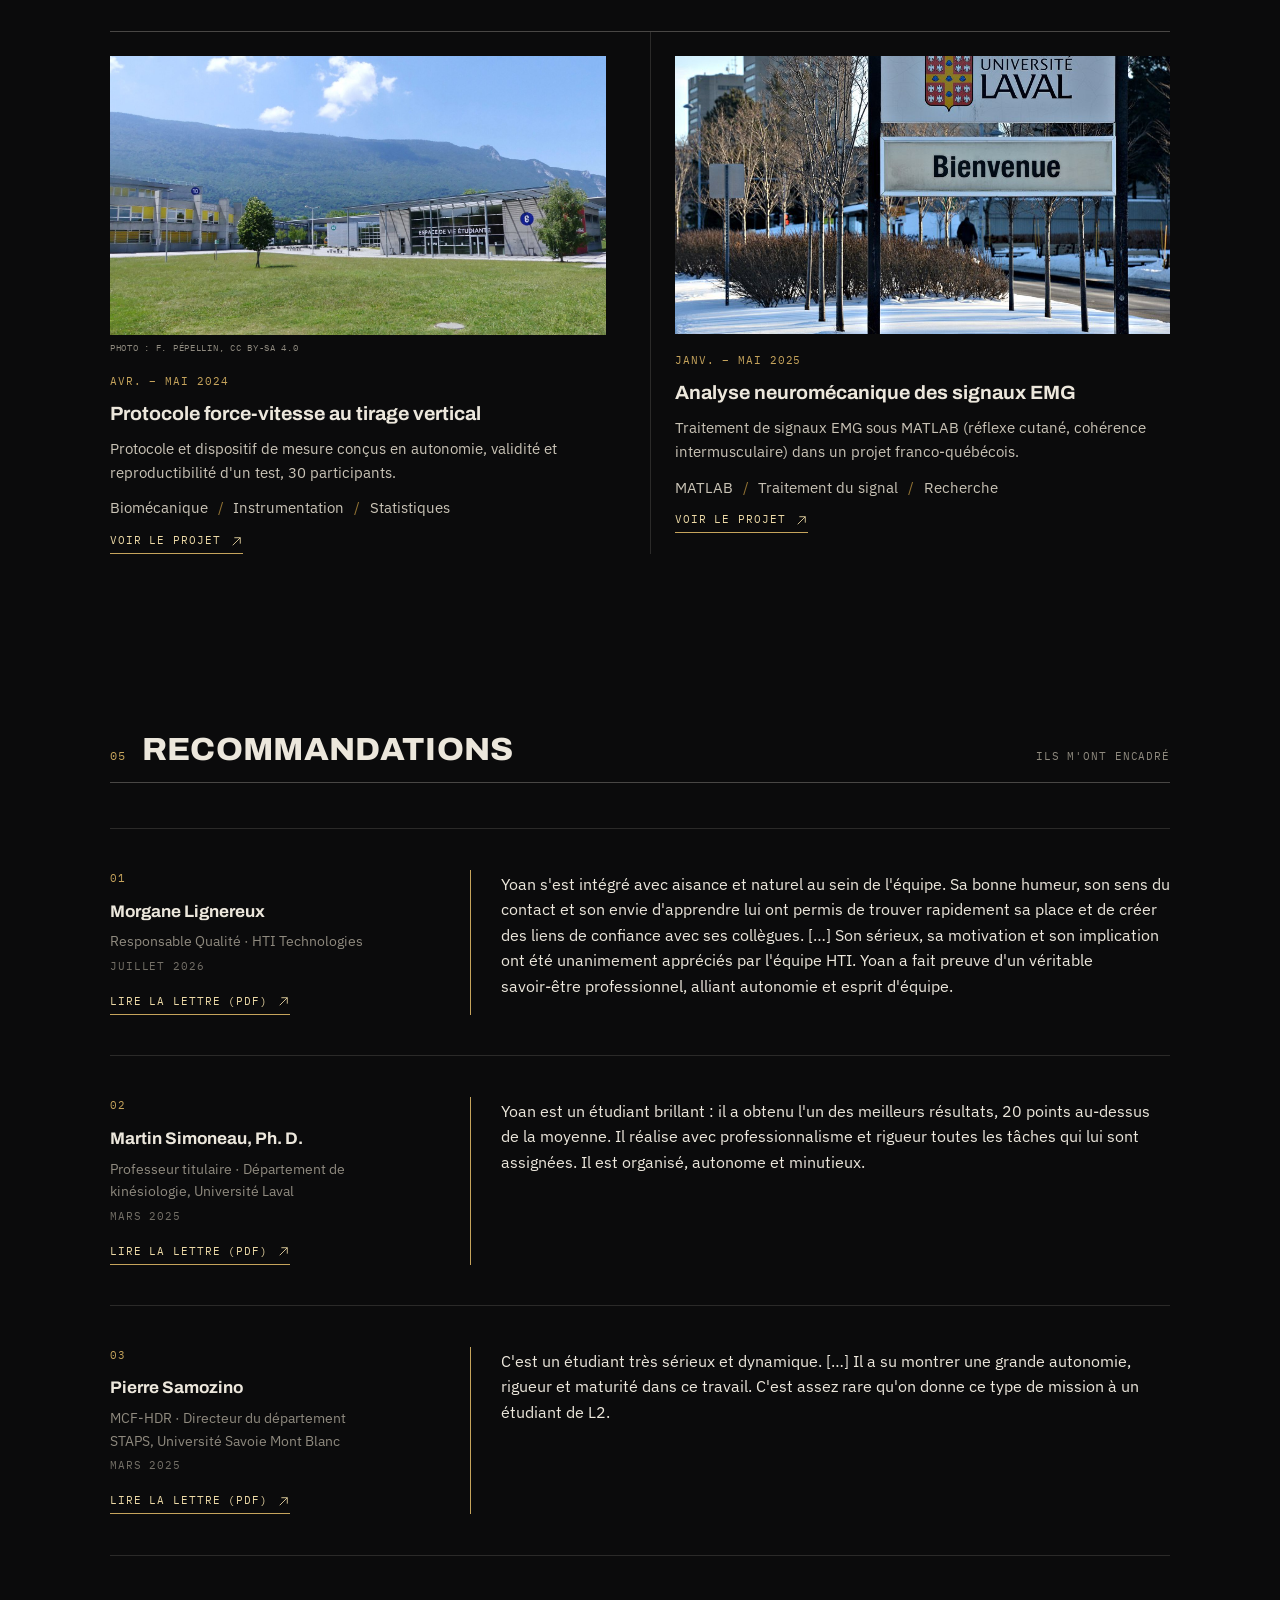
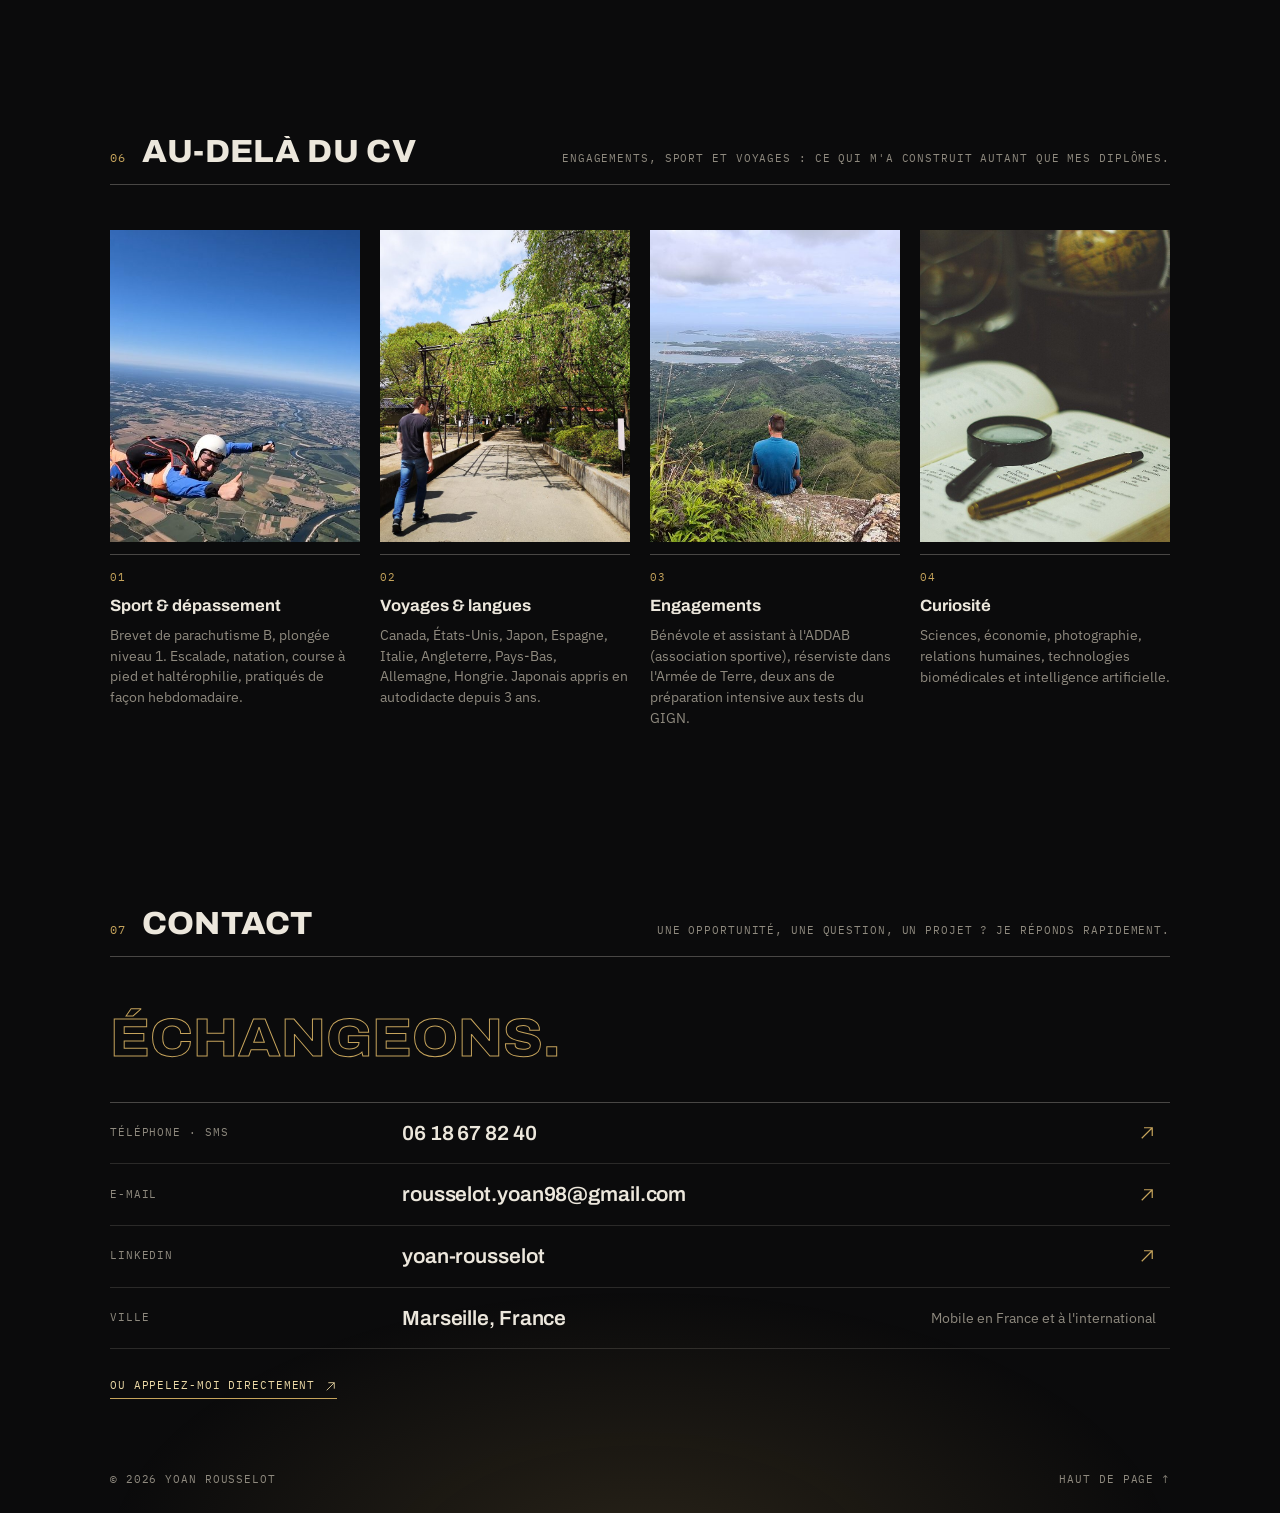
==== commit d85bd262: "Nouvelle photo de profil (studio, fond noir) Co-Authored-By: Claude Opus 5.5 <noreply@anthropic.com>" ====
--- a/index.html
+++ b/index.html
@@ -30,7 +30,7 @@
       <span class="line n2"><span>Rousselot</span></span>
     </h1>
     <figure class="hero-portrait" aria-hidden="true">
-      <img src="assets/img/portrait.webp" alt="" width="1100" height="1348">
+      <img src="assets/img/portrait.webp?v=58edf367" alt="" width="1100" height="1467">
     </figure>
     <p class="tagline rv">De sous-officier de gendarmerie <em>à l'ingénierie biomédicale.</em></p>
     <div class="hero-foot">
